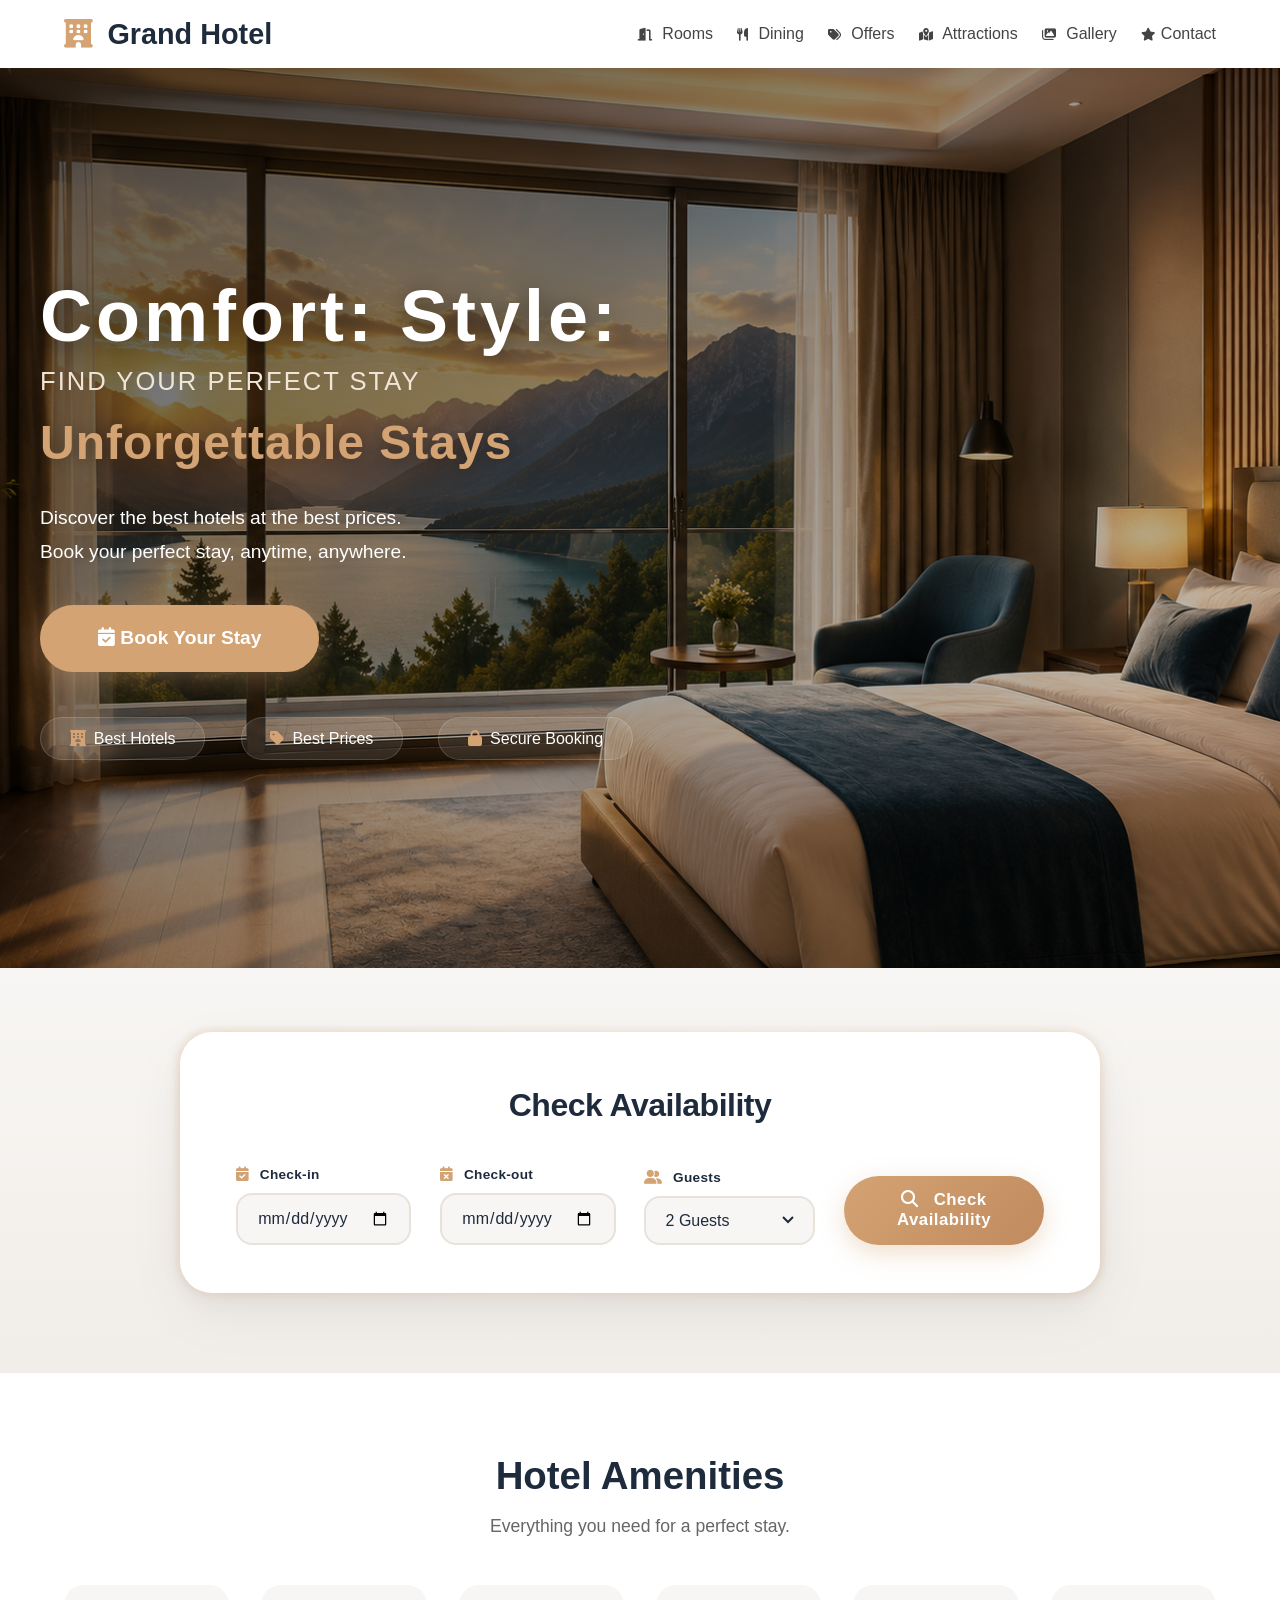
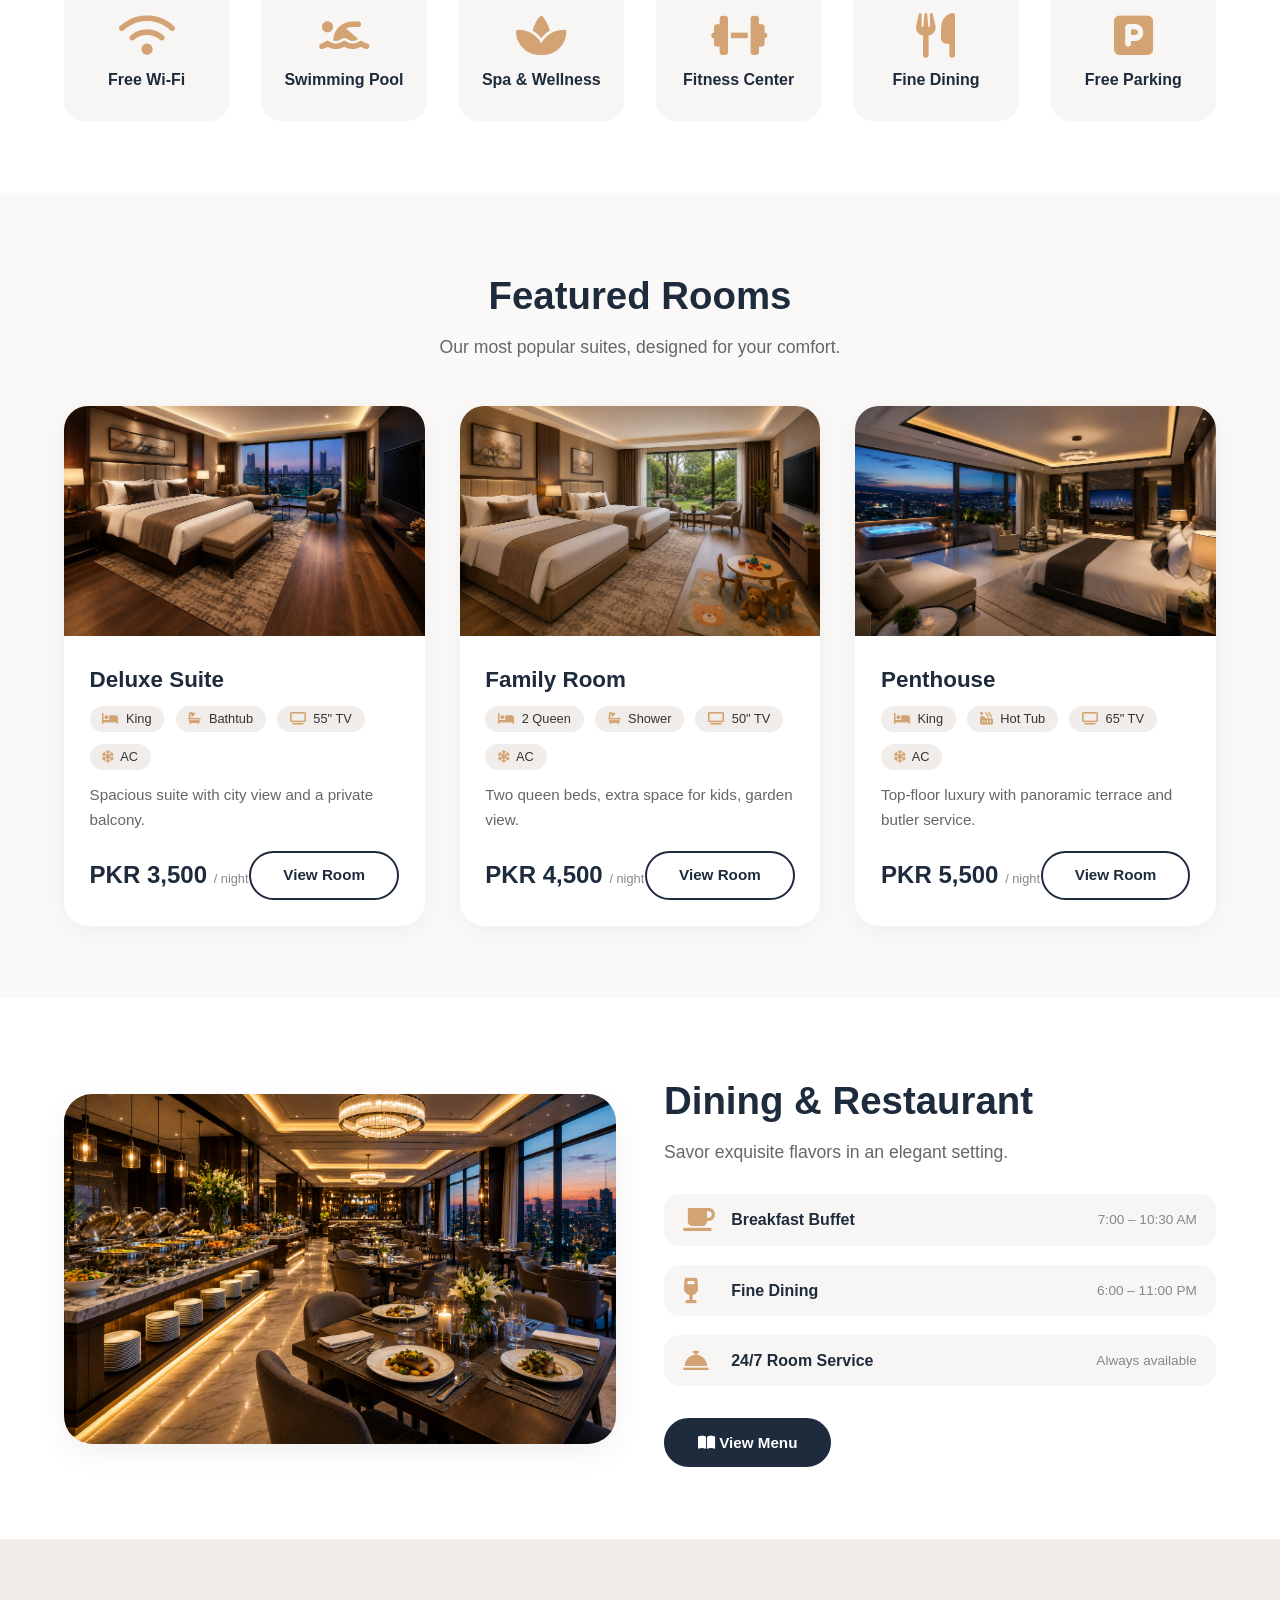
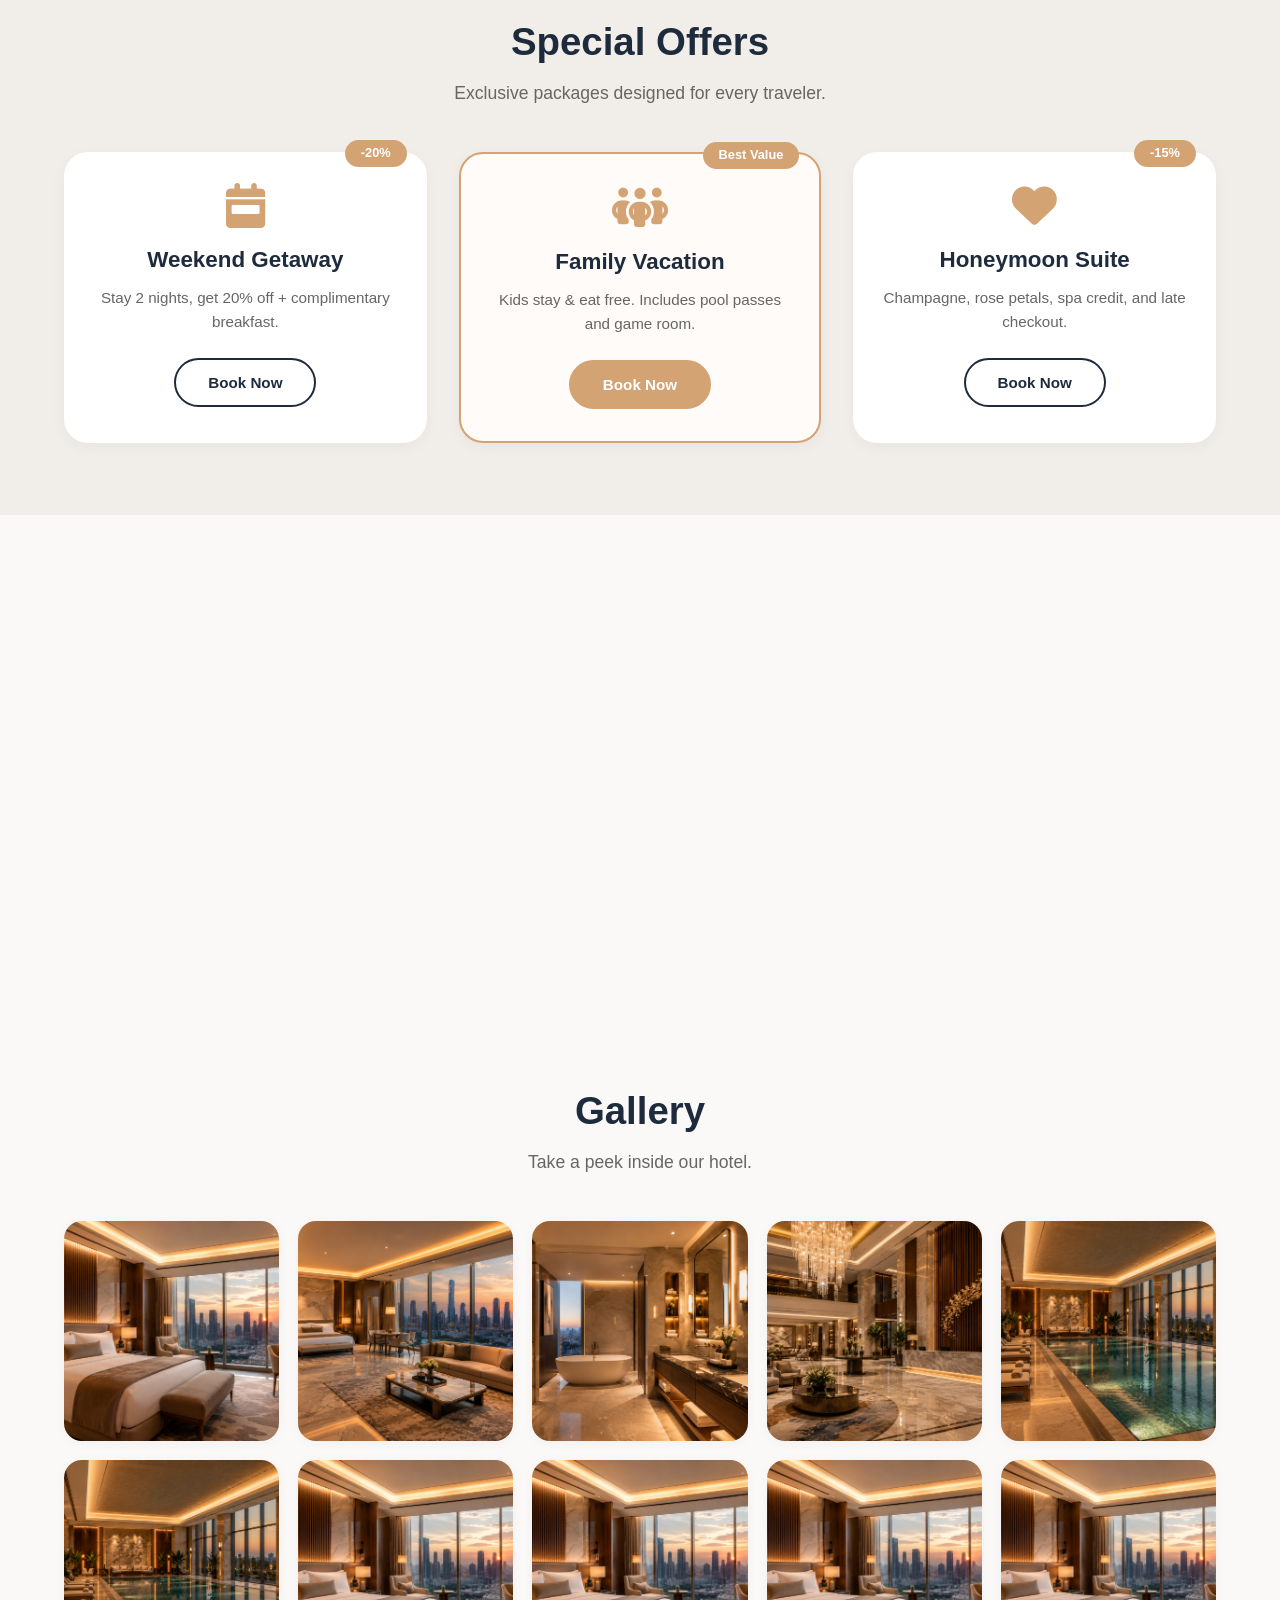
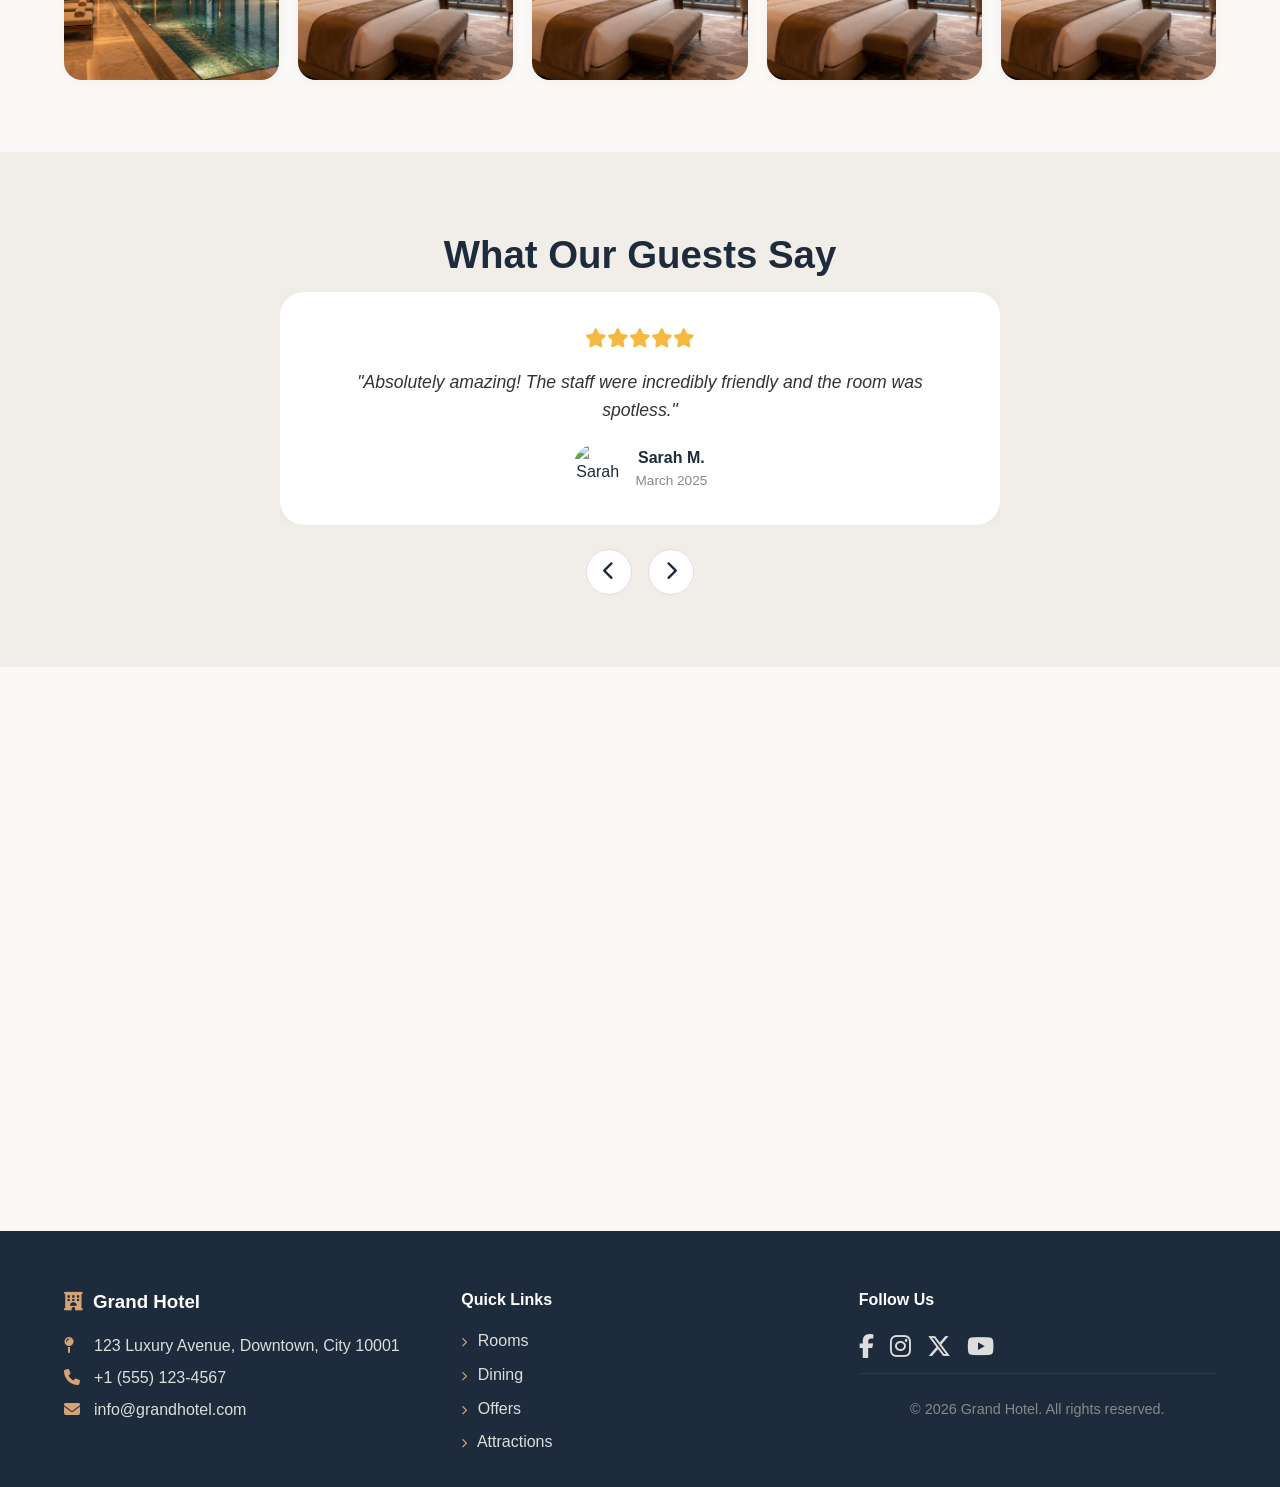
==== index.html @ a76907e4 "Update index.html" ====
<!DOCTYPE html>
<html lang="en">
<head>
  <meta charset="UTF-8" />
  <meta name="viewport" content="width=device-width, initial-scale=1.0" />
  <title>Grand Hotel · Home</title>
  <!-- FontAwesome 6 (Free) -->
  <link rel="stylesheet" href="https://cdnjs.cloudflare.com/ajax/libs/font-awesome/6.5.1/css/all.min.css" />
  <link rel="stylesheet" href="index.css" />
</head>
<body>

  <!-- ===== HEADER ===== -->
  <header class="header">
    <div class="container header__inner">
      <a href="./index.html" class="logo">
        <i class="fas fa-hotel"></i> Grand Hotel
      </a>
      <nav class="nav" id="mainNav">
        <ul class="nav__list">
          <li><a href="./rooms.html"><i class="fas fa-door-open"></i> Rooms</a></li>
          <li><a href="./dining.html"><i class="fas fa-utensils"></i> Dining</a></li>
          <li><a href="./packages.html"><i class="fas fa-tags"></i> Offers</a></li>
          <li><a href="./attractions.html"><i class="fas fa-map-marked-alt"></i> Attractions</a></li>
          <li><a href="./gallery.html"><i class="fas fa-images"></i> Gallery</a></li>
          <li><a href="./contact.html"><i class="fas fa-star"></i>Contact</a></li>
        </ul>
        <a href="#booking" class="btn btn--primary nav__cta"><i class="fas fa-calendar-check"></i> Book Now</a>
      </nav>
      <button class="hamburger" id="hamburger" aria-label="Menu">
        <span class="hamburger__bar"></span>
        <span class="hamburger__bar"></span>
        <span class="hamburger__bar"></span>
      </button>
    </div>
  </header>

<!-- ===== HERO – EXACT AS YOUR IMAGE ===== -->
<!-- ===== HERO – SWAPPED TEXT ===== -->
<section class="hero" id="hero">
  <div class="hero__overlay"></div>
  <div class="hero__bg"></div>
  <div class="container hero__content">
    <div class="hero__text">
      <!-- BIG TITLE NOW "Comfort: Style:" -->
      <h1 class="hero__title">Comfort: Style:</h1>
      <!-- SUBTITLE NOW "FIND YOUR PERFECT STAY" -->
      <p class="hero__subtitle">FIND YOUR PERFECT STAY</p>
      <p class="hero__tagline">Unforgettable Stays</p>
      <p class="hero__description">
        Discover the best hotels at the best prices.<br />
        Book your perfect stay, anytime, anywhere.
      </p>
      <a href="#booking" class="btn btn--accent hero__cta">
        <i class="fas fa-calendar-check"></i> Book Your Stay
      </a>
      <div class="hero__badges">
        <span><i class="fas fa-hotel"></i> Best Hotels</span>
        <span><i class="fas fa-tag"></i> Best Prices</span>
        <span><i class="fas fa-lock"></i> Secure Booking</span>
      </div>
    </div>
  </div>
</section>
  
<!-- ===== BOOKING SECTION (improved) ===== -->
<section class="section booking-section" id="booking">
  <div class="container">
    <div class="booking-card">
      <h2 class="booking-card__title">Check Availability</h2>
      <form class="booking-form" id="bookingForm">
        <div class="booking-form__group">
          <label for="checkin"><i class="fas fa-calendar-check"></i> Check-in</label>
          <input type="date" id="checkin" placeholder="mm/dd/yyyy" required />
        </div>
        <div class="booking-form__group">
          <label for="checkout"><i class="fas fa-calendar-times"></i> Check-out</label>
          <input type="date" id="checkout" placeholder="mm/dd/yyyy" required />
        </div>
        <div class="booking-form__group">
          <label for="guests"><i class="fas fa-user-friends"></i> Guests</label>
          <select id="guests">
            <option value="1">1 Guest</option>
            <option value="2" selected>2 Guests</option>
            <option value="3">3 Guests</option>
            <option value="4">4 Guests</option>
            <option value="5">5 Guests</option>
          </select>
        </div>
        <button type="submit" class="btn btn--accent">
          <i class="fas fa-search"></i> Check Availability
        </button>
      </form>
    </div>
  </div>
</section>

  <!-- ===== AMENITIES ===== -->
  <section class="section amenities" id="amenities">
    <div class="container">
      <h2 class="section__title">Hotel Amenities</h2>
      <p class="section__subtitle">Everything you need for a perfect stay.</p>
      <div class="amenities__grid">
        <div class="amenity"><i class="fas fa-wifi"></i><span>Free Wi‑Fi</span></div>
        <div class="amenity"><i class="fas fa-person-swimming"></i><span>Swimming Pool</span></div>
        <div class="amenity"><i class="fas fa-spa"></i><span>Spa & Wellness</span></div>
        <div class="amenity"><i class="fas fa-dumbbell"></i><span>Fitness Center</span></div>
        <div class="amenity"><i class="fas fa-utensils"></i><span>Fine Dining</span></div>
        <div class="amenity"><i class="fas fa-square-parking"></i><span>Free Parking</span></div>
      </div>
    </div>
  </section>

  <!-- ===== FEATURED ROOMS ===== -->
  <section class="section rooms" id="rooms">
    <div class="container">
      <h2 class="section__title">Featured Rooms</h2>
      <p class="section__subtitle">Our most popular suites, designed for your comfort.</p>
      <div class="rooms__grid" id="roomsGrid">
        <!-- Room 1 -->
        <div class="room-card" data-base-price="3500">
          <img src="./room12.png" alt="Deluxe Suite" class="room-card__img" />
          <div class="room-card__body">
            <h3 class="room-card__title">Deluxe Suite</h3>
            <div class="room-card__icons">
              <span><i class="fas fa-bed"></i> King</span>
              <span><i class="fas fa-bath"></i> Bathtub</span>
              <span><i class="fas fa-tv"></i> 55" TV</span>
              <span><i class="fas fa-snowflake"></i> AC</span>
            </div>
            <p class="room-card__desc">Spacious suite with city view and a private balcony.</p>
            <div class="room-card__footer">
              <span class="room-card__price" id="price-0">RS 35000 <small>/ night</small></span>
              <a href="#" class="btn btn--outline">View Room</a>
            </div>
          </div>
        </div>
        <!-- Room 2 -->
        <div class="room-card" data-base-price="4500">
          <img src="room2.png" alt="Family Room" class="room-card__img" />
          <div class="room-card__body">
            <h3 class="room-card__title">Family Room</h3>
            <div class="room-card__icons">
              <span><i class="fas fa-bed"></i> 2 Queen</span>
              <span><i class="fas fa-bath"></i> Shower</span>
              <span><i class="fas fa-tv"></i> 50" TV</span>
              <span><i class="fas fa-snowflake"></i> AC</span>
            </div>
            <p class="room-card__desc">Two queen beds, extra space for kids, garden view.</p>
            <div class="room-card__footer">
              <span class="room-card__price" id="price-1">PK 4500 <small>/ night</small></span>
              <a href="#" class="btn btn--outline">View Room</a>
            </div>
          </div>
        </div>
        <!-- Room 3 -->
        <div class="room-card" data-base-price="5500">
          <img src="room3.png" alt="Penthouse" class="room-card__img" />
          <div class="room-card__body">
            <h3 class="room-card__title">Penthouse</h3>
            <div class="room-card__icons">
              <span><i class="fas fa-bed"></i> King</span>
              <span><i class="fas fa-hot-tub"></i> Hot Tub</span>
              <span><i class="fas fa-tv"></i> 65" TV</span>
              <span><i class="fas fa-snowflake"></i> AC</span>
            </div>
            <p class="room-card__desc">Top‑floor luxury with panoramic terrace and butler service.</p>
            <div class="room-card__footer">
              <span class="room-card__price" id="price-2">PK 5500 <small>/ night</small></span>
              <a href="#" class="btn btn--outline">View Room</a>
            </div>
          </div>
        </div>
      </div>
    </div>
  </section>

  <!-- ===== DINING & RESTAURANT ===== -->
  <section class="section dining" id="dining">
    <div class="container dining__inner">
      <div class="dining__image">
        <img src="./dinning1.png" alt="Restaurant" />
      </div>
      <div class="dining__content">
        <h2 class="section__title">Dining & Restaurant</h2>
        <p class="section__subtitle">Savor exquisite flavors in an elegant setting.</p>
        <div class="dining__features">
          <div><i class="fas fa-mug-saucer"></i> <span>Breakfast Buffet</span><small>7:00 – 10:30 AM</small></div>
          <div><i class="fas fa-wine-glass"></i> <span>Fine Dining</span><small>6:00 – 11:00 PM</small></div>
          <div><i class="fas fa-concierge-bell"></i> <span>24/7 Room Service</span><small>Always available</small></div>
        </div>
        <a href="#" class="btn btn--primary"><i class="fas fa-book-open"></i> View Menu</a>
      </div>
    </div>
  </section>

  <!-- ===== SPECIAL OFFERS / PACKAGES ===== -->
  <section class="section packages" id="packages">
    <div class="container">
      <h2 class="section__title">Special Offers</h2>
      <p class="section__subtitle">Exclusive packages designed for every traveler.</p>
      <div class="packages__grid">
        <div class="package-card">
          <span class="package-card__badge">-20%</span>
          <i class="fas fa-calendar-week"></i>
          <h3>Weekend Getaway</h3>
          <p>Stay 2 nights, get 20% off + complimentary breakfast.</p>
          <a href="#" class="btn btn--outline">Book Now</a>
        </div>
        <div class="package-card package-card--featured">
          <span class="package-card__badge">Best Value</span>
          <i class="fas fa-people-group"></i>
          <h3>Family Vacation</h3>
          <p>Kids stay & eat free. Includes pool passes and game room.</p>
          <a href="#" class="btn btn--accent">Book Now</a>
        </div>
        <div class="package-card">
          <span class="package-card__badge">-15%</span>
          <i class="fas fa-heart"></i>
          <h3>Honeymoon Suite</h3>
          <p>Champagne, rose petals, spa credit, and late checkout.</p>
          <a href="#" class="btn btn--outline">Book Now</a>
        </div>
      </div>
    </div>
  </section>

  <!-- ===== NEARBY ATTRACTIONS ===== -->
  <section class="section attractions" id="attractions">
    <div class="container">
      <h2 class="section__title">Nearby Attractions</h2>
      <p class="section__subtitle">Explore the best of the city, just steps away.</p>
      <div class="attractions__grid">
        <div class="attraction">
          <i class="fas fa-tree"></i>
          <h4>Central Park</h4>
          <p>500m – Stroll through lush gardens and scenic trails.</p>
        </div>
        <div class="attraction">
          <i class="fas fa-landmark"></i>
          <h4>City Museum</h4>
          <p>1.2km – Discover art, history, and interactive exhibits.</p>
        </div>
        <div class="attraction">
          <i class="fas fa-store"></i>
          <h4>Grand Bazaar</h4>
          <p>800m – Shopping, souvenirs, and local street food.</p>
        </div>
        <div class="attraction">
          <i class="fas fa-umbrella-beach"></i>
          <h4>Sunset Beach</h4>
          <p>3km – Golden sands and breathtaking ocean views.</p>
        </div>
      </div>
    </div>
  </section>

  <!-- ===== GALLERY ===== -->
  <section class="section gallery" id="gallery">
    <div class="container">
      <h2 class="section__title">Gallery</h2>
      <p class="section__subtitle">Take a peek inside our hotel.</p>
      <div class="gallery__grid">
        <div class="gallery__item" data-img="gallery1.png">
          <img src="gallery1.png" alt="Lobby" />
        </div>
        <div class="gallery__item" data-img="gallery2.png">
          <img src="gallery2.png" alt="Pool" />
        </div>
        <div class="gallery__item" data-img="gLLERY3.png">
          <img src="gLLERY3.png" alt="Restaurant" />
        </div>
        <div class="gallery__item" data-img="GALLERY4.png">
          <img src="GALLERY4.png" alt="Spa" />
        </div>
        <div class="gallery__item" data-img="GALLERY5.png">
          <img src="GALLERY5.png" alt="Conference" />
        </div>
        <div class="gallery__item" data-img="GALLERY5.png">
          <img src="GALLERY5.png" alt="Gym" />
        </div>
                <div class="gallery__item" data-img="gallery1.png">
          <img src="gallery1.png" alt="Gym" />
        </div>
                <div class="gallery__item" data-img="gallery1.png">
          <img src="gallery1.png" alt="Gym" />
        </div>
                <div class="gallery__item" data-img="gallery1.png">
          <img src="gallery1.png" alt="Gym" />
        </div>
                <div class="gallery__item" data-img="gallery1.png">
          <img src="gallery1.png" alt="Gym" />
        </div>
      </div>
    </div>
    <!-- Lightbox -->
    <div class="lightbox" id="lightbox">
      <span class="lightbox__close" id="lightboxClose">&times;</span>
      <img class="lightbox__img" id="lightboxImg" src="" alt="Enlarged" />
    </div>
  </section>

  <!-- ===== REVIEWS ===== -->
  <section class="section reviews" id="reviews">
    <div class="container">
      <h2 class="section__title">What Our Guests Say</h2>
      <div class="reviews__carousel" id="reviewsCarousel">
        <div class="review-card review-card--active">
          <div class="review-card__stars">
            <i class="fas fa-star"></i><i class="fas fa-star"></i><i class="fas fa-star"></i><i class="fas fa-star"></i><i class="fas fa-star"></i>
          </div>
          <p class="review-card__text">"Absolutely amazing! The staff were incredibly friendly and the room was spotless."</p>
          <div class="review-card__author">
            <img src="https://picsum.photos/seed/user1/50/50" alt="Sarah" class="review-card__avatar" />
            <div><span class="review-card__name">Sarah M.</span><span class="review-card__date">March 2025</span></div>
          </div>
        </div>
        <div class="review-card">
          <div class="review-card__stars">
            <i class="fas fa-star"></i><i class="fas fa-star"></i><i class="fas fa-star"></i><i class="fas fa-star"></i><i class="fas fa-star-half-alt"></i>
          </div>
          <p class="review-card__text">"Great location and beautiful decor. The breakfast buffet was a highlight."</p>
          <div class="review-card__author">
            <img src="https://picsum.photos/seed/user2/50/50" alt="James" class="review-card__avatar" />
            <div><span class="review-card__name">James T.</span><span class="review-card__date">February 2025</span></div>
          </div>
        </div>
        <div class="review-card">
          <div class="review-card__stars">
            <i class="fas fa-star"></i><i class="fas fa-star"></i><i class="fas fa-star"></i><i class="fas fa-star"></i><i class="fas fa-star"></i>
          </div>
          <p class="review-card__text">"We loved our stay! The penthouse suite was worth every penny. Stunning views!"</p>
          <div class="review-card__author">
            <img src="https://picsum.photos/seed/user3/50/50" alt="Emily" class="review-card__avatar" />
            <div><span class="review-card__name">Emily R.</span><span class="review-card__date">January 2025</span></div>
          </div>
        </div>
      </div>
      <div class="reviews__controls">
        <button class="reviews__btn reviews__btn--prev" id="prevReview"><i class="fas fa-chevron-left"></i></button>
        <button class="reviews__btn reviews__btn--next" id="nextReview"><i class="fas fa-chevron-right"></i></button>
      </div>
    </div>
  </section>

  <!-- ===== STATS ===== -->
  <section class="section stats">
    <div class="container stats__grid">
      <div class="stat"><i class="fas fa-calendar-alt"></i><span class="stat__number">12+</span><span class="stat__label">Years of Excellence</span></div>
      <div class="stat"><i class="fas fa-smile"></i><span class="stat__number">5,000+</span><span class="stat__label">Happy Guests</span></div>
      <div class="stat"><i class="fas fa-trophy"></i><span class="stat__number">50+</span><span class="stat__label">Awards Won</span></div>
      <div class="stat"><i class="fas fa-headset"></i><span class="stat__number">24/7</span><span class="stat__label">Guest Support</span></div>
    </div>
  </section>

  <!-- ===== NEWSLETTER ===== -->
  <section class="section newsletter">
    <div class="container newsletter__inner">
      <h2><i class="fas fa-envelope-open-text"></i> Subscribe for Exclusive Offers</h2>
      <p>Get 10% off your first booking and receive travel tips.</p>
      <form class="newsletter__form" id="newsletterForm">
        <input type="email" placeholder="Your email address" id="newsletterEmail" required />
        <button type="submit" class="btn btn--accent"><i class="fas fa-paper-plane"></i> Subscribe</button>
      </form>
      <span class="newsletter__feedback" id="newsletterFeedback"></span>
    </div>
  </section>

  <!-- ===== FOOTER ===== -->
  <footer class="footer" id="contact">
    <div class="container footer__inner">
      <div class="footer__col">
        <h3><i class="fas fa-hotel"></i> Grand Hotel</h3>
        <p><i class="fas fa-map-pin"></i> 123 Luxury Avenue, Downtown, City 10001</p>
        <p><i class="fas fa-phone"></i> +1 (555) 123‑4567</p>
        <p><i class="fas fa-envelope"></i> info@grandhotel.com</p>
      </div>
      <div class="footer__col">
        <h4>Quick Links</h4>
        <ul class="footer__links">
          <li><a href="#rooms"><i class="fas fa-chevron-right"></i> Rooms</a></li>
          <li><a href="#dining"><i class="fas fa-chevron-right"></i> Dining</a></li>
          <li><a href="#packages"><i class="fas fa-chevron-right"></i> Offers</a></li>
          <li><a href="#attractions"><i class="fas fa-chevron-right"></i> Attractions</a></li>
        </ul>
      </div>
      <div class="footer__col">
        <h4>Follow Us</h4>
        <div class="footer__social">
          <a href="#"><i class="fab fa-facebook-f"></i></a>
          <a href="#"><i class="fab fa-instagram"></i></a>
          <a href="#"><i class="fab fa-x-twitter"></i></a>
          <a href="#"><i class="fab fa-youtube"></i></a>
        </div>
        <p class="footer__copy">&copy; 2026 Grand Hotel. All rights reserved.</p>
      </div>
    </div>
  </footer>

  <!-- ===== FLOATING BACK-TO-TOP ===== -->
  <button class="back-to-top" id="backToTop" aria-label="Top"><i class="fas fa-arrow-up"></i></button>

  <!-- ===== STICKY MOBILE CTA ===== -->
  <div class="sticky-cta" id="stickyCta">
    <a href="#booking" class="btn btn--accent"><i class="fas fa-calendar-check"></i> Book Now</a>
  </div>

  <script src="index.js"></script>
</body>
</html>
---- index.css ----
/* ===== RESET & BASE ===== */
* {
    margin: 0;
    padding: 0;
    box-sizing: border-box;
}

body {
    font-family: 'Segoe UI', Tahoma, Geneva, Verdana, sans-serif;
    line-height: 1.6;
    color: #1e2b3c;
    background: #faf9f8;
    overflow-x: hidden;
}

a {
    text-decoration: none;
    color: inherit;
}

img {
    max-width: 100%;
    display: block;
}

.container {
    max-width: 1200px;
    margin: 0 auto;
    padding: 0 1.5rem;
}

/* ===== BUTTONS ===== */
.btn {
    display: inline-block;
    padding: 0.65rem 2rem;
    border-radius: 50px;
    font-weight: 600;
    border: 2px solid transparent;
    cursor: pointer;
    transition: all 0.3s ease;
    font-size: 0.95rem;
    text-align: center;
}

.btn--primary {
    background: #1e2b3c;
    color: #fff;
    border-color: #1e2b3c;
}

.btn--primary:hover {
    background: #2c3e50;
    border-color: #2c3e50;
}

.btn--accent {
    background: #d4a373;
    color: #fff;
    border-color: #d4a373;
}

.btn--accent:hover {
    background: #c08a5e;
    border-color: #c08a5e;
}

.btn--outline {
    background: transparent;
    color: #1e2b3c;
    border-color: #1e2b3c;
}

.btn--outline:hover {
    background: #1e2b3c;
    color: #fff;
}

/* ===== SECTION TITLES ===== */
.section {
    padding: 4.5rem 0;
    opacity: 0;
    transform: translateY(50px);
    transition: opacity 0.8s ease, transform 0.8s ease;
}

.section--visible {
    opacity: 1;
    transform: translateY(0);
}

.section__title {
    font-size: 2.4rem;
    text-align: center;
    color: #1e2b3c;
    margin-bottom: 0.4rem;
}

.section__subtitle {
    text-align: center;
    color: #666;
    margin-bottom: 2.8rem;
    font-size: 1.1rem;
}

/* ===== HEADER ===== */
.header {
    background: #fff;
    box-shadow: 0 2px 12px rgba(0, 0, 0, 0.04);
    position: sticky;
    top: 0;
    z-index: 100;
    padding: 0.7rem 0;
}

.header__inner {
    display: flex;
    justify-content: space-between;
    align-items: center;
    flex-wrap: wrap;
}

.logo {
    font-size: 1.8rem;
    font-weight: 700;
    color: #1e2b3c;
}

.logo i {
    color: #d4a373;
    margin-right: 0.4rem;
}

.nav {
    display: flex;
    align-items: center;
    gap: 2rem;
}

.nav__list {
    display: flex;
    list-style: none;
    gap: 1.5rem;
}

.nav__list a {
    font-weight: 500;
    color: #444;
    transition: color 0.3s;
}

.nav__list a i {
    margin-right: 6px;
    font-size: 0.8rem;
}

.nav__list a:hover {
    color: #d4a373;
}

.nav__cta {
    display: none;
}

.hamburger {
    display: none;
    flex-direction: column;
    gap: 5px;
    background: transparent;
    border: none;
    cursor: pointer;
    padding: 4px;
}

.hamburger__bar {
    width: 26px;
    height: 3px;
    background: #1e2b3c;
    border-radius: 2px;
    transition: 0.3s;
}

/* ===== HERO – LEFT ALIGNED & PREMIUM ===== */
/* ===== HERO – EXACT IMAGE STYLE ===== */
.hero {
  position: relative;
  min-height: 100vh;
  display: flex;
  align-items: center;
  color: #fff;
  overflow: hidden;
}

.hero__bg {
  position: absolute;
  inset: -10px;
  background: url('./hero abnner.png') center/cover no-repeat;
  z-index: 0;
  animation: heroZoom 25s infinite alternate ease-in-out;
}

@keyframes heroZoom {
  0% { transform: scale(1); }
  100% { transform: scale(1.12); }
}

/* Sophisticated gradient overlay – darker at bottom */
.hero__overlay {
  position: absolute;
  inset: 0;
  background: linear-gradient(135deg, rgba(0,0,0,0.65) 0%, rgba(0,0,0,0.25) 80%);
  z-index: 1;
}

.hero__content {
  position: relative;
  z-index: 2;
  width: 100%;
  padding: 3rem 0;
}

/* LEFT ALIGNMENT */
.hero__text {
  max-width: 680px;
  margin: 0;
  text-align: left;
}

.hero__title {
  font-size: 4.5rem;
  font-weight: 800;
  letter-spacing: 4px;
  margin-bottom: 0.3rem;
  text-shadow: 0 4px 24px rgba(0,0,0,0.5);
  line-height: 1.1;
  opacity: 0;
  animation: fadeUp 0.8s ease forwards;
}

.hero__subtitle {
  font-size: 1.6rem;
  font-weight: 300;
  letter-spacing: 2px;
  color: #f0e6d8;
  opacity: 0;
  animation: fadeUp 0.8s ease 0.15s forwards;
  margin-bottom: 0.2rem;
}

.hero__tagline {
  font-size: 3rem;
  font-weight: 700;
  color: #d4a373;
  text-shadow: 0 2px 16px rgba(0,0,0,0.3);
  margin: 0.2rem 0 1.2rem;
  opacity: 0;
  animation: fadeUp 0.8s ease 0.3s forwards;
  letter-spacing: 1px;
}

.hero__description {
  font-size: 1.2rem;
  opacity: 0.95;
  margin-bottom: 2.2rem;
  line-height: 1.8;
  max-width: 520px;
  opacity: 0;
  animation: fadeUp 0.8s ease 0.45s forwards;
}

.hero__cta {
  display: inline-block;
  padding: 1rem 3.5rem;
  font-size: 1.2rem;
  font-weight: 600;
  border-radius: 50px;
  margin-bottom: 2.8rem;
  opacity: 0;
  animation: fadeUp 0.8s ease 0.6s forwards;
  box-shadow: 0 8px 30px rgba(212, 163, 115, 0.4);
  transition: transform 0.3s, box-shadow 0.3s;
  background: #d4a373;
  color: #fff;
  border: 2px solid #d4a373;
}
.hero__cta:hover {
  transform: translateY(-3px);
  box-shadow: 0 12px 40px rgba(212, 163, 115, 0.6);
  background: #c08a5e;
  border-color: #c08a5e;
}

.hero__badges {
  display: flex;
  gap: 2.2rem;
  flex-wrap: wrap;
  opacity: 0;
  animation: fadeUp 0.8s ease 0.75s forwards;
}
.hero__badges span {
  background: rgba(255,255,255,0.1);
  backdrop-filter: blur(6px);
  padding: 0.5rem 1.8rem;
  border-radius: 40px;
  font-weight: 500;
  font-size: 1rem;
  border: 1px solid rgba(255,255,255,0.15);
  display: flex;
  align-items: center;
  gap: 0.5rem;
}
.hero__badges i {
  color: #d4a373;
  font-size: 1rem;
}

/* ===== RESPONSIVE ADJUSTMENTS FOR HERO ===== */
@media (max-width: 768px) {
  .hero {
    min-height: 70vh;
  }
  .hero__title {
    font-size: 2.8rem;
    letter-spacing: 2px;
  }
  .hero__subtitle {
    font-size: 1.3rem;
  }
  .hero__tagline {
    font-size: 2.2rem;
  }
  .hero__description {
    font-size: 1rem;
    max-width: 100%;
  }
  .hero__badges {
    gap: 1rem;
    justify-content: flex-start;
  }
  .hero__badges span {
    padding: 0.3rem 1.2rem;
    font-size: 0.85rem;
  }
  .hero__cta {
    padding: 0.8rem 2.5rem;
    font-size: 1rem;
  }
}
.hero__badges span {
  /* existing styles */
  transition: all 0.3s ease;
  cursor: pointer;
}

.hero__badges span:hover {
  background: rgba(212, 163, 115, 0.25);
  border-color: #d4a373;
  transform: translateY(-3px) scale(1.06);
  box-shadow: 0 6px 20px rgba(212, 163, 115, 0.3);
}

/* Optional: make the icon inside also pop */
.hero__badges span:hover i {
  color: #fff;
  text-shadow: 0 0 8px rgba(212, 163, 115, 0.6);
}

@media (max-width: 480px) {
  .hero__title {
    font-size: 2.2rem;
  }
  .hero__tagline {
    font-size: 1.8rem;
  }
  .hero__subtitle {
    font-size: 1.1rem;
  }
}

/* ===== BOOKING SECTION – ATTRACTIVE ===== */
.booking-section {
  padding: 4rem 0 5rem;
  background: linear-gradient(180deg, #f8f6f4 0%, #f1ede8 100%);
}

.booking-card {
  max-width: 920px;
  margin: 0 auto;
  background: #ffffff;
  border-radius: 32px;
  padding: 3rem 3.5rem;
  box-shadow: 0 20px 60px rgba(0, 0, 0, 0.06), 0 8px 24px rgba(0, 0, 0, 0.04);
  text-align: center;
  position: relative;
  transition: transform 0.3s ease, box-shadow 0.3s ease;
}

.booking-card:hover {
  transform: translateY(-4px);
  box-shadow: 0 30px 80px rgba(0, 0, 0, 0.08), 0 12px 32px rgba(0, 0, 0, 0.04);
}

.booking-card::before {
  content: '';
  position: absolute;
  top: -2px;
  left: -2px;
  right: -2px;
  bottom: -2px;
  border-radius: 34px;
  background: linear-gradient(135deg, #d4a373, #f1d5b0, #d4a373);
  z-index: -1;
  opacity: 0.3;
  filter: blur(4px);
}

.booking-card__title {
  font-size: 2rem;
  font-weight: 700;
  color: #1e2b3c;
  margin-bottom: 2rem;
  letter-spacing: -0.5px;
}
.booking-card__title i {
  color: #d4a373;
  margin-right: 0.5rem;
}

/* The form itself – flex layout */
.booking-card .booking-form {
  display: flex;
  flex-wrap: wrap;
  align-items: flex-end;
  gap: 1.8rem;
  justify-content: center;
  background: transparent;
  backdrop-filter: none;
  padding: 0;
  border: none;
  margin: 0;
  animation: none;
  opacity: 1;
}

.booking-card .booking-form__group {
  flex: 1 1 160px;
  text-align: left;
  position: relative;
}

.booking-card .booking-form__group label {
  display: block;
  font-weight: 600;
  font-size: 0.85rem;
  color: #1e2b3c;
  margin-bottom: 0.5rem;
  letter-spacing: 0.3px;
}
.booking-card .booking-form__group label i {
  color: #d4a373;
  margin-right: 0.4rem;
  font-size: 0.9rem;
}

.booking-card .booking-form__group input,
.booking-card .booking-form__group select {
  width: 100%;
  padding: 0.85rem 1.2rem;
  background: #f8f6f4;
  border: 2px solid #e8e2db;
  border-radius: 16px;
  font-size: 1rem;
  font-family: inherit;
  color: #1e2b3c;
  transition: all 0.3s ease;
  -webkit-appearance: none;
  appearance: none;
}

/* Custom select arrow */
.booking-card .booking-form__group select {
  background-image: url("data:image/svg+xml,%3Csvg xmlns='http://www.w3.org/2000/svg' width='12' height='8' viewBox='0 0 12 8'%3E%3Cpath d='M1 1l5 5 5-5' stroke='%231e2b3c' stroke-width='2' fill='none'/%3E%3C/svg%3E");
  background-repeat: no-repeat;
  background-position: right 1.2rem center;
  padding-right: 3rem;
}

.booking-card .booking-form__group input:focus,
.booking-card .booking-form__group select:focus {
  outline: none;
  border-color: #d4a373;
  background-color: #ffffff;
  box-shadow: 0 0 0 4px rgba(212, 163, 115, 0.15);
}

/* Button – bigger, gradient, lift */
.booking-card .booking-form button {
  flex: 0 1 200px;
  padding: 0.9rem 1.8rem;
  font-size: 1.05rem;
  font-weight: 600;
  border-radius: 50px;
  background: linear-gradient(135deg, #d4a373, #c08a5e);
  border: none;
  color: #fff;
  cursor: pointer;
  transition: all 0.3s ease;
  box-shadow: 0 8px 24px rgba(212, 163, 115, 0.35);
  letter-spacing: 0.5px;
}
.booking-card .booking-form button:hover {
  transform: translateY(-3px);
  box-shadow: 0 12px 36px rgba(212, 163, 115, 0.5);
  background: linear-gradient(135deg, #dba87b, #c08a5e);
}
.booking-card .booking-form button i {
  margin-right: 0.6rem;
}

/* ===== RESPONSIVE TWEAKS ===== */
@media (max-width: 768px) {
  .booking-card {
    padding: 2rem 1.8rem;
  }
  .booking-card .booking-form {
    flex-direction: column;
    align-items: stretch;
    gap: 1.2rem;
  }
  .booking-card .booking-form__group {
    flex: 1 1 auto;
  }
  .booking-card .booking-form button {
    flex: 1 1 auto;
    width: 100%;
    padding: 0.9rem;
  }
  .booking-card__title {
    font-size: 1.6rem;
  }
}

@media (max-width: 480px) {
  .booking-card {
    padding: 1.5rem 1rem;
  }
  .booking-card .booking-form__group input,
  .booking-card .booking-form__group select {
    padding: 0.7rem 1rem;
  }
}
/* ===== AMENITIES ===== */
.amenities {
    background: #fff;
}

.amenities__grid {
    display: grid;
    grid-template-columns: repeat(auto-fit, minmax(140px, 1fr));
    gap: 2rem;
    text-align: center;
}

.amenity {
    background: #f8f6f4;
    padding: 1.8rem 0.5rem;
    border-radius: 20px;
    transition: transform 0.3s, box-shadow 0.3s;
}

.amenity:hover {
    transform: translateY(-6px);
    box-shadow: 0 8px 24px rgba(0, 0, 0, 0.06);
}

.amenity i {
    font-size: 2.8rem;
    color: #d4a373;
    display: block;
    margin-bottom: 0.5rem;
}

.amenity span {
    font-weight: 600;
    font-size: 1rem;
    color: #1e2b3c;
}


/* ===== RESPONSIVE AMENITIES ===== */
@media (max-width: 768px) {
    .amenities__grid {
        grid-template-columns: repeat(2, 1fr);
        gap: 1rem;
    }
    .amenity {
        padding: 1.2rem 0.5rem;
    }
    .amenity i {
        font-size: 2.2rem;
    }
    .amenity span {
        font-size: 0.9rem;
    }
}

@media (max-width: 480px) {
    .amenities__grid {
        grid-template-columns: repeat(2, 1fr);
        gap: 0.8rem;
    }
    .amenity {
        padding: 1rem 0.3rem;
        border-radius: 16px;
    }
    .amenity i {
        font-size: 1.8rem;
    }
    .amenity span {
        font-size: 0.8rem;
    }
}

/* ===== ROOMS ===== */
.rooms__grid {
    display: grid;
    grid-template-columns: repeat(auto-fit, minmax(290px, 1fr));
    gap: 2.2rem;
}

.room-card {
    background: #fff;
    border-radius: 24px;
    overflow: hidden;
    box-shadow: 0 4px 24px rgba(0, 0, 0, 0.05);
    transition: transform 0.3s, box-shadow 0.3s;
}

.room-card:hover {
    transform: translateY(-8px);
    box-shadow: 0 14px 36px rgba(0, 0, 0, 0.08);
}

.room-card__img {
    width: 100%;
    height: 230px;
    object-fit: cover;
}

.room-card__body {
    padding: 1.6rem;
}

.room-card__title {
    font-size: 1.4rem;
    margin-bottom: 0.5rem;
    color: #1e2b3c;
}

.room-card__icons {
    display: flex;
    flex-wrap: wrap;
    gap: 0.7rem;
    margin-bottom: 0.8rem;
}

.room-card__icons span {
    background: #f0edea;
    padding: 0.2rem 0.8rem;
    border-radius: 30px;
    font-size: 0.8rem;
    font-weight: 500;
    color: #333;
}

.room-card__icons span i {
    margin-right: 4px;
    color: #d4a373;
}

.room-card__desc {
    color: #666;
    font-size: 0.95rem;
    margin-bottom: 1.2rem;
}

.room-card__footer {
    display: flex;
    justify-content: space-between;
    align-items: center;
}

.room-card__price {
    font-weight: 700;
    font-size: 1.5rem;
    color: #1e2b3c;
}

.room-card__price small {
    font-weight: 400;
    font-size: 0.8rem;
    color: #888;
}

/* ===== DINING ===== */
.dining {
    background: #fff;
}

.dining__inner {
    display: grid;
    grid-template-columns: 1fr 1fr;
    gap: 3rem;
    align-items: center;
}

.dining__image img {
    border-radius: 28px;
    width: 100%;
    height: 350px;
    object-fit: cover;
    box-shadow: 0 10px 30px rgba(0, 0, 0, 0.06);
}

.dining__content .section__title {
    text-align: left;
}

.dining__content .section__subtitle {
    text-align: left;
    margin-bottom: 1.8rem;
}

.dining__features {
    display: flex;
    flex-direction: column;
    gap: 1.2rem;
    margin-bottom: 2rem;
}

.dining__features div {
    display: flex;
    align-items: center;
    gap: 1rem;
    background: #f8f6f4;
    padding: 0.8rem 1.2rem;
    border-radius: 16px;
}

.dining__features i {
    font-size: 1.6rem;
    color: #d4a373;
    width: 2rem;
}

.dining__features span {
    font-weight: 600;
    color: #1e2b3c;
}

.dining__features small {
    color: #888;
    font-size: 0.85rem;
    margin-left: auto;
}

/* ===== PACKAGES / OFFERS ===== */
.packages {
    background: #f1ede8;
}

.packages__grid {
    display: grid;
    grid-template-columns: repeat(auto-fit, minmax(260px, 1fr));
    gap: 2rem;
}

.package-card {
    background: #fff;
    padding: 2rem 1.5rem;
    border-radius: 24px;
    text-align: center;
    box-shadow: 0 4px 16px rgba(0, 0, 0, 0.04);
    transition: transform 0.3s, box-shadow 0.3s;
    position: relative;
}

.package-card:hover {
    transform: translateY(-8px);
    box-shadow: 0 12px 32px rgba(0, 0, 0, 0.08);
}

.package-card--featured {
    border: 2px solid #d4a373;
    background: #fffbf8;
}

.package-card__badge {
    position: absolute;
    top: -12px;
    right: 20px;
    background: #d4a373;
    color: #fff;
    padding: 0.2rem 1rem;
    border-radius: 30px;
    font-size: 0.8rem;
    font-weight: 700;
}

.package-card i {
    font-size: 2.8rem;
    color: #d4a373;
    margin-bottom: 0.8rem;
}

.package-card h3 {
    font-size: 1.4rem;
    color: #1e2b3c;
    margin-bottom: 0.5rem;
}

.package-card p {
    color: #666;
    font-size: 0.95rem;
    margin-bottom: 1.5rem;
}

/* ===== ATTRACTIONS ===== */
.attractions {
    background: #fff;
}

.attractions__grid {
    display: grid;
    grid-template-columns: repeat(auto-fit, minmax(220px, 1fr));
    gap: 2rem;
}

.attraction {
    background: #f8f6f4;
    padding: 2rem 1.5rem;
    border-radius: 24px;
    text-align: center;
    transition: all 0.3s;
}

.attraction:hover {
    background: #d4a373;
    color: #fff;
    transform: scale(1.03);
}

.attraction i {
    font-size: 2.8rem;
    color: #d4a373;
    margin-bottom: 0.8rem;
    transition: color 0.3s;
}

.attraction:hover i {
    color: #fff;
}

.attraction h4 {
    font-size: 1.3rem;
    margin-bottom: 0.3rem;
}

.attraction p {
    font-size: 0.95rem;
    opacity: 0.8;
}

/* ===== GALLERY ===== */
.gallery__grid {
    display: grid;
    grid-template-columns: repeat(auto-fit, minmax(200px, 1fr));
    gap: 1.2rem;
}

.gallery__item {
    border-radius: 18px;
    overflow: hidden;
    cursor: pointer;
    transition: transform 0.3s, box-shadow 0.3s;
    box-shadow: 0 2px 12px rgba(0, 0, 0, 0.04);
}

.gallery__item:hover {
    transform: scale(1.03);
    box-shadow: 0 10px 30px rgba(0, 0, 0, 0.1);
}

.gallery__item img {
    width: 100%;
    height: 220px;
    object-fit: cover;
    transition: transform 0.4s;
}

.gallery__item:hover img {
    transform: scale(1.05);
}

/* Lightbox */
.lightbox {
    display: none;
    position: fixed;
    inset: 0;
    background: rgba(0, 0, 0, 0.88);
    z-index: 999;
    justify-content: center;
    align-items: center;
    padding: 2rem;
}

.lightbox--open {
    display: flex;
}

.lightbox__close {
    position: absolute;
    top: 20px;
    right: 35px;
    font-size: 3.5rem;
    color: #fff;
    cursor: pointer;
    transition: transform 0.2s;
    line-height: 1;
}

.lightbox__close:hover {
    transform: scale(1.2);
}

.lightbox__img {
    max-width: 92%;
    max-height: 88vh;
    border-radius: 14px;
    box-shadow: 0 12px 48px rgba(0, 0, 0, 0.5);
    object-fit: contain;
}

/* ===== REVIEWS ===== */
.reviews {
    background: #f1ede8;
}

.reviews__carousel {
    position: relative;
    max-width: 720px;
    margin: 0 auto 1.5rem;
    overflow: hidden;
}

.review-card {
    background: #fff;
    padding: 2rem 2.5rem;
    border-radius: 24px;
    box-shadow: 0 4px 20px rgba(0, 0, 0, 0.04);
    text-align: center;
    display: none;
    animation: fadeUp 0.5s ease;
}

.review-card--active {
    display: block;
}

@keyframes fadeUp {
    from {
        opacity: 0;
        transform: translateY(20px);
    }
    to {
        opacity: 1;
        transform: translateY(0);
    }
}

.review-card__stars {
    color: #f4b942;
    font-size: 1.2rem;
    margin-bottom: 0.8rem;
}

.review-card__text {
    font-size: 1.1rem;
    font-style: italic;
    color: #333;
    margin-bottom: 1.2rem;
}

.review-card__author {
    display: flex;
    align-items: center;
    justify-content: center;
    gap: 0.8rem;
}

.review-card__avatar {
    width: 50px;
    height: 50px;
    border-radius: 50%;
    object-fit: cover;
}

.review-card__name {
    font-weight: 600;
    color: #1e2b3c;
}

.review-card__date {
    font-size: 0.85rem;
    color: #888;
    display: block;
}

.reviews__controls {
    display: flex;
    justify-content: center;
    gap: 1rem;
}

.reviews__btn {
    background: #fff;
    border: 1px solid #ddd;
    border-radius: 50%;
    width: 46px;
    height: 46px;
    font-size: 1.2rem;
    color: #1e2b3c;
    cursor: pointer;
    transition: all 0.3s;
}

.reviews__btn:hover {
    background: #d4a373;
    color: #fff;
    border-color: #d4a373;
}

/* ===== STATS ===== */
.stats {
    background: #1e2b3c;
    color: #fff;
    padding: 3.5rem 0;
}

.stats__grid {
    display: grid;
    grid-template-columns: repeat(auto-fit, minmax(160px, 1fr));
    gap: 2rem;
    text-align: center;
}

.stat i {
    font-size: 2.8rem;
    color: #d4a373;
    display: block;
    margin-bottom: 0.3rem;
}

.stat__number {
    display: block;
    font-size: 2.2rem;
    font-weight: 700;
}

.stat__label {
    font-size: 1rem;
    opacity: 0.8;
}

/* ===== NEWSLETTER ===== */
.newsletter {
    background: #fff;
    text-align: center;
}

.newsletter__inner {
    max-width: 640px;
    margin: 0 auto;
}

.newsletter__inner h2 {
    font-size: 2rem;
    color: #1e2b3c;
}

.newsletter__inner h2 i {
    color: #d4a373;
    margin-right: 0.5rem;
}

.newsletter__inner p {
    color: #666;
    margin: 0.5rem 0 1.8rem;
}

.newsletter__form {
    display: flex;
    flex-wrap: wrap;
    gap: 1rem;
    justify-content: center;
}

.newsletter__form input {
    flex: 1 1 240px;
    padding: 0.8rem 1.2rem;
    border-radius: 50px;
    border: 1px solid #ddd;
    font-size: 1rem;
}

.newsletter__form input:focus {
    outline: 2px solid #d4a373;
    border-color: transparent;
}

.newsletter__form button {
    padding: 0.8rem 2.2rem;
}

.newsletter__feedback {
    display: block;
    margin-top: 1rem;
    font-weight: 500;
}

/* ===== FOOTER ===== */
.footer {
    background: #1e2b3c;
    color: #ddd;
    padding: 3.5rem 0 1.5rem;
}

.footer__inner {
    display: grid;
    grid-template-columns: repeat(auto-fit, minmax(200px, 1fr));
    gap: 2.5rem;
}

.footer__col h3,
.footer__col h4 {
    color: #fff;
    margin-bottom: 1rem;
}

.footer__col h3 i {
    color: #d4a373;
    margin-right: 0.3rem;
}

.footer__col p {
    margin: 0.4rem 0;
}

.footer__col p i {
    width: 1.6rem;
    color: #d4a373;
}

.footer__links {
    list-style: none;
}

.footer__links li {
    margin: 0.5rem 0;
}

.footer__links a {
    color: #ddd;
    transition: color 0.3s;
}

.footer__links a i {
    font-size: 0.6rem;
    margin-right: 6px;
    color: #d4a373;
}

.footer__links a:hover {
    color: #d4a373;
}

.footer__social {
    display: flex;
    gap: 1rem;
    font-size: 1.5rem;
    margin-top: 0.5rem;
}

.footer__social a {
    color: #ddd;
    transition: color 0.3s, transform 0.3s;
}

.footer__social a:hover {
    color: #d4a373;
    transform: scale(1.1);
}

.footer__copy {
    margin-top: 1.8rem;
    font-size: 0.9rem;
    color: #888;
    border-top: 1px solid #2a3a4a;
    padding-top: 1.5rem;
    text-align: center;
    grid-column: 1 / -1;
}

/* ===== BACK TO TOP ===== */
.back-to-top {
    position: fixed;
    bottom: 90px;
    right: 20px;
    background: #d4a373;
    color: #fff;
    border: none;
    border-radius: 50%;
    width: 48px;
    height: 48px;
    font-size: 1.2rem;
    cursor: pointer;
    box-shadow: 0 4px 14px rgba(0, 0, 0, 0.15);
    transition: all 0.3s;
    opacity: 0;
    visibility: hidden;
    z-index: 50;
}

.back-to-top--visible {
    opacity: 1;
    visibility: visible;
}

.back-to-top:hover {
    background: #c08a5e;
    transform: translateY(-4px);
}

/* ===== STICKY MOBILE CTA ===== */
.sticky-cta {
    display: none;
    position: fixed;
    bottom: 0;
    left: 0;
    right: 0;
    background: rgba(255, 255, 255, 0.95);
    backdrop-filter: blur(6px);
    padding: 0.8rem 1rem;
    box-shadow: 0 -4px 20px rgba(0, 0, 0, 0.06);
    z-index: 60;
    border-top: 1px solid #eee;
}

.sticky-cta .btn {
    display: block;
    width: 100%;
    text-align: center;
    font-size: 1.1rem;
    padding: 0.8rem;
}

/* ===== RESPONSIVE ===== */
@media (max-width: 768px) {
    .nav {
        display: none;
        flex-direction: column;
        width: 100%;
        background: #fff;
        padding: 1rem 0;
        gap: 0.5rem;
        border-top: 1px solid #eee;
    }

    .nav--open {
        display: flex;
    }

    .nav__list {
        flex-direction: column;
        gap: 0.8rem;
        text-align: center;
    }

    .nav__cta {
        display: inline-block;
        margin-top: 0.5rem;
    }

    .hamburger {
        display: flex;
    }

   .hero__text {
  text-align: left;
  margin: 0;
}
.hero__title {
  font-size: 2.8rem;
}
.hero__subtitle {
  font-size: 1.3rem;
  flex-wrap: wrap;
  gap: 0.4rem;
}
.hero__tagline {
  font-size: 2rem;
}
.hero__badges {
  gap: 1rem;
  justify-content: flex-start;
}
.hero__badges span {
  padding: 0.3rem 1.2rem;
  font-size: 0.85rem;
}
    
    .booking-card {
        padding: 1.8rem 1.5rem;
    }
    .booking-card .booking-form {
        flex-direction: column;
        align-items: stretch;
    }
    .booking-card .booking-form button {
        flex: 1 1 auto;
    }

    .section {
        padding: 2.8rem 0;
    }

    .section__title {
        font-size: 1.9rem;
    }

    .dining__inner {
        grid-template-columns: 1fr;
    }

    .dining__image img {
        height: 250px;
    }

    .dining__content .section__title {
        text-align: center;
    }

    .dining__content .section__subtitle {
        text-align: center;
    }

    .dining__features small {
        margin-left: 0;
    }

    .gallery__grid {
        grid-template-columns: repeat(2, 1fr);
    }

    .footer__inner {
        grid-template-columns: 1fr;
        text-align: center;
    }

    .footer__social {
        justify-content: center;
    }

    .sticky-cta {
        display: block;
    }

    .back-to-top {
        bottom: 90px;
        right: 15px;
        width: 44px;
        height: 44px;
    }
}

@media (max-width: 480px) {
 .hero__title {
  font-size: 2.2rem;
}
.hero__tagline {
  font-size: 1.6rem;
}
.hero__description {
  font-size: 1rem;
}
    .booking-card {
        padding: 1.2rem;
    }
    .gallery__grid {
        grid-template-columns: 1fr 1fr;
    }
    .rooms__grid {
        grid-template-columns: 1fr;
    }
    .packages__grid {
        grid-template-columns: 1fr;
    }
    .attractions__grid {
        grid-template-columns: 1fr 1fr;
    }
    .review-card {
        padding: 1.5rem;
    }
    .amenities__grid {
        grid-template-columns: repeat(2, 1fr);
        gap: 1rem;
    }
}
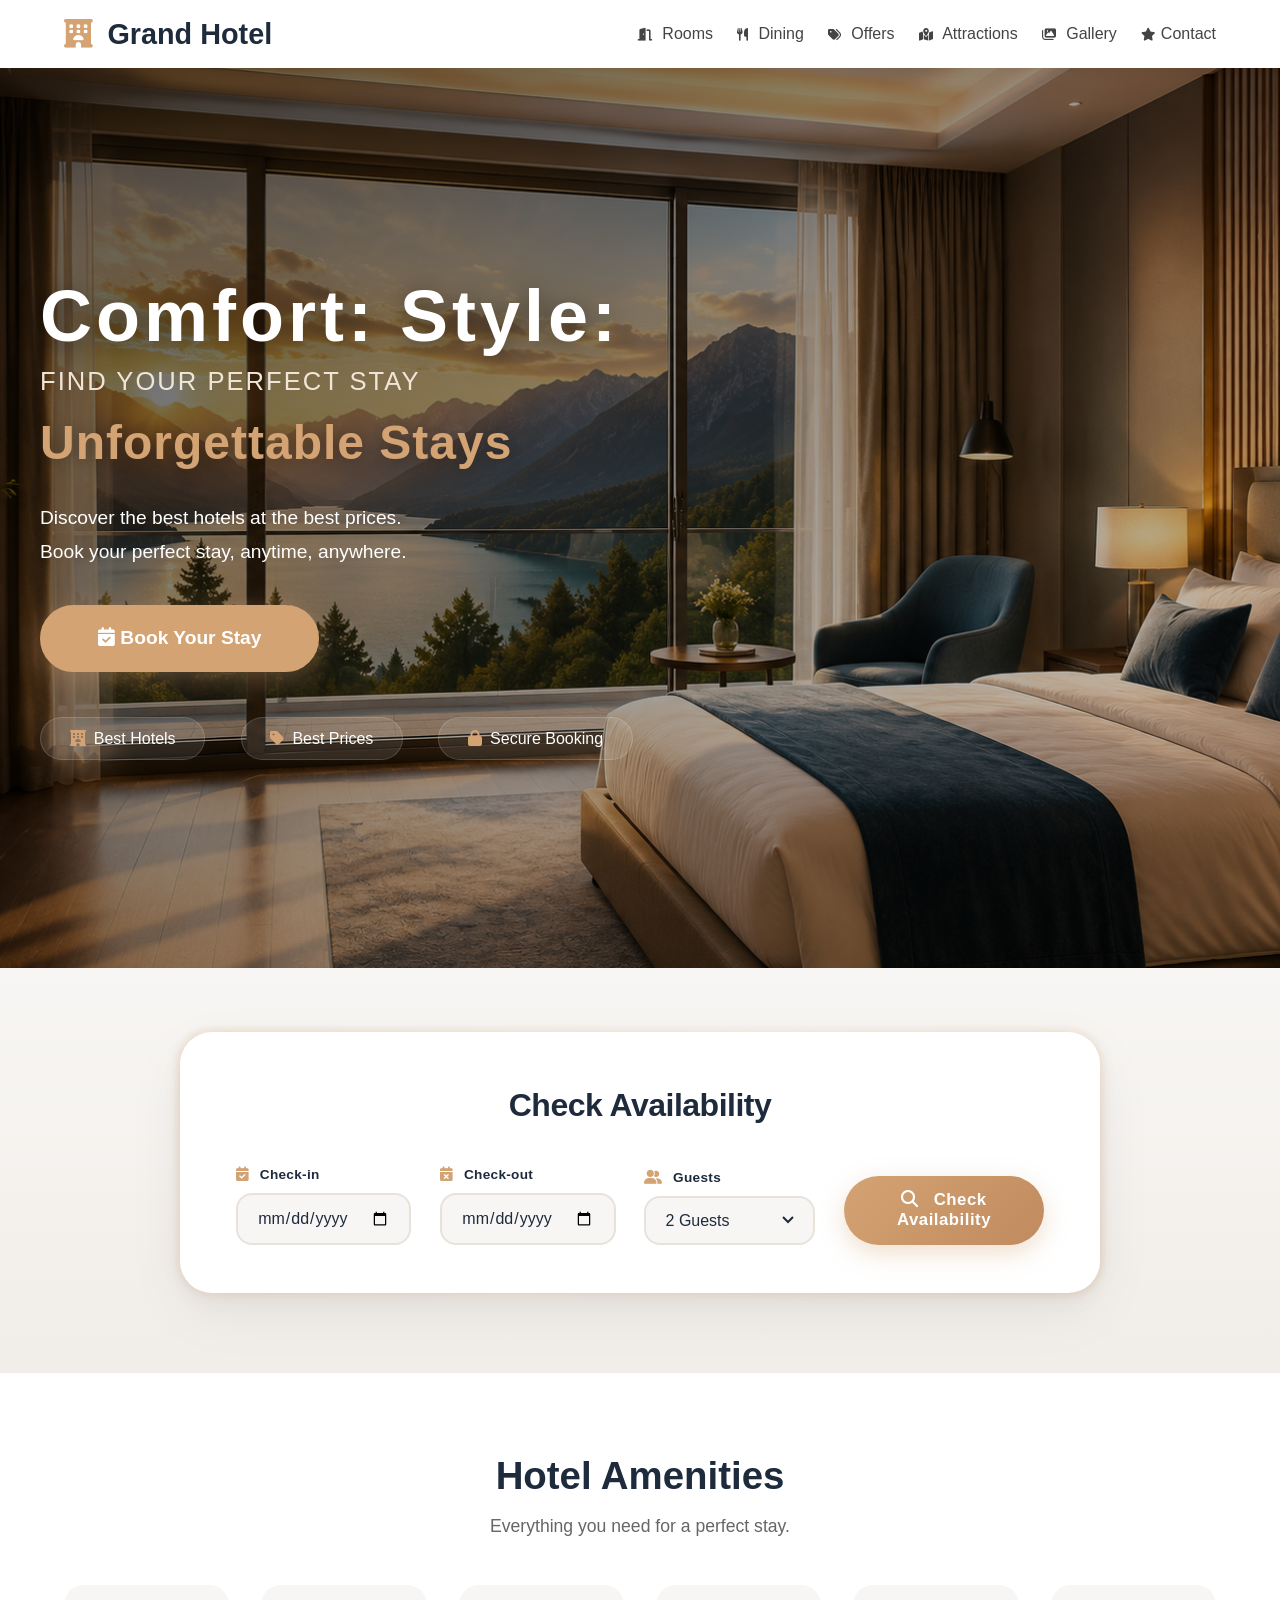
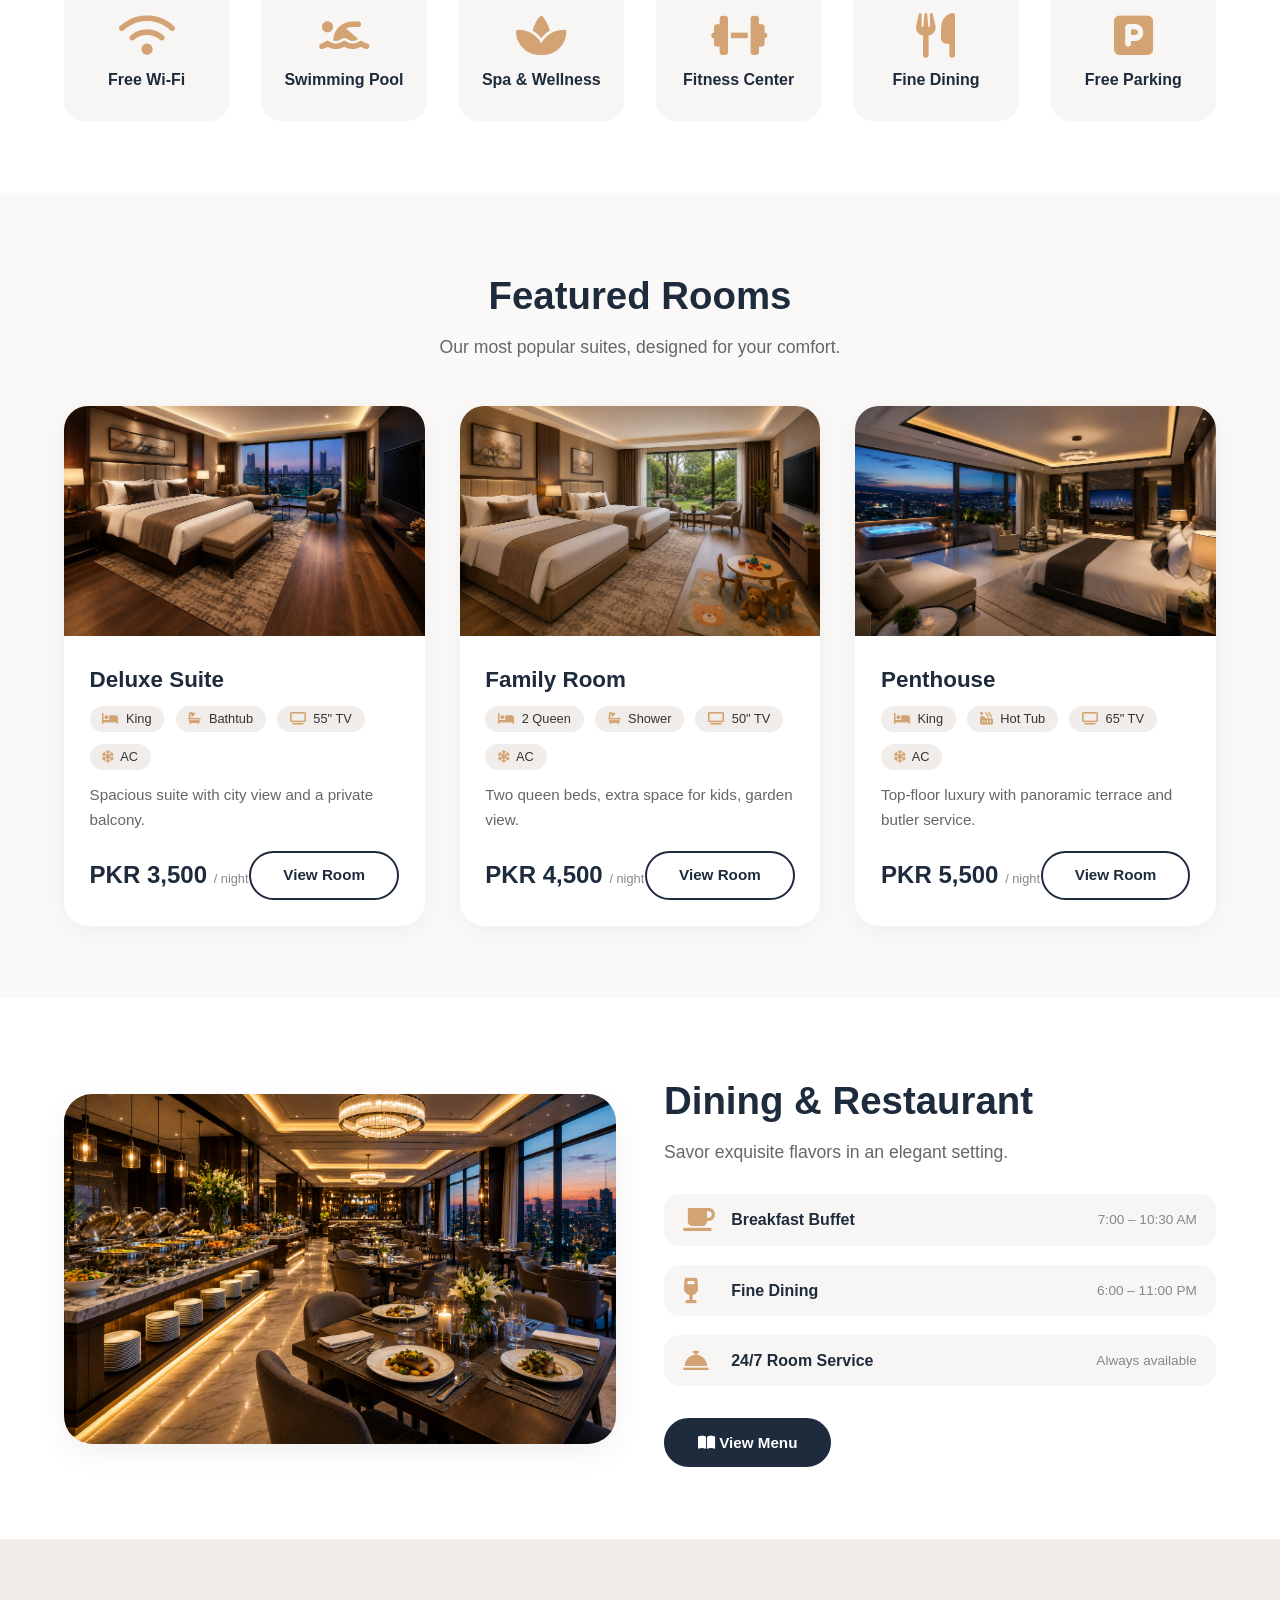
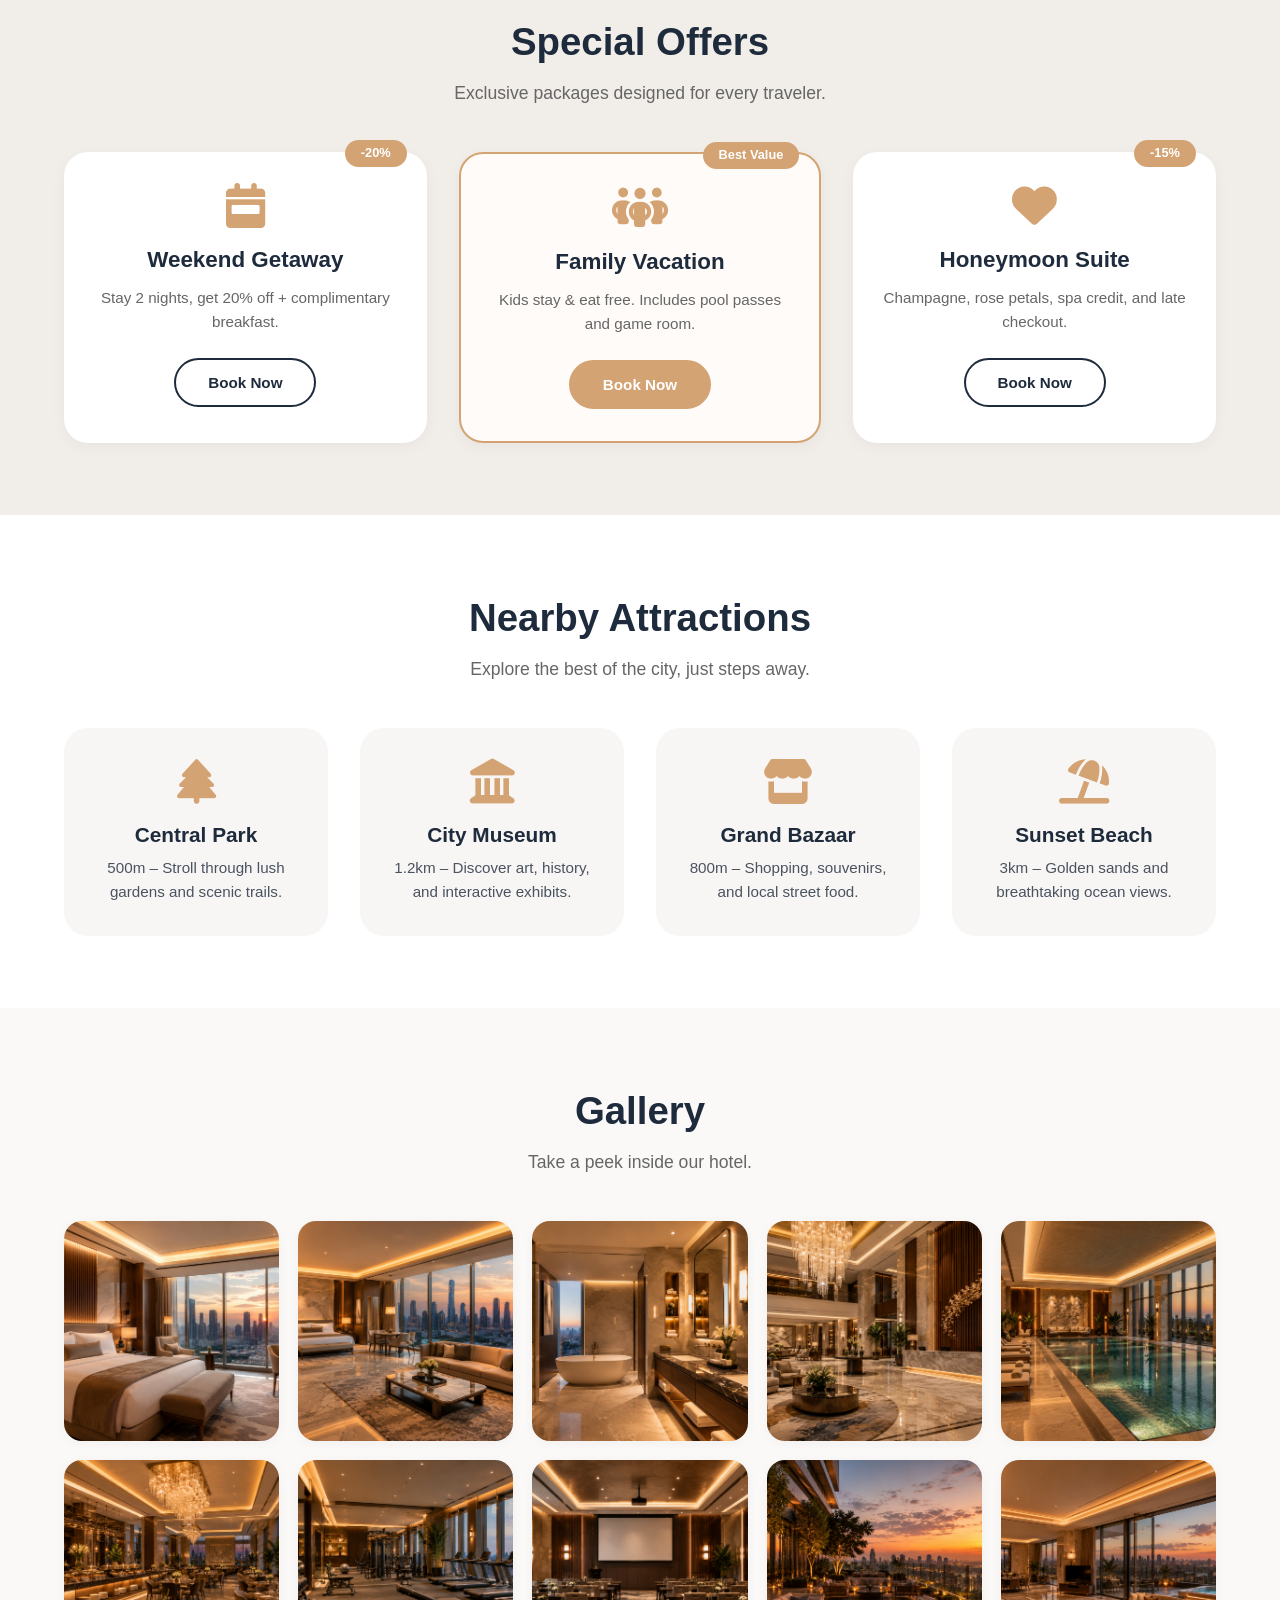
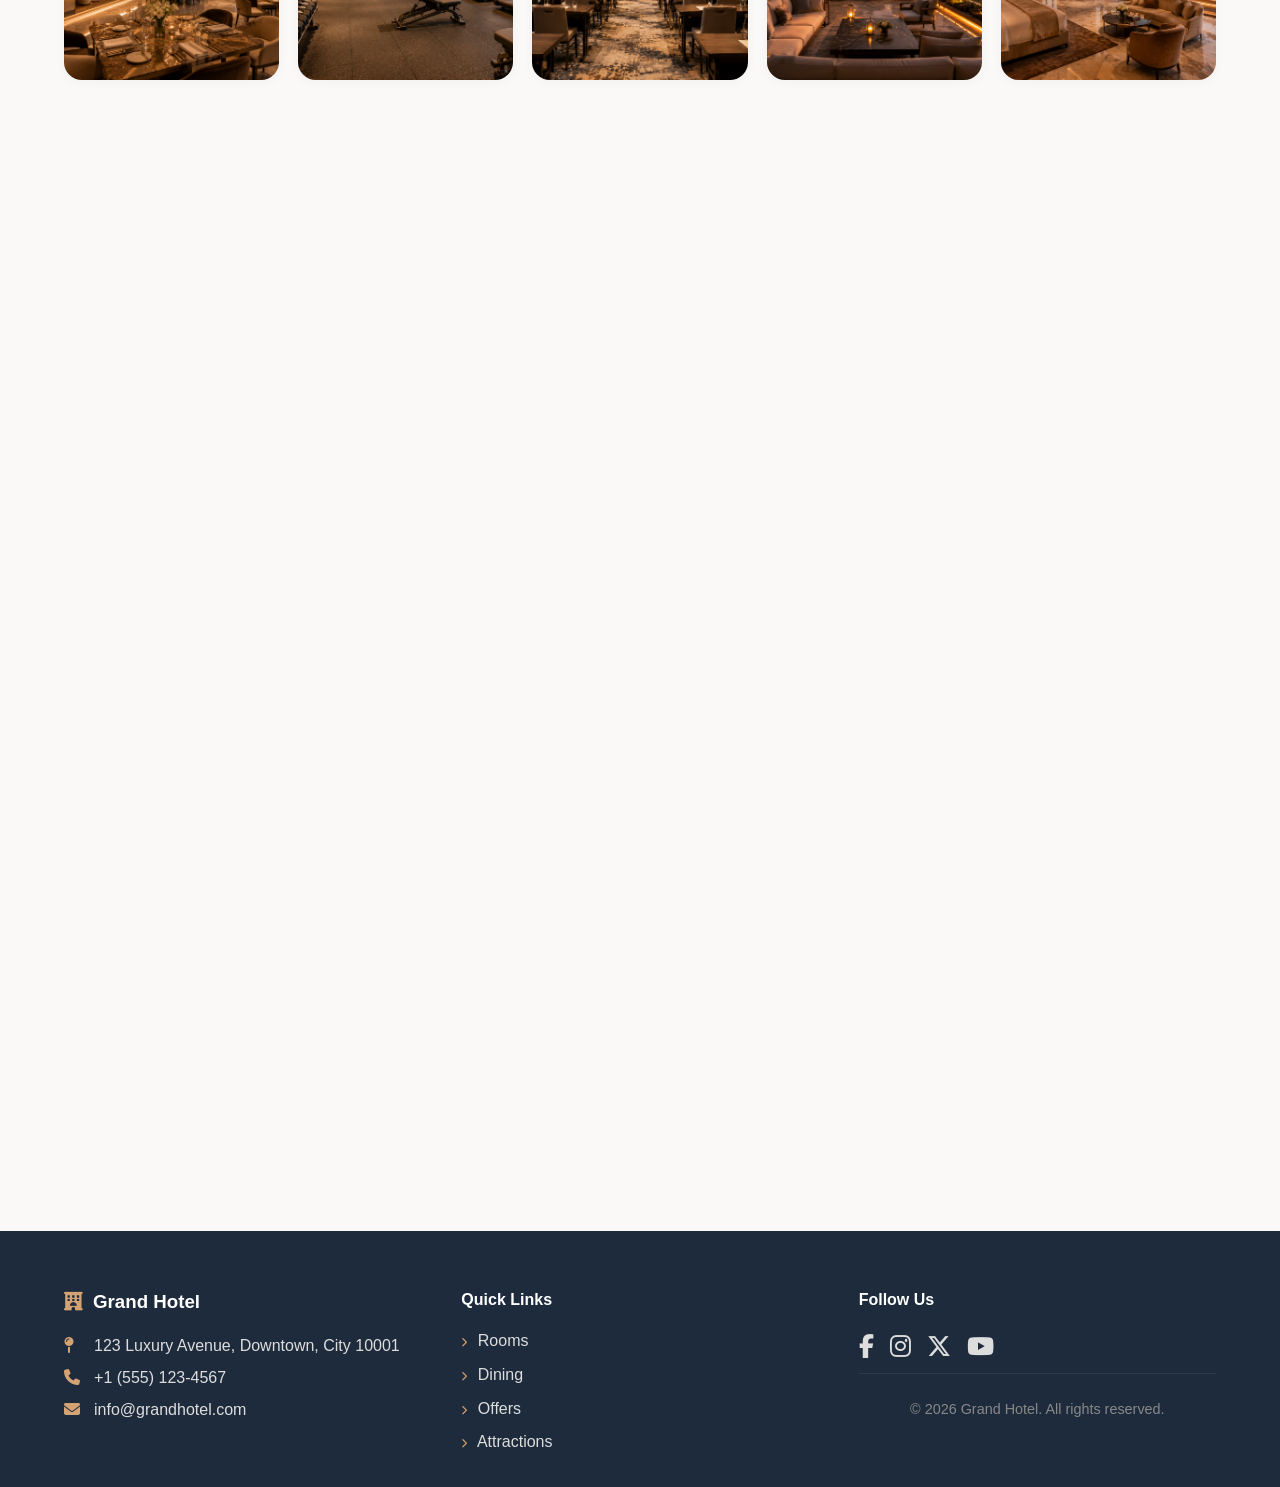
==== commit b9f1706f: "Change the galley images" ====
--- a/index.html
+++ b/index.html
@@ -276,20 +276,20 @@
         <div class="gallery__item" data-img="GALLERY5.png">
           <img src="GALLERY5.png" alt="Conference" />
         </div>
-        <div class="gallery__item" data-img="GALLERY5.png">
-          <img src="GALLERY5.png" alt="Gym" />
-        </div>
-                <div class="gallery__item" data-img="gallery1.png">
-          <img src="gallery1.png" alt="Gym" />
-        </div>
-                <div class="gallery__item" data-img="gallery1.png">
-          <img src="gallery1.png" alt="Gym" />
-        </div>
-                <div class="gallery__item" data-img="gallery1.png">
-          <img src="gallery1.png" alt="Gym" />
-        </div>
-                <div class="gallery__item" data-img="gallery1.png">
-          <img src="gallery1.png" alt="Gym" />
+        <div class="gallery__item" data-img="GALLERY6.png">
+          <img src="GALLERY6.png" alt="Gym" />
+        </div>
+                <div class="gallery__item" data-img="GALLERY7.png">
+          <img src="GALLERY7.png" alt="Gym" />
+        </div>
+                <div class="gallery__item" data-img="GALLERY8.png">
+          <img src="GALLERY8.png" alt="Gym" />
+        </div>
+                <div class="gallery__item" data-img="GALLEY9.png">
+          <img src="GALLEY9.png" alt="Gym" />
+        </div>
+                <div class="gallery__item" data-img="GALLERY10.png">
+          <img src="GALLERY10.png" alt="Gym" />
         </div>
       </div>
     </div>
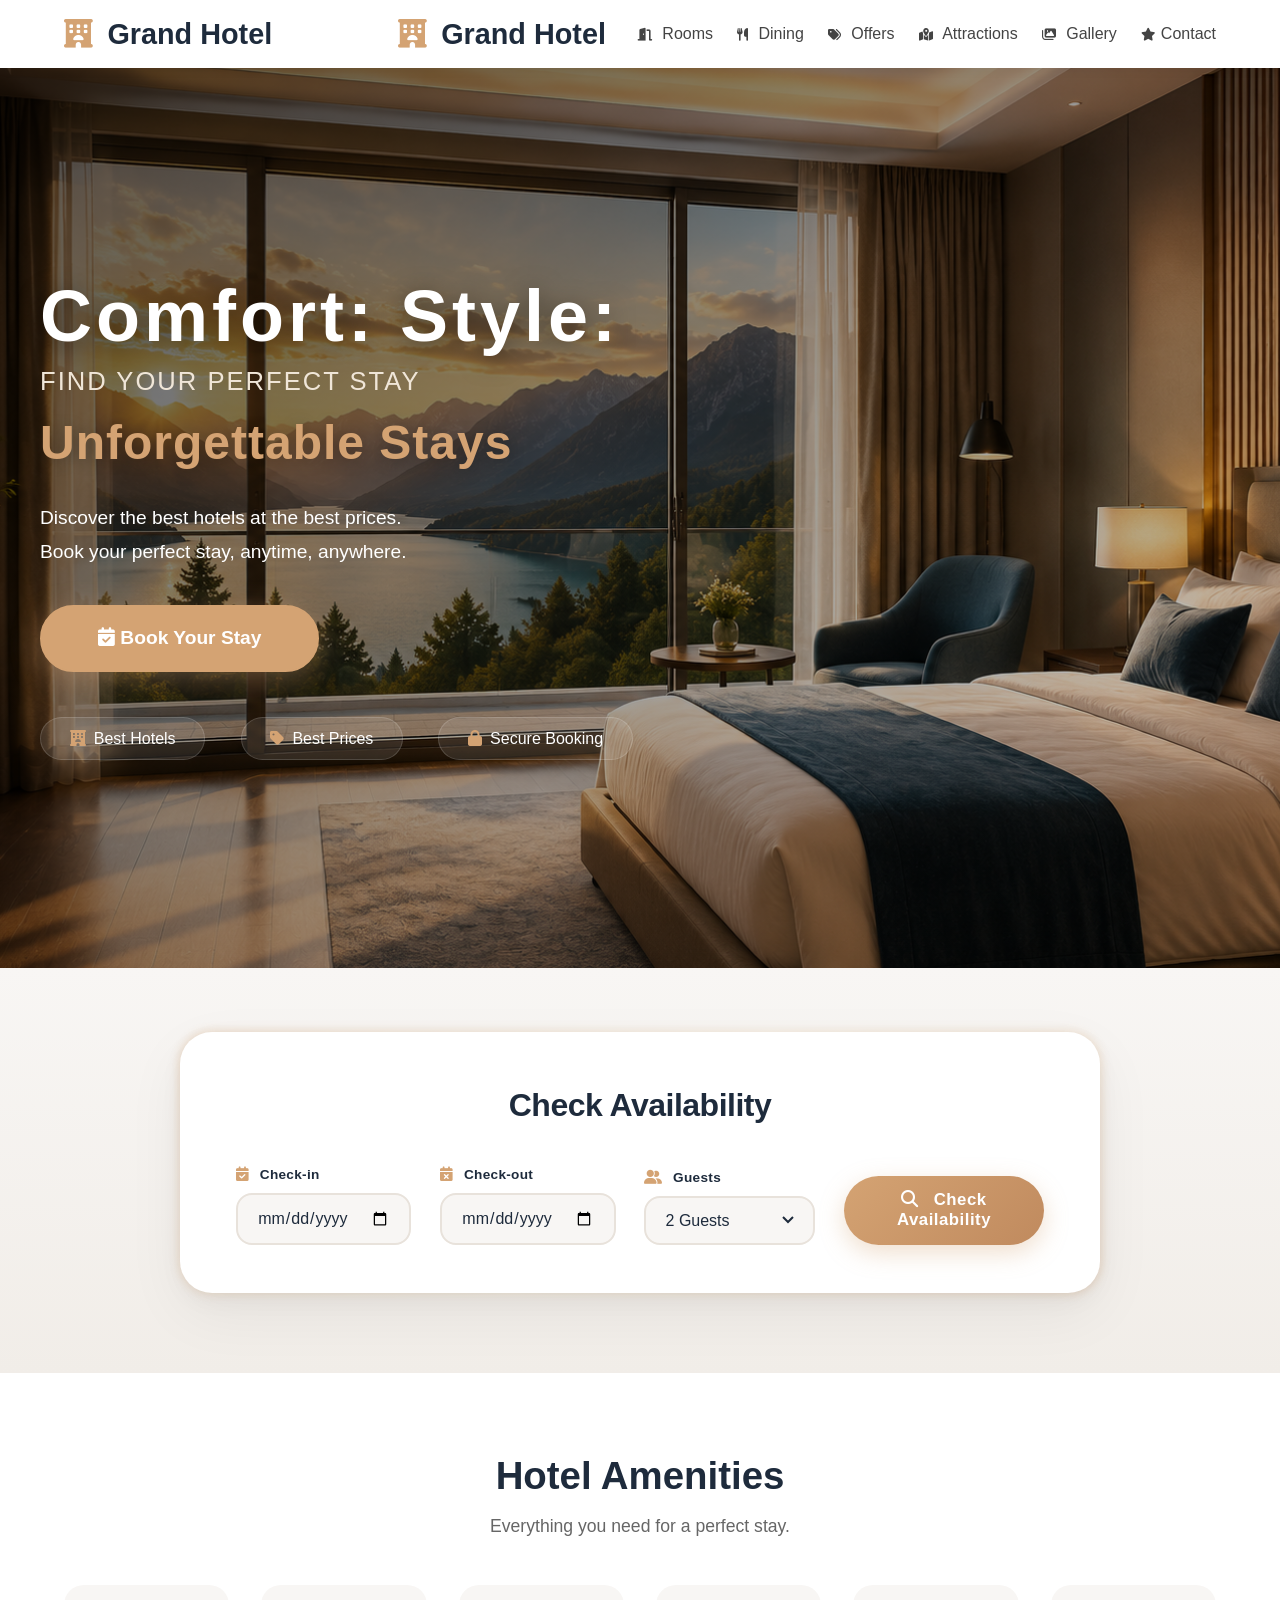
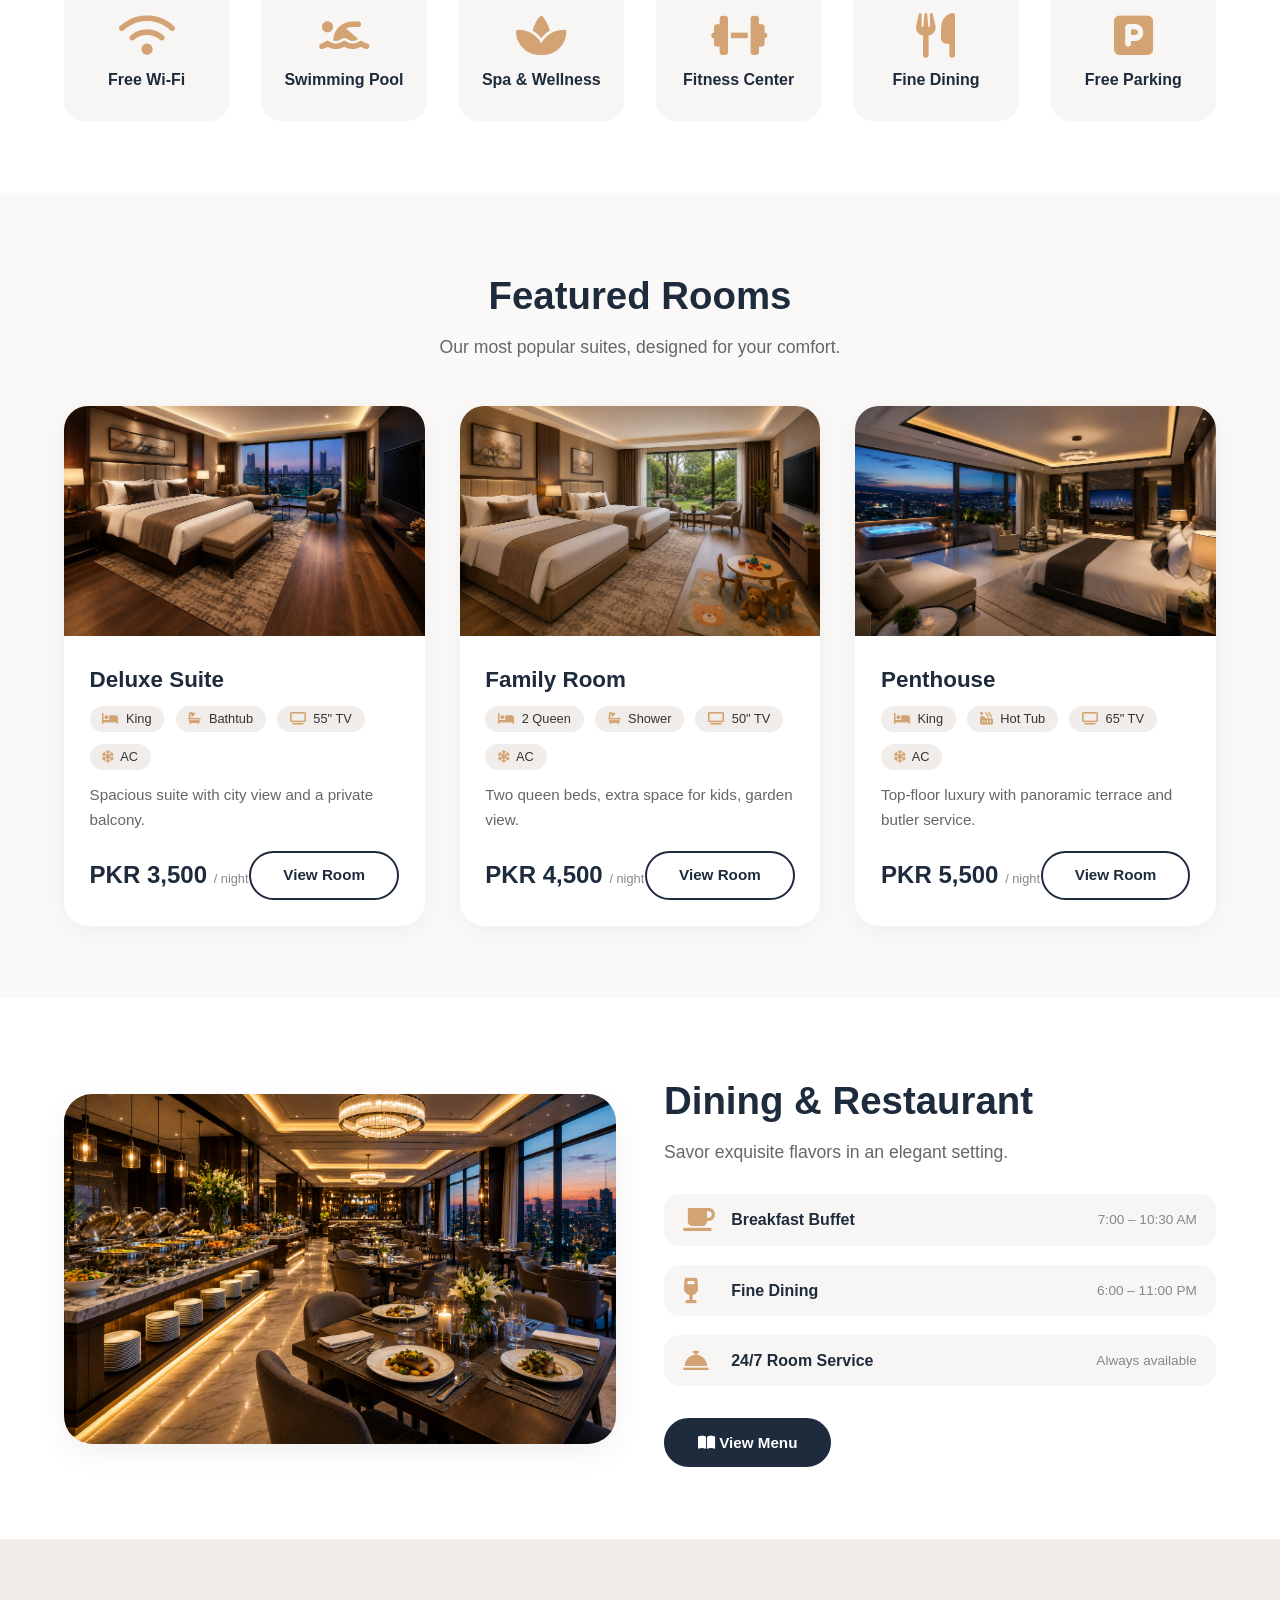
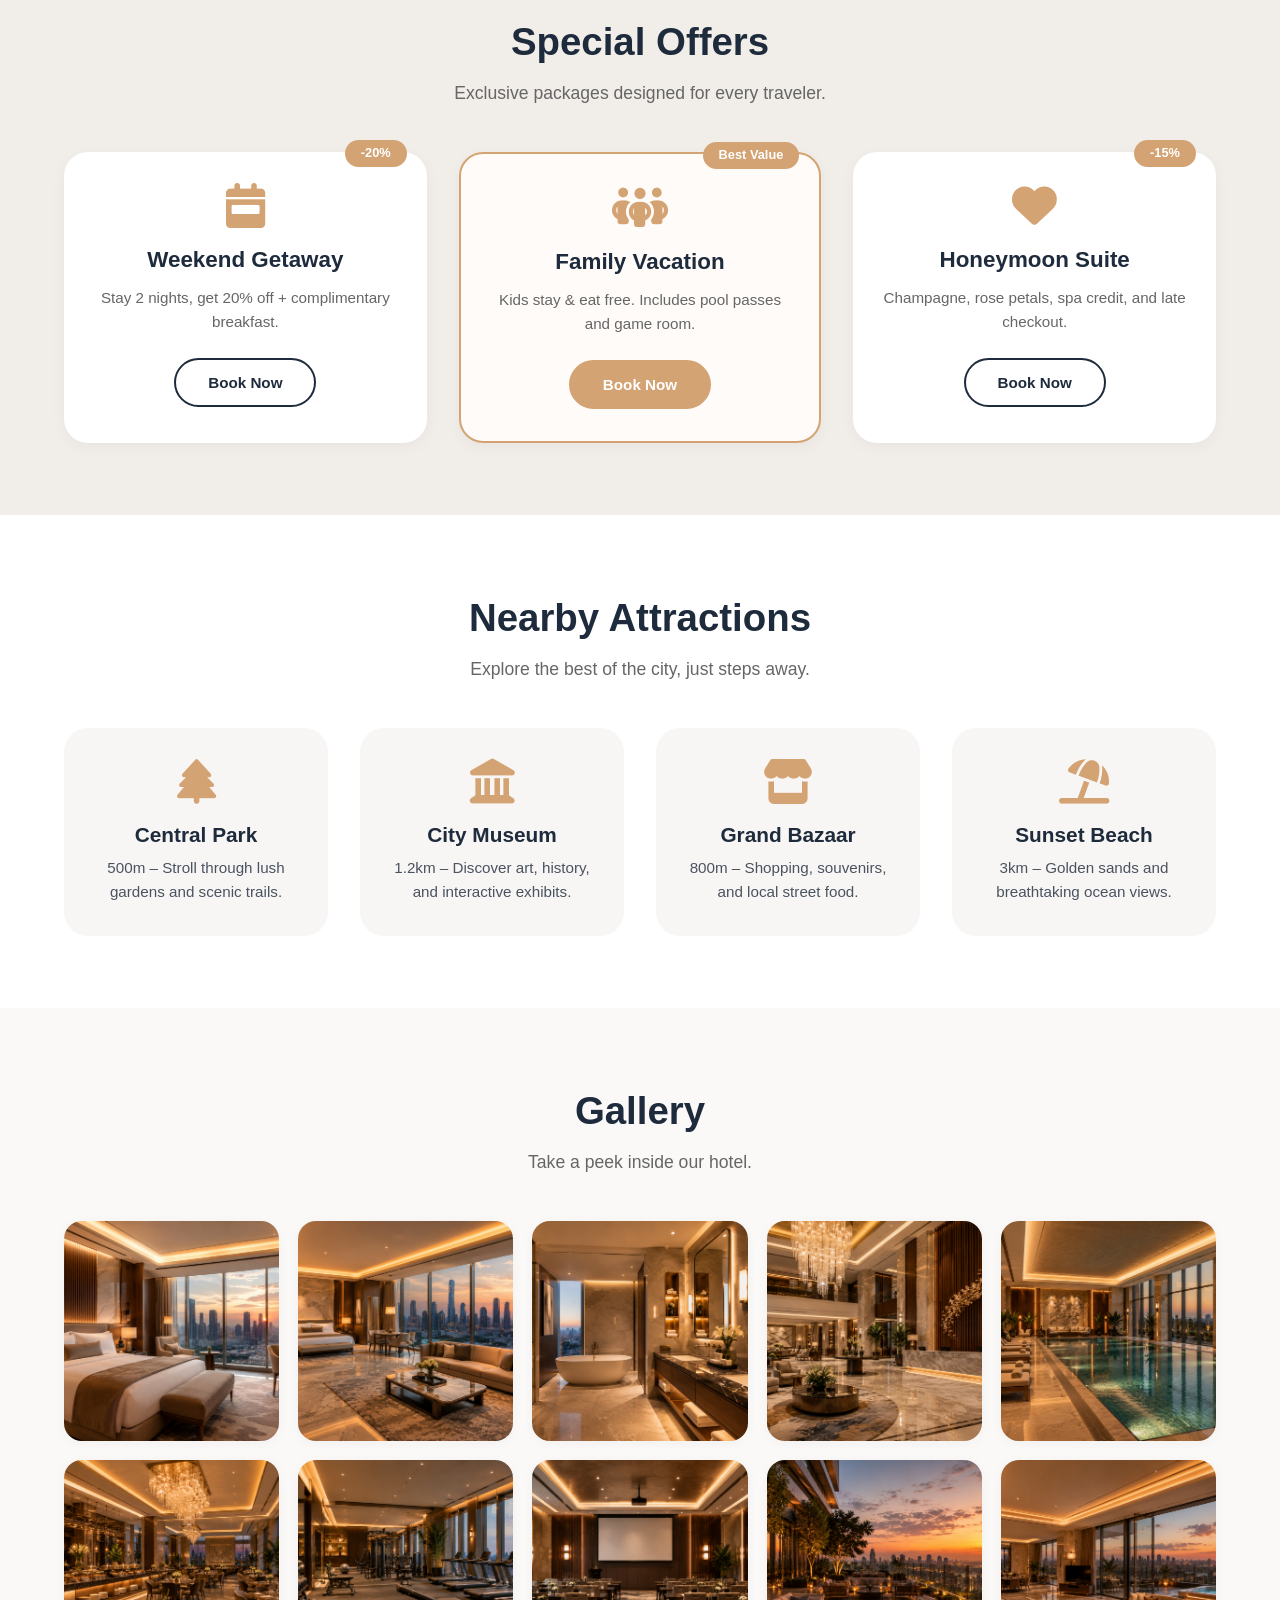
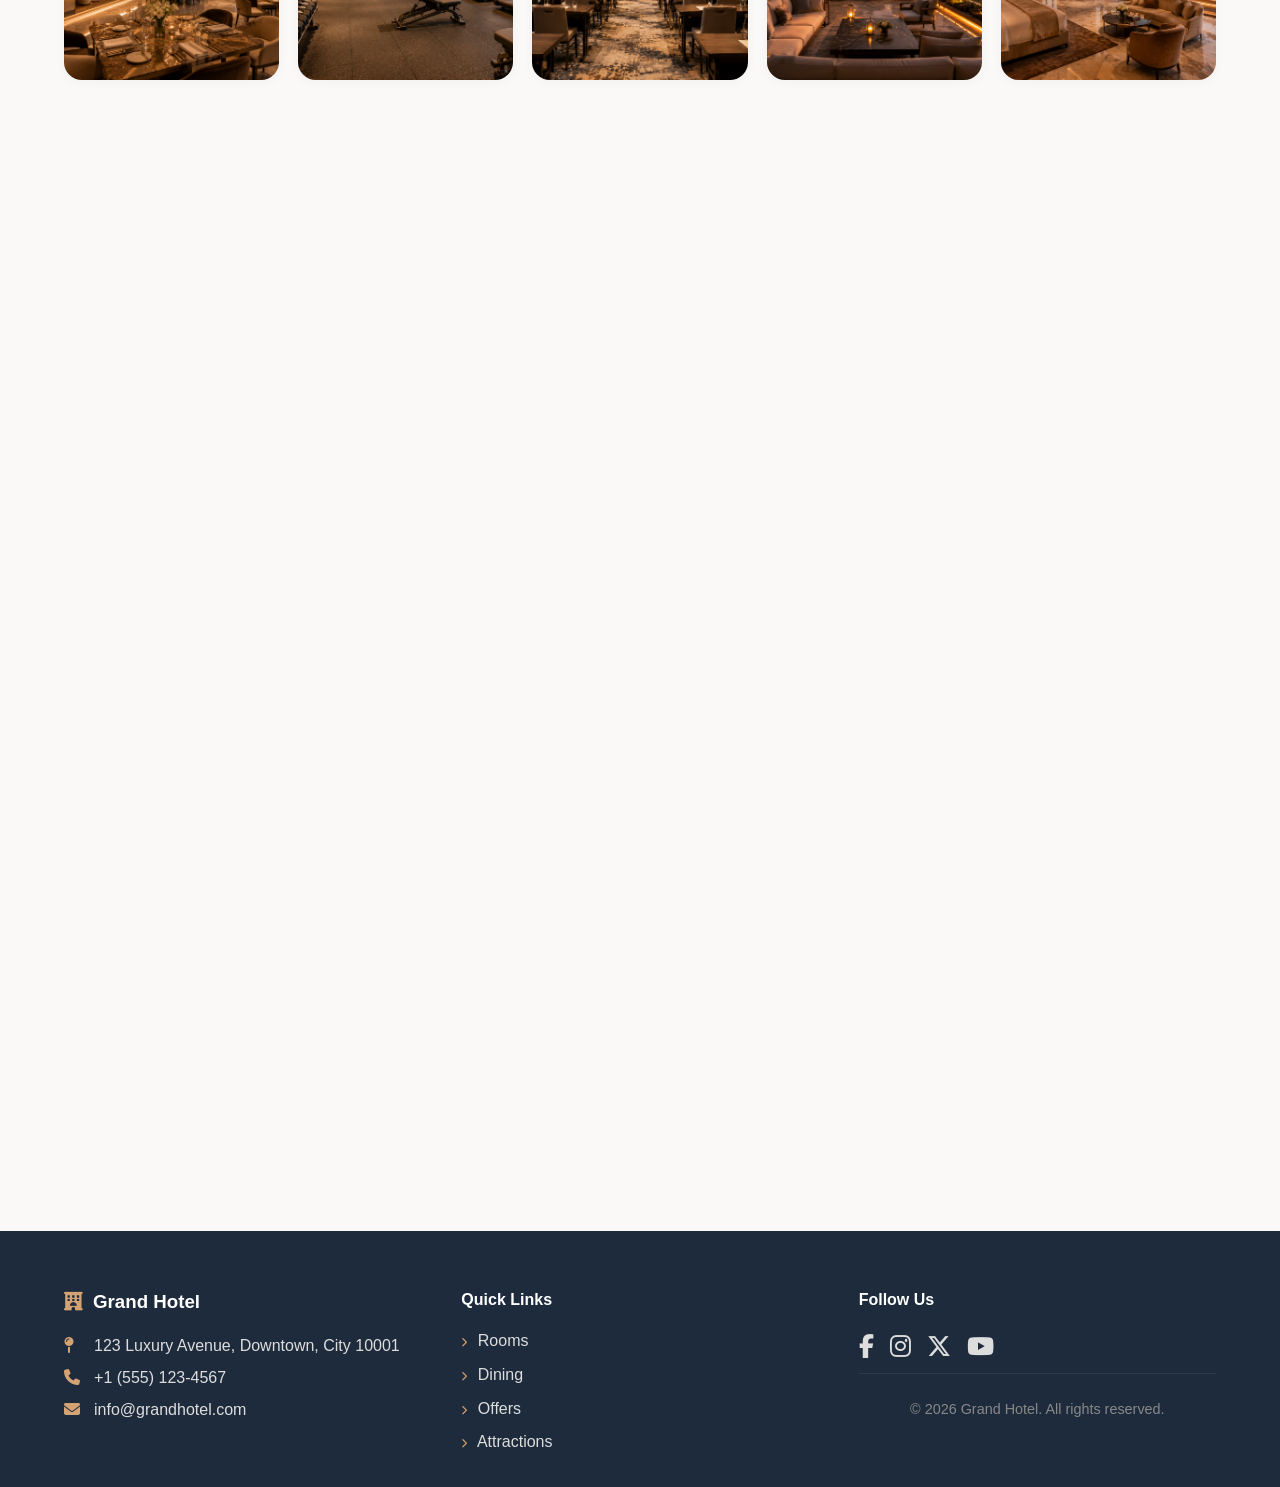
==== commit 8a663c75: "Update index.html" ====
--- a/index.html
+++ b/index.html
@@ -17,6 +17,10 @@
         <i class="fas fa-hotel"></i> Grand Hotel
       </a>
       <nav class="nav" id="mainNav">
+        <!-- Logo inside nav – shown only on mobile (off‑canvas) -->
+        <div class="logo">
+          <i class="fas fa-hotel"></i> Grand Hotel
+        </div>
         <ul class="nav__list">
           <li><a href="./rooms.html"><i class="fas fa-door-open"></i> Rooms</a></li>
           <li><a href="./dining.html"><i class="fas fa-utensils"></i> Dining</a></li>
@@ -35,65 +39,65 @@
     </div>
   </header>
 
-<!-- ===== HERO – EXACT AS YOUR IMAGE ===== -->
-<!-- ===== HERO – SWAPPED TEXT ===== -->
-<section class="hero" id="hero">
-  <div class="hero__overlay"></div>
-  <div class="hero__bg"></div>
-  <div class="container hero__content">
-    <div class="hero__text">
-      <!-- BIG TITLE NOW "Comfort: Style:" -->
-      <h1 class="hero__title">Comfort: Style:</h1>
-      <!-- SUBTITLE NOW "FIND YOUR PERFECT STAY" -->
-      <p class="hero__subtitle">FIND YOUR PERFECT STAY</p>
-      <p class="hero__tagline">Unforgettable Stays</p>
-      <p class="hero__description">
-        Discover the best hotels at the best prices.<br />
-        Book your perfect stay, anytime, anywhere.
-      </p>
-      <a href="#booking" class="btn btn--accent hero__cta">
-        <i class="fas fa-calendar-check"></i> Book Your Stay
-      </a>
-      <div class="hero__badges">
-        <span><i class="fas fa-hotel"></i> Best Hotels</span>
-        <span><i class="fas fa-tag"></i> Best Prices</span>
-        <span><i class="fas fa-lock"></i> Secure Booking</span>
-      </div>
-    </div>
-  </div>
-</section>
-  
-<!-- ===== BOOKING SECTION (improved) ===== -->
-<section class="section booking-section" id="booking">
-  <div class="container">
-    <div class="booking-card">
-      <h2 class="booking-card__title">Check Availability</h2>
-      <form class="booking-form" id="bookingForm">
-        <div class="booking-form__group">
-          <label for="checkin"><i class="fas fa-calendar-check"></i> Check-in</label>
-          <input type="date" id="checkin" placeholder="mm/dd/yyyy" required />
-        </div>
-        <div class="booking-form__group">
-          <label for="checkout"><i class="fas fa-calendar-times"></i> Check-out</label>
-          <input type="date" id="checkout" placeholder="mm/dd/yyyy" required />
-        </div>
-        <div class="booking-form__group">
-          <label for="guests"><i class="fas fa-user-friends"></i> Guests</label>
-          <select id="guests">
-            <option value="1">1 Guest</option>
-            <option value="2" selected>2 Guests</option>
-            <option value="3">3 Guests</option>
-            <option value="4">4 Guests</option>
-            <option value="5">5 Guests</option>
-          </select>
-        </div>
-        <button type="submit" class="btn btn--accent">
-          <i class="fas fa-search"></i> Check Availability
-        </button>
-      </form>
-    </div>
-  </div>
-</section>
+  <!-- ===== NAV BACKDROP (mobile overlay) ===== -->
+  <div class="nav-backdrop" id="navBackdrop"></div>
+
+  <!-- ===== HERO ===== -->
+  <section class="hero" id="hero">
+    <div class="hero__overlay"></div>
+    <div class="hero__bg"></div>
+    <div class="container hero__content">
+      <div class="hero__text">
+        <h1 class="hero__title">Comfort: Style:</h1>
+        <p class="hero__subtitle">FIND YOUR PERFECT STAY</p>
+        <p class="hero__tagline">Unforgettable Stays</p>
+        <p class="hero__description">
+          Discover the best hotels at the best prices.<br />
+          Book your perfect stay, anytime, anywhere.
+        </p>
+        <a href="#booking" class="btn btn--accent hero__cta">
+          <i class="fas fa-calendar-check"></i> Book Your Stay
+        </a>
+        <div class="hero__badges">
+          <span><i class="fas fa-hotel"></i> Best Hotels</span>
+          <span><i class="fas fa-tag"></i> Best Prices</span>
+          <span><i class="fas fa-lock"></i> Secure Booking</span>
+        </div>
+      </div>
+    </div>
+  </section>
+
+  <!-- ===== BOOKING SECTION ===== -->
+  <section class="section booking-section" id="booking">
+    <div class="container">
+      <div class="booking-card">
+        <h2 class="booking-card__title">Check Availability</h2>
+        <form class="booking-form" id="bookingForm">
+          <div class="booking-form__group">
+            <label for="checkin"><i class="fas fa-calendar-check"></i> Check-in</label>
+            <input type="date" id="checkin" placeholder="mm/dd/yyyy" required />
+          </div>
+          <div class="booking-form__group">
+            <label for="checkout"><i class="fas fa-calendar-times"></i> Check-out</label>
+            <input type="date" id="checkout" placeholder="mm/dd/yyyy" required />
+          </div>
+          <div class="booking-form__group">
+            <label for="guests"><i class="fas fa-user-friends"></i> Guests</label>
+            <select id="guests">
+              <option value="1">1 Guest</option>
+              <option value="2" selected>2 Guests</option>
+              <option value="3">3 Guests</option>
+              <option value="4">4 Guests</option>
+              <option value="5">5 Guests</option>
+            </select>
+          </div>
+          <button type="submit" class="btn btn--accent">
+            <i class="fas fa-search"></i> Check Availability
+          </button>
+        </form>
+      </div>
+    </div>
+  </section>
 
   <!-- ===== AMENITIES ===== -->
   <section class="section amenities" id="amenities">
@@ -279,16 +283,16 @@
         <div class="gallery__item" data-img="GALLERY6.png">
           <img src="GALLERY6.png" alt="Gym" />
         </div>
-                <div class="gallery__item" data-img="GALLERY7.png">
+        <div class="gallery__item" data-img="GALLERY7.png">
           <img src="GALLERY7.png" alt="Gym" />
         </div>
-                <div class="gallery__item" data-img="GALLERY8.png">
+        <div class="gallery__item" data-img="GALLERY8.png">
           <img src="GALLERY8.png" alt="Gym" />
         </div>
-                <div class="gallery__item" data-img="GALLEY9.png">
+        <div class="gallery__item" data-img="GALLEY9.png">
           <img src="GALLEY9.png" alt="Gym" />
         </div>
-                <div class="gallery__item" data-img="GALLERY10.png">
+        <div class="gallery__item" data-img="GALLERY10.png">
           <img src="GALLERY10.png" alt="Gym" />
         </div>
       </div>
@@ -397,7 +401,7 @@
     </div>
   </footer>
 
-  <!-- ===== FLOATING BACK-TO-TOP ===== -->
+  <!-- ===== BACK TO TOP ===== -->
   <button class="back-to-top" id="backToTop" aria-label="Top"><i class="fas fa-arrow-up"></i></button>
 
   <!-- ===== STICKY MOBILE CTA ===== -->
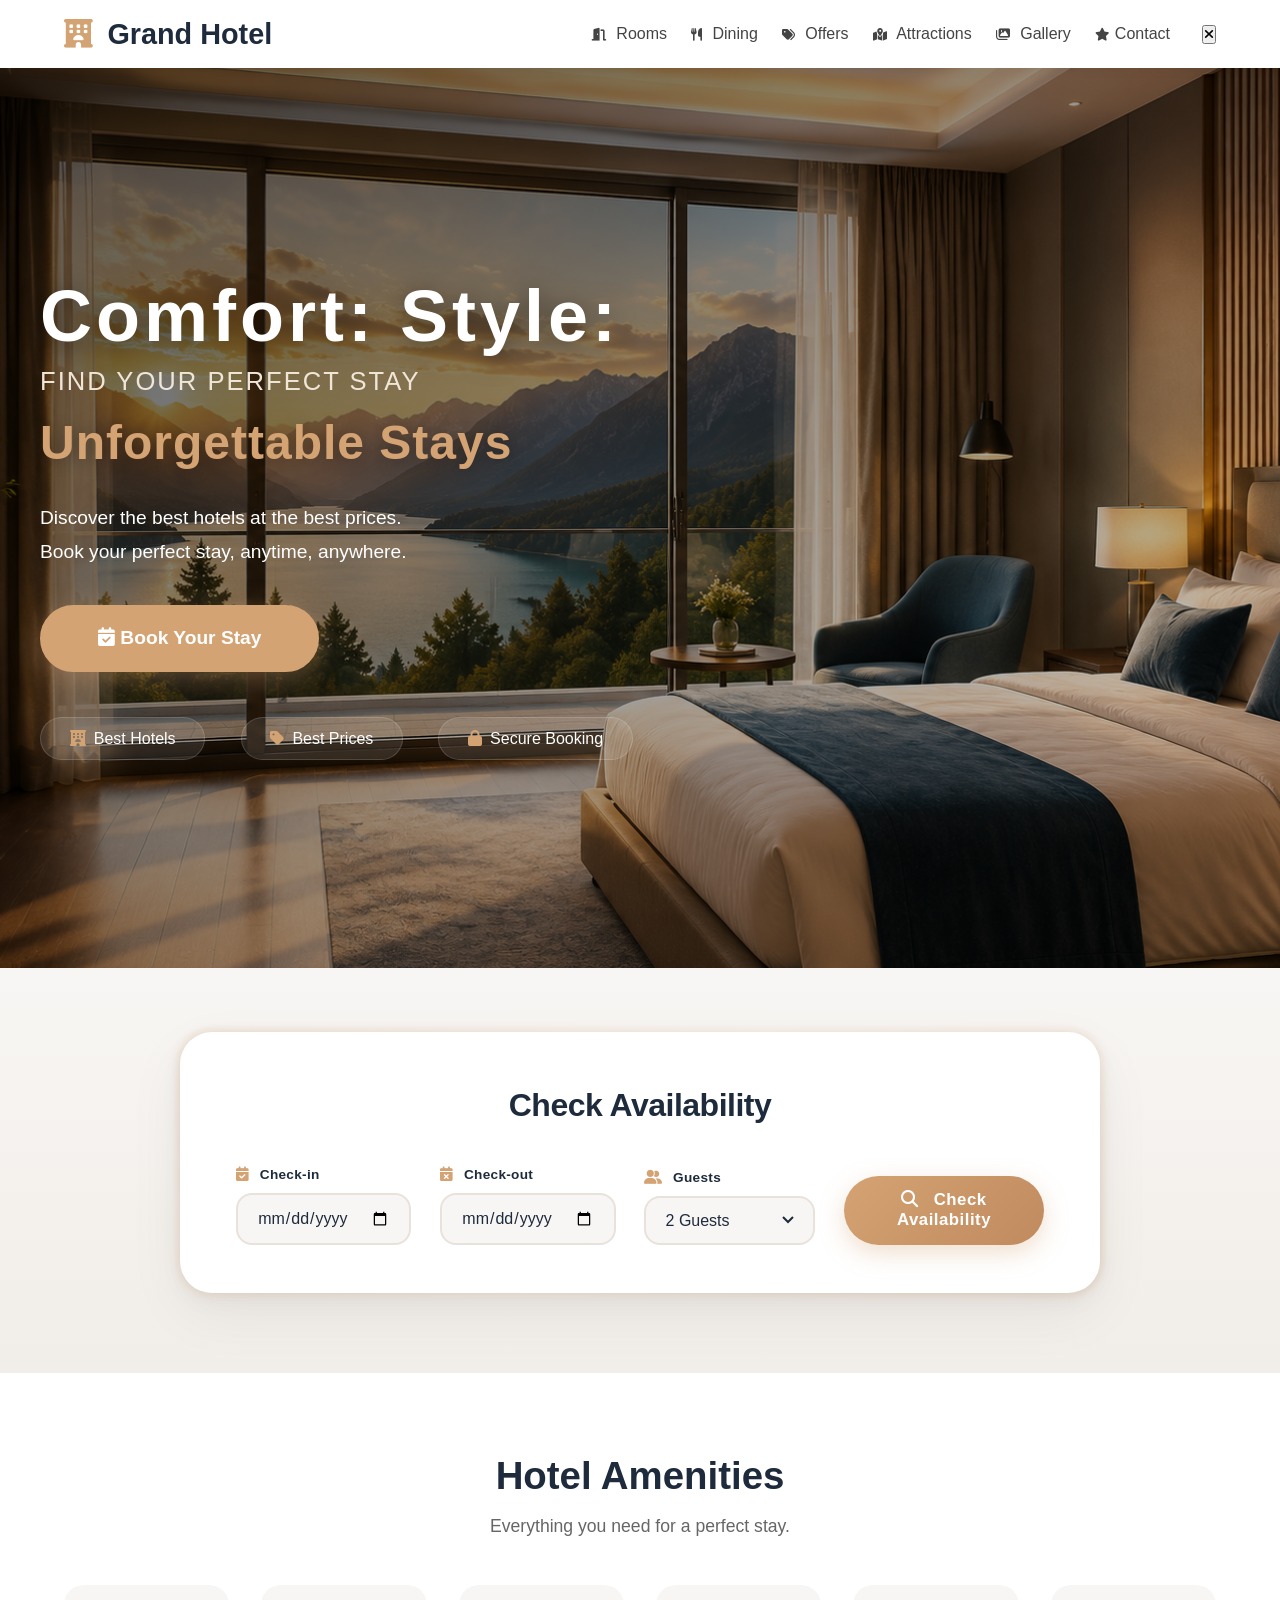
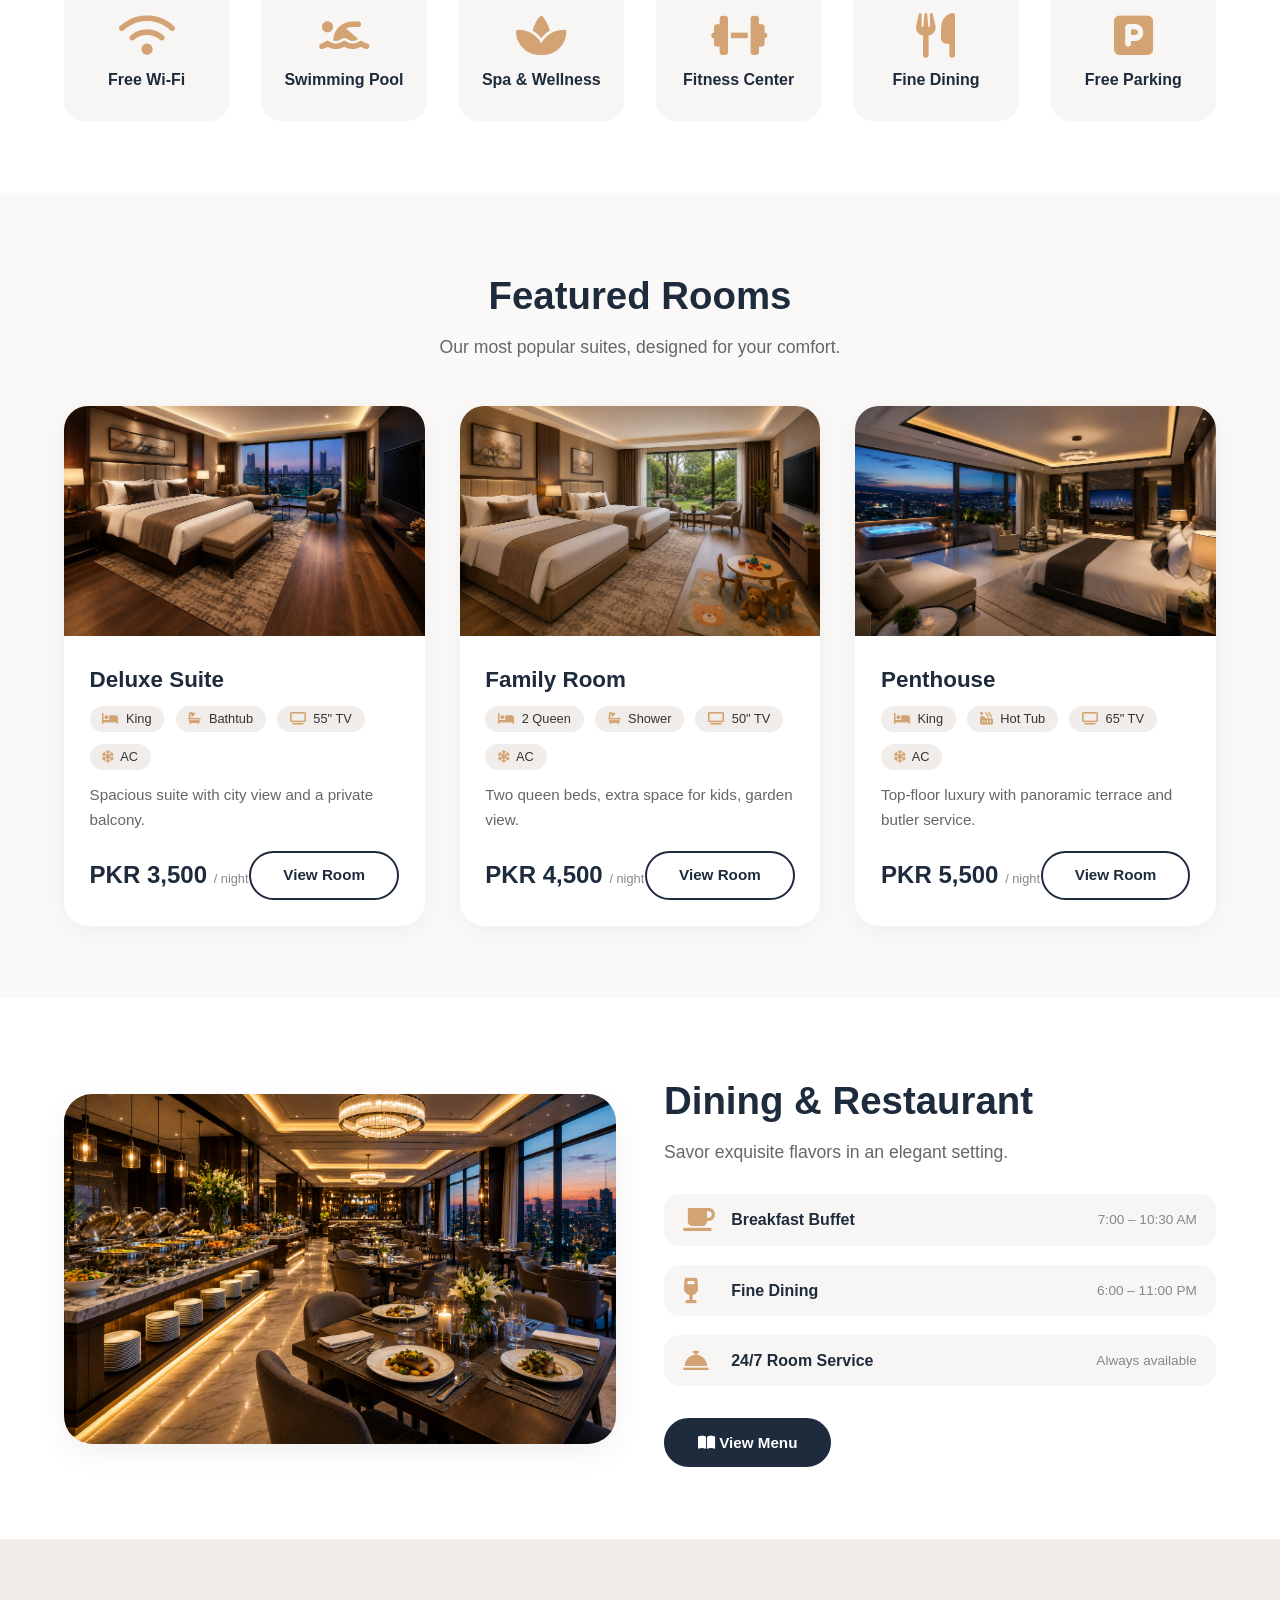
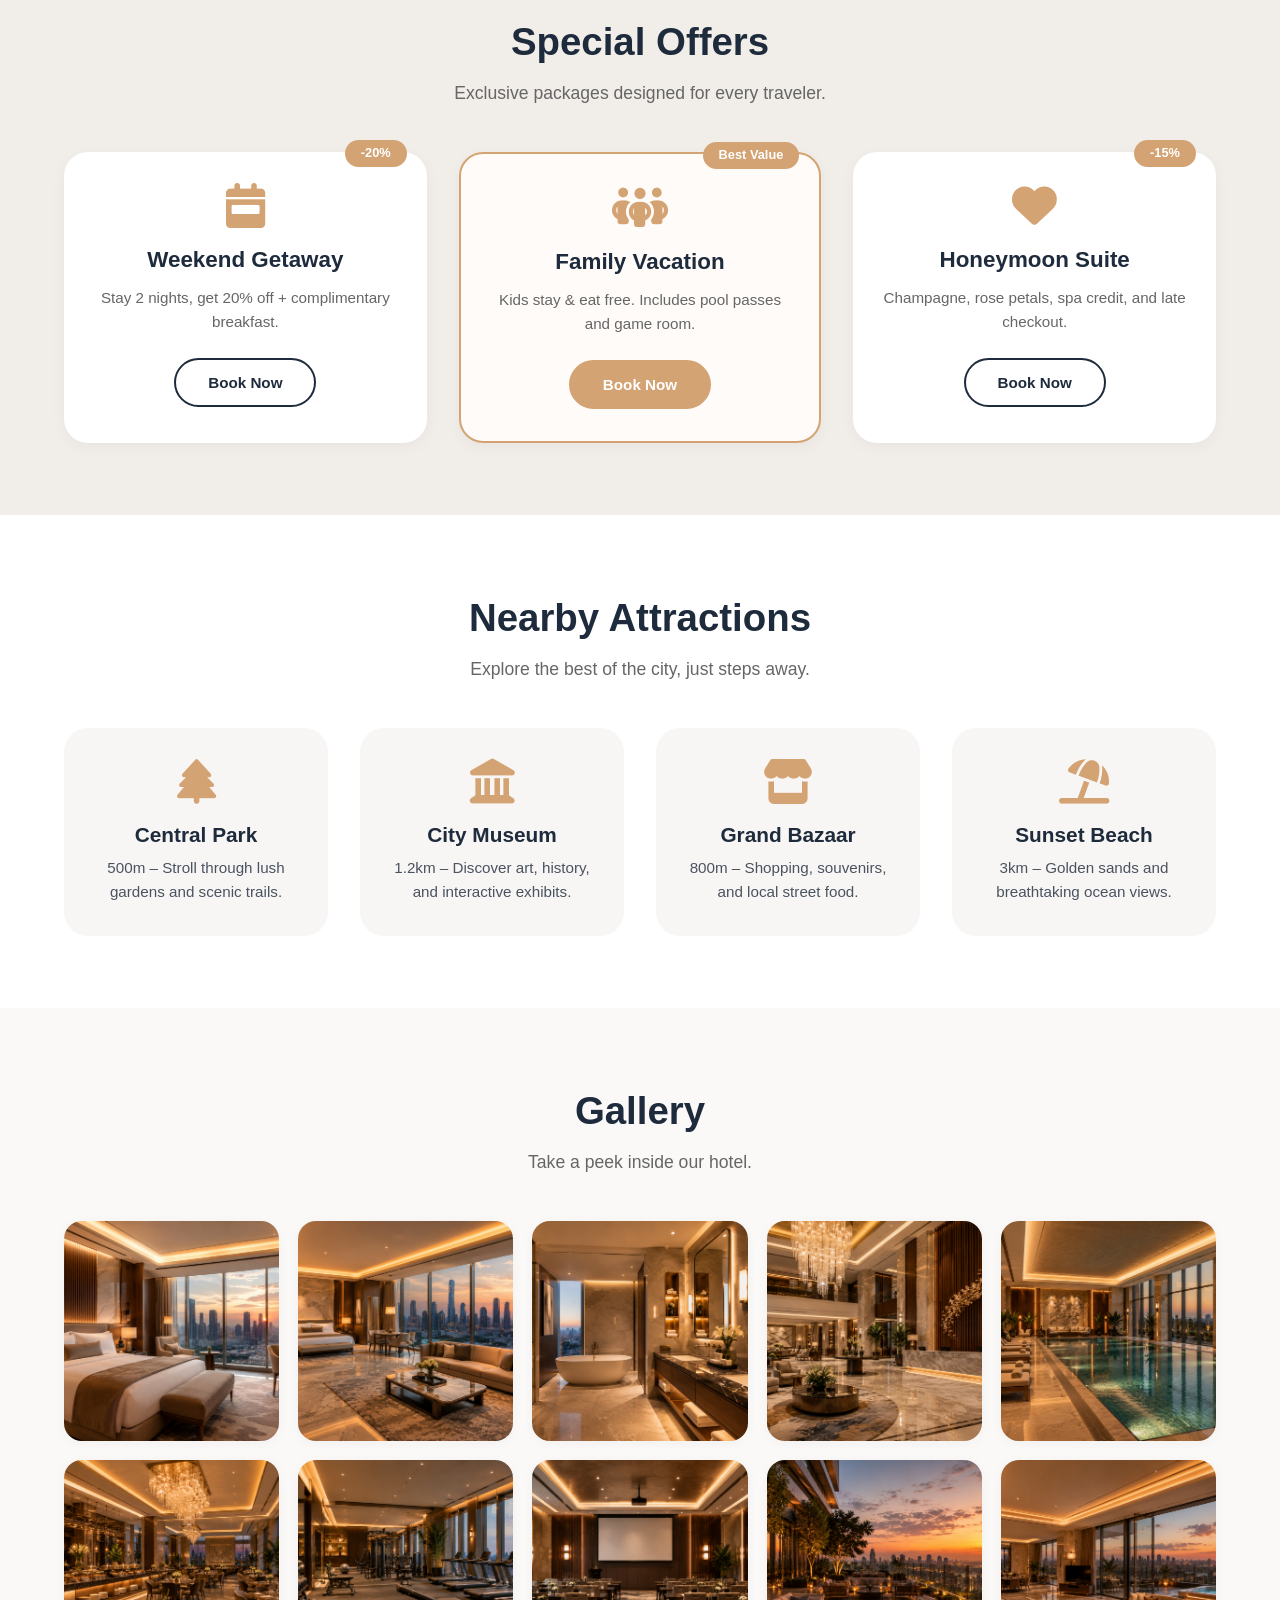
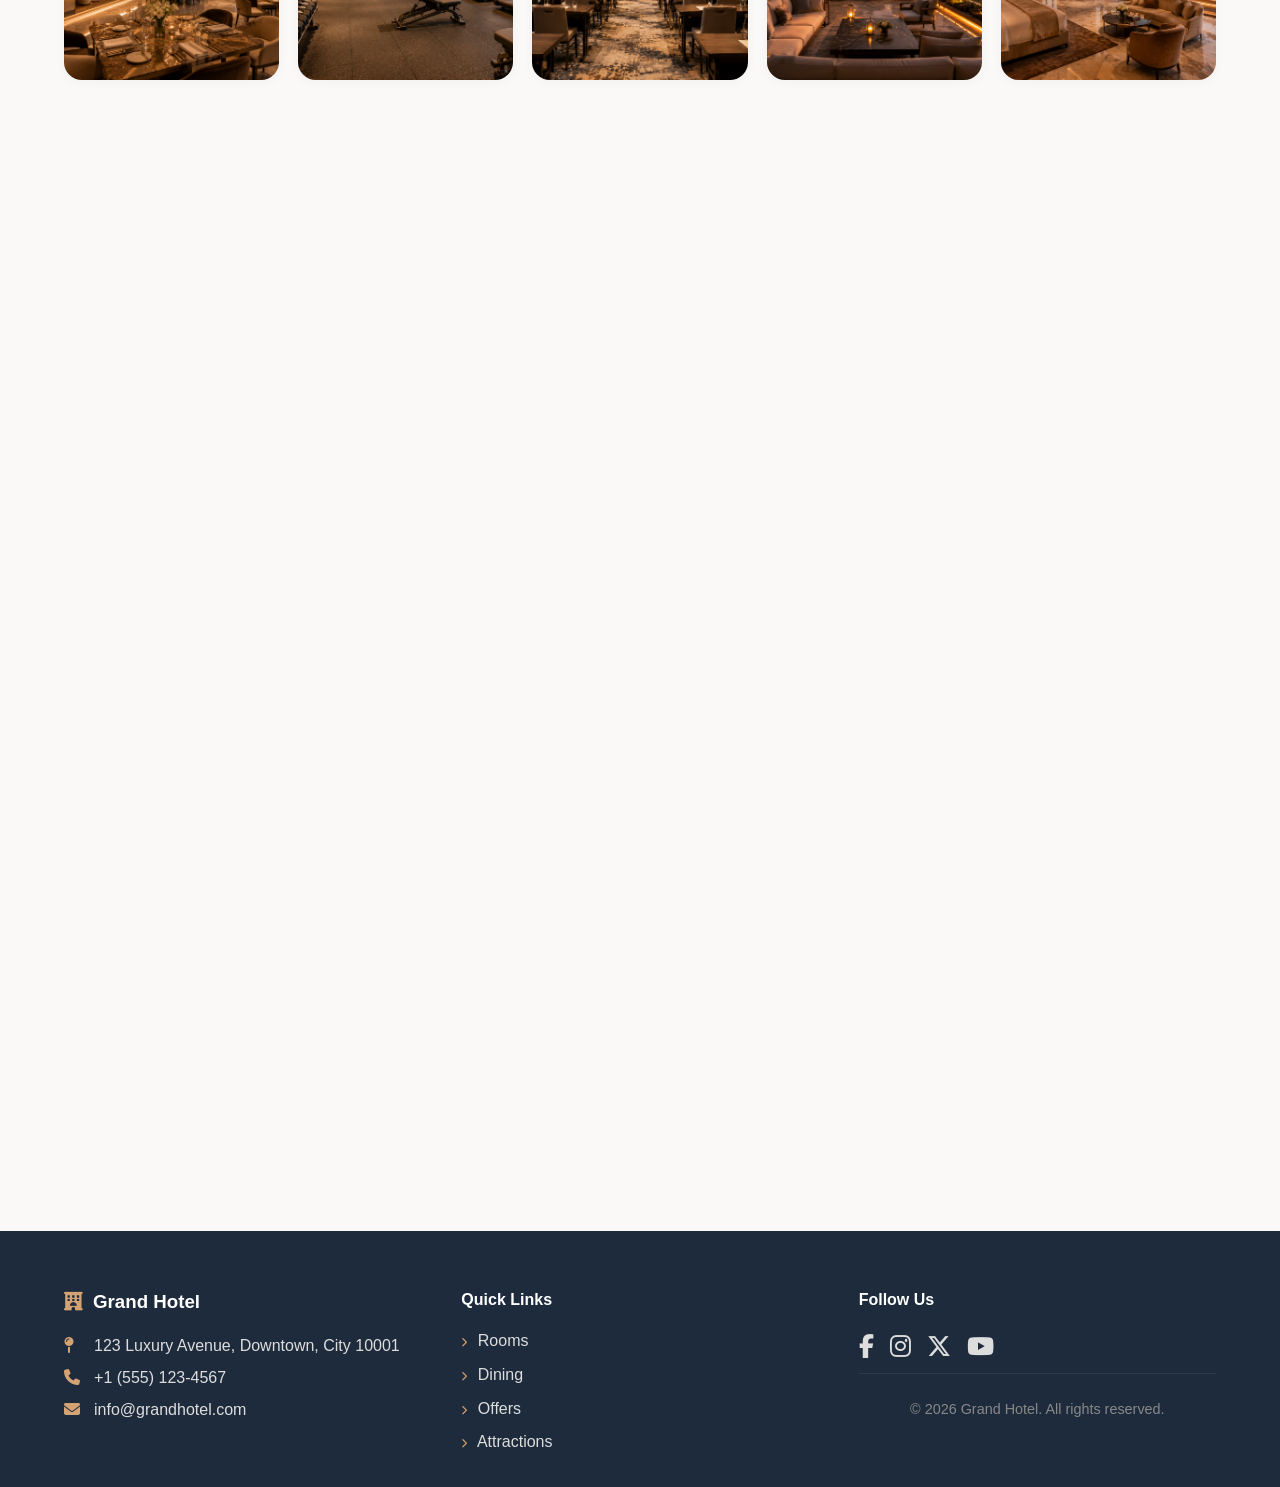
==== commit 898054a1: "Update index.html" ====
--- a/index.html
+++ b/index.html
@@ -11,37 +11,47 @@
 <body>
 
   <!-- ===== HEADER ===== -->
-  <header class="header">
-    <div class="container header__inner">
-      <a href="./index.html" class="logo">
-        <i class="fas fa-hotel"></i> Grand Hotel
+ <header class="header">
+  <div class="container header__inner">
+    <!-- Logo stays here (desktop & mobile) -->
+    <a href="./index.html" class="logo">
+      <i class="fas fa-hotel"></i> Grand Hotel
+    </a>
+
+    <!-- Navigation (popup on mobile) -->
+    <nav class="nav" id="mainNav">
+      <!-- LOGO REMOVED – no duplicate logo here -->
+
+      <ul class="nav__list">
+        <li><a href="./rooms.html"><i class="fas fa-door-open"></i> Rooms</a></li>
+        <li><a href="./dining.html"><i class="fas fa-utensils"></i> Dining</a></li>
+        <li><a href="./packages.html"><i class="fas fa-tags"></i> Offers</a></li>
+        <li><a href="./attractions.html"><i class="fas fa-map-marked-alt"></i> Attractions</a></li>
+        <li><a href="./gallery.html"><i class="fas fa-images"></i> Gallery</a></li>
+        <li><a href="./contact.html"><i class="fas fa-star"></i>Contact</a></li>
+      </ul>
+
+      <a href="#booking" class="btn btn--primary nav__cta">
+        <i class="fas fa-calendar-check"></i> Book Now
       </a>
-      <nav class="nav" id="mainNav">
-        <!-- Logo inside nav – shown only on mobile (off‑canvas) -->
-        <div class="logo">
-          <i class="fas fa-hotel"></i> Grand Hotel
-        </div>
-        <ul class="nav__list">
-          <li><a href="./rooms.html"><i class="fas fa-door-open"></i> Rooms</a></li>
-          <li><a href="./dining.html"><i class="fas fa-utensils"></i> Dining</a></li>
-          <li><a href="./packages.html"><i class="fas fa-tags"></i> Offers</a></li>
-          <li><a href="./attractions.html"><i class="fas fa-map-marked-alt"></i> Attractions</a></li>
-          <li><a href="./gallery.html"><i class="fas fa-images"></i> Gallery</a></li>
-          <li><a href="./contact.html"><i class="fas fa-star"></i>Contact</a></li>
-        </ul>
-        <a href="#booking" class="btn btn--primary nav__cta"><i class="fas fa-calendar-check"></i> Book Now</a>
-      </nav>
-      <button class="hamburger" id="hamburger" aria-label="Menu">
-        <span class="hamburger__bar"></span>
-        <span class="hamburger__bar"></span>
-        <span class="hamburger__bar"></span>
+
+      <!-- CLOSE BUTTON – appears only in popup -->
+      <button class="nav__close" id="navClose" aria-label="Close menu">
+        <i class="fas fa-times"></i>
       </button>
-    </div>
-  </header>
-
-  <!-- ===== NAV BACKDROP (mobile overlay) ===== -->
-  <div class="nav-backdrop" id="navBackdrop"></div>
-
+    </nav>
+
+    <!-- Hamburger stays here, in the header (right side) -->
+    <button class="hamburger" id="hamburger" aria-label="Menu">
+      <span class="hamburger__bar"></span>
+      <span class="hamburger__bar"></span>
+      <span class="hamburger__bar"></span>
+    </button>
+  </div>
+</header>
+
+<!-- Backdrop for overlay (remains) -->
+<div class="nav-backdrop" id="navBackdrop"></div>
   <!-- ===== HERO ===== -->
   <section class="hero" id="hero">
     <div class="hero__overlay"></div>
--- a/index.css
+++ b/index.css
@@ -161,393 +161,396 @@
     display: none;
 }
 
+/* ===== HAMBURGER – PROFESSIONAL ===== */
 .hamburger {
     display: none;
     flex-direction: column;
+    justify-content: center;
+    align-items: center;
     gap: 5px;
     background: transparent;
     border: none;
     cursor: pointer;
-    padding: 4px;
+    padding: 8px 6px;
+    border-radius: 8px;
+    transition: background 0.3s ease;
+    width: 44px;
+    height: 44px;
+    position: relative;
+    z-index: 110;
+}
+
+.hamburger:hover {
+    background: rgba(0, 0, 0, 0.04);
 }
 
 .hamburger__bar {
-    width: 26px;
+    display: block;
+    width: 28px;
     height: 3px;
     background: #1e2b3c;
-    border-radius: 2px;
-    transition: 0.3s;
-}
-
-/* ===== HERO – LEFT ALIGNED & PREMIUM ===== */
-/* ===== HERO – EXACT IMAGE STYLE ===== */
+    border-radius: 4px;
+    transition: all 0.3s cubic-bezier(0.4, 0, 0.2, 1);
+    transform-origin: center;
+    will-change: transform, opacity;
+}
+
+.hamburger.is-active .hamburger__bar:nth-child(1) {
+    transform: translateY(8px) rotate(45deg);
+}
+
+.hamburger.is-active .hamburger__bar:nth-child(2) {
+    opacity: 0;
+    transform: scaleX(0);
+}
+
+.hamburger.is-active .hamburger__bar:nth-child(3) {
+    transform: translateY(-8px) rotate(-45deg);
+}
+
+/* ===== NAV BACKDROP (mobile overlay) ===== */
+.nav-backdrop {
+    display: none;
+}
+
+/* ===== HERO ===== */
 .hero {
-  position: relative;
-  min-height: 100vh;
-  display: flex;
-  align-items: center;
-  color: #fff;
-  overflow: hidden;
+    position: relative;
+    min-height: 100vh;
+    display: flex;
+    align-items: center;
+    color: #fff;
+    overflow: hidden;
 }
 
 .hero__bg {
-  position: absolute;
-  inset: -10px;
-  background: url('./hero abnner.png') center/cover no-repeat;
-  z-index: 0;
-  animation: heroZoom 25s infinite alternate ease-in-out;
+    position: absolute;
+    inset: -10px;
+    background: url('./hero abnner.png') center/cover no-repeat;
+    z-index: 0;
+    animation: heroZoom 25s infinite alternate ease-in-out;
 }
 
 @keyframes heroZoom {
-  0% { transform: scale(1); }
-  100% { transform: scale(1.12); }
-}
-
-/* Sophisticated gradient overlay – darker at bottom */
+    0% {
+        transform: scale(1);
+    }
+    100% {
+        transform: scale(1.12);
+    }
+}
+
 .hero__overlay {
-  position: absolute;
-  inset: 0;
-  background: linear-gradient(135deg, rgba(0,0,0,0.65) 0%, rgba(0,0,0,0.25) 80%);
-  z-index: 1;
+    position: absolute;
+    inset: 0;
+    background: linear-gradient(135deg, rgba(0, 0, 0, 0.65) 0%, rgba(0, 0, 0, 0.25) 80%);
+    z-index: 1;
 }
 
 .hero__content {
-  position: relative;
-  z-index: 2;
-  width: 100%;
-  padding: 3rem 0;
-}
-
-/* LEFT ALIGNMENT */
+    position: relative;
+    z-index: 2;
+    width: 100%;
+    padding: 3rem 0;
+}
+
 .hero__text {
-  max-width: 680px;
-  margin: 0;
-  text-align: left;
+    max-width: 680px;
+    margin: 0;
+    text-align: left;
 }
 
 .hero__title {
-  font-size: 4.5rem;
-  font-weight: 800;
-  letter-spacing: 4px;
-  margin-bottom: 0.3rem;
-  text-shadow: 0 4px 24px rgba(0,0,0,0.5);
-  line-height: 1.1;
-  opacity: 0;
-  animation: fadeUp 0.8s ease forwards;
+    font-size: 4.5rem;
+    font-weight: 800;
+    letter-spacing: 4px;
+    margin-bottom: 0.3rem;
+    text-shadow: 0 4px 24px rgba(0, 0, 0, 0.5);
+    line-height: 1.1;
+    opacity: 0;
+    animation: fadeUp 0.8s ease forwards;
 }
 
 .hero__subtitle {
-  font-size: 1.6rem;
-  font-weight: 300;
-  letter-spacing: 2px;
-  color: #f0e6d8;
-  opacity: 0;
-  animation: fadeUp 0.8s ease 0.15s forwards;
-  margin-bottom: 0.2rem;
+    font-size: 1.6rem;
+    font-weight: 300;
+    letter-spacing: 2px;
+    color: #f0e6d8;
+    opacity: 0;
+    animation: fadeUp 0.8s ease 0.15s forwards;
+    margin-bottom: 0.2rem;
 }
 
 .hero__tagline {
-  font-size: 3rem;
-  font-weight: 700;
-  color: #d4a373;
-  text-shadow: 0 2px 16px rgba(0,0,0,0.3);
-  margin: 0.2rem 0 1.2rem;
-  opacity: 0;
-  animation: fadeUp 0.8s ease 0.3s forwards;
-  letter-spacing: 1px;
+    font-size: 3rem;
+    font-weight: 700;
+    color: #d4a373;
+    text-shadow: 0 2px 16px rgba(0, 0, 0, 0.3);
+    margin: 0.2rem 0 1.2rem;
+    opacity: 0;
+    animation: fadeUp 0.8s ease 0.3s forwards;
+    letter-spacing: 1px;
 }
 
 .hero__description {
-  font-size: 1.2rem;
-  opacity: 0.95;
-  margin-bottom: 2.2rem;
-  line-height: 1.8;
-  max-width: 520px;
-  opacity: 0;
-  animation: fadeUp 0.8s ease 0.45s forwards;
+    font-size: 1.2rem;
+    opacity: 0.95;
+    margin-bottom: 2.2rem;
+    line-height: 1.8;
+    max-width: 520px;
+    opacity: 0;
+    animation: fadeUp 0.8s ease 0.45s forwards;
 }
 
 .hero__cta {
-  display: inline-block;
-  padding: 1rem 3.5rem;
-  font-size: 1.2rem;
-  font-weight: 600;
-  border-radius: 50px;
-  margin-bottom: 2.8rem;
-  opacity: 0;
-  animation: fadeUp 0.8s ease 0.6s forwards;
-  box-shadow: 0 8px 30px rgba(212, 163, 115, 0.4);
-  transition: transform 0.3s, box-shadow 0.3s;
-  background: #d4a373;
-  color: #fff;
-  border: 2px solid #d4a373;
-}
+    display: inline-block;
+    padding: 1rem 3.5rem;
+    font-size: 1.2rem;
+    font-weight: 600;
+    border-radius: 50px;
+    margin-bottom: 2.8rem;
+    opacity: 0;
+    animation: fadeUp 0.8s ease 0.6s forwards;
+    box-shadow: 0 8px 30px rgba(212, 163, 115, 0.4);
+    transition: transform 0.3s, box-shadow 0.3s;
+    background: #d4a373;
+    color: #fff;
+    border: 2px solid #d4a373;
+}
+
 .hero__cta:hover {
-  transform: translateY(-3px);
-  box-shadow: 0 12px 40px rgba(212, 163, 115, 0.6);
-  background: #c08a5e;
-  border-color: #c08a5e;
+    transform: translateY(-3px);
+    box-shadow: 0 12px 40px rgba(212, 163, 115, 0.6);
+    background: #c08a5e;
+    border-color: #c08a5e;
 }
 
 .hero__badges {
-  display: flex;
-  gap: 2.2rem;
-  flex-wrap: wrap;
-  opacity: 0;
-  animation: fadeUp 0.8s ease 0.75s forwards;
-}
+    display: flex;
+    gap: 2.2rem;
+    flex-wrap: wrap;
+    opacity: 0;
+    animation: fadeUp 0.8s ease 0.75s forwards;
+}
+
 .hero__badges span {
-  background: rgba(255,255,255,0.1);
-  backdrop-filter: blur(6px);
-  padding: 0.5rem 1.8rem;
-  border-radius: 40px;
-  font-weight: 500;
-  font-size: 1rem;
-  border: 1px solid rgba(255,255,255,0.15);
-  display: flex;
-  align-items: center;
-  gap: 0.5rem;
-}
+    background: rgba(255, 255, 255, 0.1);
+    backdrop-filter: blur(6px);
+    padding: 0.5rem 1.8rem;
+    border-radius: 40px;
+    font-weight: 500;
+    font-size: 1rem;
+    border: 1px solid rgba(255, 255, 255, 0.15);
+    display: flex;
+    align-items: center;
+    gap: 0.5rem;
+    transition: all 0.3s ease;
+    cursor: pointer;
+}
+
 .hero__badges i {
-  color: #d4a373;
-  font-size: 1rem;
+    color: #d4a373;
+    font-size: 1rem;
+}
+
+.hero__badges span:hover {
+    background: rgba(212, 163, 115, 0.25);
+    border-color: #d4a373;
+    transform: translateY(-3px) scale(1.06);
+    box-shadow: 0 6px 20px rgba(212, 163, 115, 0.3);
+}
+
+.hero__badges span:hover i {
+    color: #fff;
+    text-shadow: 0 0 8px rgba(212, 163, 115, 0.6);
 }
 
 /* ===== RESPONSIVE ADJUSTMENTS FOR HERO ===== */
 @media (max-width: 768px) {
-  .hero {
-    min-height: 70vh;
-  }
-  .hero__title {
-    font-size: 2.8rem;
-    letter-spacing: 2px;
-  }
-  .hero__subtitle {
-    font-size: 1.3rem;
-  }
-  .hero__tagline {
-    font-size: 2.2rem;
-  }
-  .hero__description {
-    font-size: 1rem;
-    max-width: 100%;
-  }
-  .hero__badges {
-    gap: 1rem;
-    justify-content: flex-start;
-  }
-  .hero__badges span {
-    padding: 0.3rem 1.2rem;
+    .hero {
+        min-height: 70vh;
+    }
+    .hero__title {
+        font-size: 2.8rem;
+        letter-spacing: 2px;
+    }
+    .hero__subtitle {
+        font-size: 1.3rem;
+    }
+    .hero__tagline {
+        font-size: 2.2rem;
+    }
+    .hero__description {
+        font-size: 1rem;
+        max-width: 100%;
+    }
+    .hero__badges {
+        gap: 1rem;
+        justify-content: flex-start;
+    }
+    .hero__badges span {
+        padding: 0.3rem 1.2rem;
+        font-size: 0.85rem;
+    }
+    .hero__cta {
+        padding: 0.8rem 2.5rem;
+        font-size: 1rem;
+    }
+}
+
+@media (max-width: 480px) {
+    .hero__title {
+        font-size: 2.2rem;
+    }
+    .hero__tagline {
+        font-size: 1.8rem;
+    }
+    .hero__subtitle {
+        font-size: 1.1rem;
+    }
+}
+
+/* ===== BOOKING SECTION ===== */
+.booking-section {
+    padding: 4rem 0 5rem;
+    background: linear-gradient(180deg, #f8f6f4 0%, #f1ede8 100%);
+}
+
+.booking-card {
+    max-width: 920px;
+    margin: 0 auto;
+    background: #ffffff;
+    border-radius: 32px;
+    padding: 3rem 3.5rem;
+    box-shadow: 0 20px 60px rgba(0, 0, 0, 0.06), 0 8px 24px rgba(0, 0, 0, 0.04);
+    text-align: center;
+    position: relative;
+    transition: transform 0.3s ease, box-shadow 0.3s ease;
+}
+
+.booking-card:hover {
+    transform: translateY(-4px);
+    box-shadow: 0 30px 80px rgba(0, 0, 0, 0.08), 0 12px 32px rgba(0, 0, 0, 0.04);
+}
+
+.booking-card::before {
+    content: '';
+    position: absolute;
+    top: -2px;
+    left: -2px;
+    right: -2px;
+    bottom: -2px;
+    border-radius: 34px;
+    background: linear-gradient(135deg, #d4a373, #f1d5b0, #d4a373);
+    z-index: -1;
+    opacity: 0.3;
+    filter: blur(4px);
+}
+
+.booking-card__title {
+    font-size: 2rem;
+    font-weight: 700;
+    color: #1e2b3c;
+    margin-bottom: 2rem;
+    letter-spacing: -0.5px;
+}
+
+.booking-card__title i {
+    color: #d4a373;
+    margin-right: 0.5rem;
+}
+
+.booking-card .booking-form {
+    display: flex;
+    flex-wrap: wrap;
+    align-items: flex-end;
+    gap: 1.8rem;
+    justify-content: center;
+    background: transparent;
+    backdrop-filter: none;
+    padding: 0;
+    border: none;
+    margin: 0;
+    animation: none;
+    opacity: 1;
+}
+
+.booking-card .booking-form__group {
+    flex: 1 1 160px;
+    text-align: left;
+    position: relative;
+}
+
+.booking-card .booking-form__group label {
+    display: block;
+    font-weight: 600;
     font-size: 0.85rem;
-  }
-  .hero__cta {
-    padding: 0.8rem 2.5rem;
-    font-size: 1rem;
-  }
-}
-.hero__badges span {
-  /* existing styles */
-  transition: all 0.3s ease;
-  cursor: pointer;
-}
-
-.hero__badges span:hover {
-  background: rgba(212, 163, 115, 0.25);
-  border-color: #d4a373;
-  transform: translateY(-3px) scale(1.06);
-  box-shadow: 0 6px 20px rgba(212, 163, 115, 0.3);
-}
-
-/* Optional: make the icon inside also pop */
-.hero__badges span:hover i {
-  color: #fff;
-  text-shadow: 0 0 8px rgba(212, 163, 115, 0.6);
-}
-
-@media (max-width: 480px) {
-  .hero__title {
-    font-size: 2.2rem;
-  }
-  .hero__tagline {
-    font-size: 1.8rem;
-  }
-  .hero__subtitle {
-    font-size: 1.1rem;
-  }
-}
-
-/* ===== BOOKING SECTION – ATTRACTIVE ===== */
-.booking-section {
-  padding: 4rem 0 5rem;
-  background: linear-gradient(180deg, #f8f6f4 0%, #f1ede8 100%);
-}
-
-.booking-card {
-  max-width: 920px;
-  margin: 0 auto;
-  background: #ffffff;
-  border-radius: 32px;
-  padding: 3rem 3.5rem;
-  box-shadow: 0 20px 60px rgba(0, 0, 0, 0.06), 0 8px 24px rgba(0, 0, 0, 0.04);
-  text-align: center;
-  position: relative;
-  transition: transform 0.3s ease, box-shadow 0.3s ease;
-}
-
-.booking-card:hover {
-  transform: translateY(-4px);
-  box-shadow: 0 30px 80px rgba(0, 0, 0, 0.08), 0 12px 32px rgba(0, 0, 0, 0.04);
-}
-
-.booking-card::before {
-  content: '';
-  position: absolute;
-  top: -2px;
-  left: -2px;
-  right: -2px;
-  bottom: -2px;
-  border-radius: 34px;
-  background: linear-gradient(135deg, #d4a373, #f1d5b0, #d4a373);
-  z-index: -1;
-  opacity: 0.3;
-  filter: blur(4px);
-}
-
-.booking-card__title {
-  font-size: 2rem;
-  font-weight: 700;
-  color: #1e2b3c;
-  margin-bottom: 2rem;
-  letter-spacing: -0.5px;
-}
-.booking-card__title i {
-  color: #d4a373;
-  margin-right: 0.5rem;
-}
-
-/* The form itself – flex layout */
-.booking-card .booking-form {
-  display: flex;
-  flex-wrap: wrap;
-  align-items: flex-end;
-  gap: 1.8rem;
-  justify-content: center;
-  background: transparent;
-  backdrop-filter: none;
-  padding: 0;
-  border: none;
-  margin: 0;
-  animation: none;
-  opacity: 1;
-}
-
-.booking-card .booking-form__group {
-  flex: 1 1 160px;
-  text-align: left;
-  position: relative;
-}
-
-.booking-card .booking-form__group label {
-  display: block;
-  font-weight: 600;
-  font-size: 0.85rem;
-  color: #1e2b3c;
-  margin-bottom: 0.5rem;
-  letter-spacing: 0.3px;
-}
+    color: #1e2b3c;
+    margin-bottom: 0.5rem;
+    letter-spacing: 0.3px;
+}
+
 .booking-card .booking-form__group label i {
-  color: #d4a373;
-  margin-right: 0.4rem;
-  font-size: 0.9rem;
+    color: #d4a373;
+    margin-right: 0.4rem;
+    font-size: 0.9rem;
 }
 
 .booking-card .booking-form__group input,
 .booking-card .booking-form__group select {
-  width: 100%;
-  padding: 0.85rem 1.2rem;
-  background: #f8f6f4;
-  border: 2px solid #e8e2db;
-  border-radius: 16px;
-  font-size: 1rem;
-  font-family: inherit;
-  color: #1e2b3c;
-  transition: all 0.3s ease;
-  -webkit-appearance: none;
-  appearance: none;
-}
-
-/* Custom select arrow */
+    width: 100%;
+    padding: 0.85rem 1.2rem;
+    background: #f8f6f4;
+    border: 2px solid #e8e2db;
+    border-radius: 16px;
+    font-size: 1rem;
+    font-family: inherit;
+    color: #1e2b3c;
+    transition: all 0.3s ease;
+    -webkit-appearance: none;
+    appearance: none;
+}
+
 .booking-card .booking-form__group select {
-  background-image: url("data:image/svg+xml,%3Csvg xmlns='http://www.w3.org/2000/svg' width='12' height='8' viewBox='0 0 12 8'%3E%3Cpath d='M1 1l5 5 5-5' stroke='%231e2b3c' stroke-width='2' fill='none'/%3E%3C/svg%3E");
-  background-repeat: no-repeat;
-  background-position: right 1.2rem center;
-  padding-right: 3rem;
+    background-image: url("data:image/svg+xml,%3Csvg xmlns='http://www.w3.org/2000/svg' width='12' height='8' viewBox='0 0 12 8'%3E%3Cpath d='M1 1l5 5 5-5' stroke='%231e2b3c' stroke-width='2' fill='none'/%3E%3C/svg%3E");
+    background-repeat: no-repeat;
+    background-position: right 1.2rem center;
+    padding-right: 3rem;
 }
 
 .booking-card .booking-form__group input:focus,
 .booking-card .booking-form__group select:focus {
-  outline: none;
-  border-color: #d4a373;
-  background-color: #ffffff;
-  box-shadow: 0 0 0 4px rgba(212, 163, 115, 0.15);
-}
-
-/* Button – bigger, gradient, lift */
+    outline: none;
+    border-color: #d4a373;
+    background-color: #ffffff;
+    box-shadow: 0 0 0 4px rgba(212, 163, 115, 0.15);
+}
+
 .booking-card .booking-form button {
-  flex: 0 1 200px;
-  padding: 0.9rem 1.8rem;
-  font-size: 1.05rem;
-  font-weight: 600;
-  border-radius: 50px;
-  background: linear-gradient(135deg, #d4a373, #c08a5e);
-  border: none;
-  color: #fff;
-  cursor: pointer;
-  transition: all 0.3s ease;
-  box-shadow: 0 8px 24px rgba(212, 163, 115, 0.35);
-  letter-spacing: 0.5px;
-}
+    flex: 0 1 200px;
+    padding: 0.9rem 1.8rem;
+    font-size: 1.05rem;
+    font-weight: 600;
+    border-radius: 50px;
+    background: linear-gradient(135deg, #d4a373, #c08a5e);
+    border: none;
+    color: #fff;
+    cursor: pointer;
+    transition: all 0.3s ease;
+    box-shadow: 0 8px 24px rgba(212, 163, 115, 0.35);
+    letter-spacing: 0.5px;
+}
+
 .booking-card .booking-form button:hover {
-  transform: translateY(-3px);
-  box-shadow: 0 12px 36px rgba(212, 163, 115, 0.5);
-  background: linear-gradient(135deg, #dba87b, #c08a5e);
-}
+    transform: translateY(-3px);
+    box-shadow: 0 12px 36px rgba(212, 163, 115, 0.5);
+    background: linear-gradient(135deg, #dba87b, #c08a5e);
+}
+
 .booking-card .booking-form button i {
-  margin-right: 0.6rem;
-}
-
-/* ===== RESPONSIVE TWEAKS ===== */
-@media (max-width: 768px) {
-  .booking-card {
-    padding: 2rem 1.8rem;
-  }
-  .booking-card .booking-form {
-    flex-direction: column;
-    align-items: stretch;
-    gap: 1.2rem;
-  }
-  .booking-card .booking-form__group {
-    flex: 1 1 auto;
-  }
-  .booking-card .booking-form button {
-    flex: 1 1 auto;
-    width: 100%;
-    padding: 0.9rem;
-  }
-  .booking-card__title {
-    font-size: 1.6rem;
-  }
-}
-
-@media (max-width: 480px) {
-  .booking-card {
-    padding: 1.5rem 1rem;
-  }
-  .booking-card .booking-form__group input,
-  .booking-card .booking-form__group select {
-    padding: 0.7rem 1rem;
-  }
-}
+    margin-right: 0.6rem;
+}
+
 /* ===== AMENITIES ===== */
 .amenities {
     background: #fff;
@@ -583,41 +586,6 @@
     font-weight: 600;
     font-size: 1rem;
     color: #1e2b3c;
-}
-
-
-/* ===== RESPONSIVE AMENITIES ===== */
-@media (max-width: 768px) {
-    .amenities__grid {
-        grid-template-columns: repeat(2, 1fr);
-        gap: 1rem;
-    }
-    .amenity {
-        padding: 1.2rem 0.5rem;
-    }
-    .amenity i {
-        font-size: 2.2rem;
-    }
-    .amenity span {
-        font-size: 0.9rem;
-    }
-}
-
-@media (max-width: 480px) {
-    .amenities__grid {
-        grid-template-columns: repeat(2, 1fr);
-        gap: 0.8rem;
-    }
-    .amenity {
-        padding: 1rem 0.3rem;
-        border-radius: 16px;
-    }
-    .amenity i {
-        font-size: 1.8rem;
-    }
-    .amenity span {
-        font-size: 0.8rem;
-    }
 }
 
 /* ===== ROOMS ===== */
@@ -1263,68 +1231,198 @@
     padding: 0.8rem;
 }
 
-/* ===== RESPONSIVE ===== */
+/* ============================================================
+   RESPONSIVE – MOBILE OFF-CANVAS MENU (RIGHT SIDE)
+   ============================================================ */
 @media (max-width: 768px) {
+    /* Show hamburger */
+    .hamburger {
+        display: flex;
+    }
+
+    /* Backdrop overlay */
+    .nav-backdrop {
+        display: block;
+        position: fixed;
+        inset: 0;
+        background: rgba(0, 0, 0, 0.55);
+        backdrop-filter: blur(6px);
+        -webkit-backdrop-filter: blur(6px);
+        z-index: 99;
+        opacity: 0;
+        visibility: hidden;
+        transition: opacity 0.35s ease, visibility 0.35s ease;
+        cursor: pointer;
+    }
+
+    .nav-backdrop.is-visible {
+        opacity: 1;
+        visibility: visible;
+    }
+
+    /* The nav panel – slides in from the right */
     .nav {
-        display: none;
+        position: fixed;
+        top: 0;
+        right: 0;
+        height: 100vh;
+        width: 82%;
+        max-width: 340px;
+        background: #ffffff;
+        box-shadow: -8px 0 40px rgba(0, 0, 0, 0.15);
+        z-index: 100;
+        padding: 1.8rem 1.8rem 2rem;
+        transform: translateX(100%);
+        transition: transform 0.4s cubic-bezier(0.4, 0, 0.2, 1);
+        display: flex !important;
         flex-direction: column;
-        width: 100%;
-        background: #fff;
-        padding: 1rem 0;
+        justify-content: flex-start;
+        align-items: stretch;
         gap: 0.5rem;
-        border-top: 1px solid #eee;
+        border: none;
+        overflow-y: auto;
+        background: #ffffff;
     }
 
     .nav--open {
-        display: flex;
-    }
-
+        transform: translateX(0);
+    }
+
+    /* Logo inside menu (hidden on desktop, shown here) */
+    .nav .logo {
+        display: flex !important;
+        font-size: 1.6rem;
+        font-weight: 700;
+        color: #1e2b3c;
+        padding-bottom: 1.2rem;
+        margin-bottom: 0.8rem;
+        border-bottom: 2px solid #f0edea;
+        align-items: center;
+        gap: 0.5rem;
+    }
+
+    .nav .logo i {
+        color: #d4a373;
+    }
+
+    /* Nav list – clean, spaced */
     .nav__list {
         flex-direction: column;
-        gap: 0.8rem;
+        gap: 0.4rem;
+        text-align: left;
+        width: 100%;
+        padding: 0;
+        margin: 0 0 1.5rem;
+        list-style: none;
+    }
+
+    .nav__list li {
+        width: 100%;
+    }
+
+    .nav__list a {
+        font-size: 1.1rem;
+        font-weight: 500;
+        padding: 0.75rem 0;
+        display: flex;
+        align-items: center;
+        gap: 0.9rem;
+        color: #1e2b3c;
+        border-bottom: 1px solid #f5f3f1;
+        transition: color 0.2s ease, padding-left 0.2s ease;
+        width: 100%;
+    }
+
+    .nav__list a:hover {
+        color: #d4a373;
+        padding-left: 0.3rem;
+    }
+
+    .nav__list a i {
+        width: 1.6rem;
+        color: #d4a373;
+        font-size: 1.1rem;
         text-align: center;
     }
 
+    /* Active link highlight */
+    .nav__list a.nav__link--active {
+        color: #d4a373;
+        font-weight: 600;
+    }
+
+    .nav__list a.nav__link--active i {
+        color: #d4a373;
+    }
+
+    /* CTA button inside menu */
     .nav__cta {
-        display: inline-block;
-        margin-top: 0.5rem;
-    }
-
-    .hamburger {
-        display: flex;
-    }
-
-   .hero__text {
-  text-align: left;
-  margin: 0;
-}
-.hero__title {
-  font-size: 2.8rem;
-}
-.hero__subtitle {
-  font-size: 1.3rem;
-  flex-wrap: wrap;
-  gap: 0.4rem;
-}
-.hero__tagline {
-  font-size: 2rem;
-}
-.hero__badges {
-  gap: 1rem;
-  justify-content: flex-start;
-}
-.hero__badges span {
-  padding: 0.3rem 1.2rem;
-  font-size: 0.85rem;
-}
-    
+        display: block !important;
+        width: 100%;
+        text-align: center;
+        margin-top: 0.3rem;
+        padding: 0.85rem !important;
+        font-size: 1rem !important;
+        background: #d4a373;
+        color: #fff;
+        border-radius: 50px;
+        border: none;
+        font-weight: 600;
+    }
+
+    .nav__cta:hover {
+        background: #c08a5e;
+    }
+
+    /* Small footer inside menu (optional) */
+    .nav__footer {
+        margin-top: auto;
+        padding-top: 1.2rem;
+        border-top: 1px solid #f0edea;
+        font-size: 0.8rem;
+        color: #aaa;
+        text-align: center;
+    }
+
+    /* ===== OTHER RESPONSIVE ADJUSTMENTS ===== */
+    .hero__text {
+        text-align: left;
+        margin: 0;
+    }
+
+    .hero__title {
+        font-size: 2.8rem;
+    }
+
+    .hero__subtitle {
+        font-size: 1.3rem;
+        flex-wrap: wrap;
+        gap: 0.4rem;
+    }
+
+    .hero__tagline {
+        font-size: 2rem;
+    }
+
+    .hero__badges {
+        gap: 1rem;
+        justify-content: flex-start;
+    }
+
+    .hero__badges span {
+        padding: 0.3rem 1.2rem;
+        font-size: 0.85rem;
+    }
+
     .booking-card {
         padding: 1.8rem 1.5rem;
     }
+
     .booking-card .booking-form {
         flex-direction: column;
         align-items: stretch;
     }
+
     .booking-card .booking-form button {
         flex: 1 1 auto;
     }
@@ -1383,35 +1481,74 @@
 }
 
 @media (max-width: 480px) {
- .hero__title {
-  font-size: 2.2rem;
-}
-.hero__tagline {
-  font-size: 1.6rem;
-}
-.hero__description {
-  font-size: 1rem;
-}
+    .hero__title {
+        font-size: 2.2rem;
+    }
+
+    .hero__tagline {
+        font-size: 1.6rem;
+    }
+
+    .hero__description {
+        font-size: 1rem;
+    }
+
     .booking-card {
         padding: 1.2rem;
     }
+
     .gallery__grid {
         grid-template-columns: 1fr 1fr;
     }
+
     .rooms__grid {
         grid-template-columns: 1fr;
     }
+
     .packages__grid {
         grid-template-columns: 1fr;
     }
+
     .attractions__grid {
         grid-template-columns: 1fr 1fr;
     }
+
     .review-card {
         padding: 1.5rem;
     }
+
     .amenities__grid {
         grid-template-columns: repeat(2, 1fr);
         gap: 1rem;
     }
-}
+
+    /* Smaller hamburger on very small screens */
+    .hamburger {
+        width: 38px;
+        height: 38px;
+        padding: 6px 4px;
+    }
+
+    .hamburger__bar {
+        width: 24px;
+        height: 2.5px;
+    }
+
+    .hamburger.is-active .hamburger__bar:nth-child(1) {
+        transform: translateY(7px) rotate(45deg);
+    }
+
+    .hamburger.is-active .hamburger__bar:nth-child(3) {
+        transform: translateY(-7px) rotate(-45deg);
+    }
+
+    .nav {
+        width: 88%;
+        padding: 1.5rem;
+    }
+
+    .nav__list a {
+        font-size: 1rem;
+        padding: 0.6rem 0;
+    }
+}
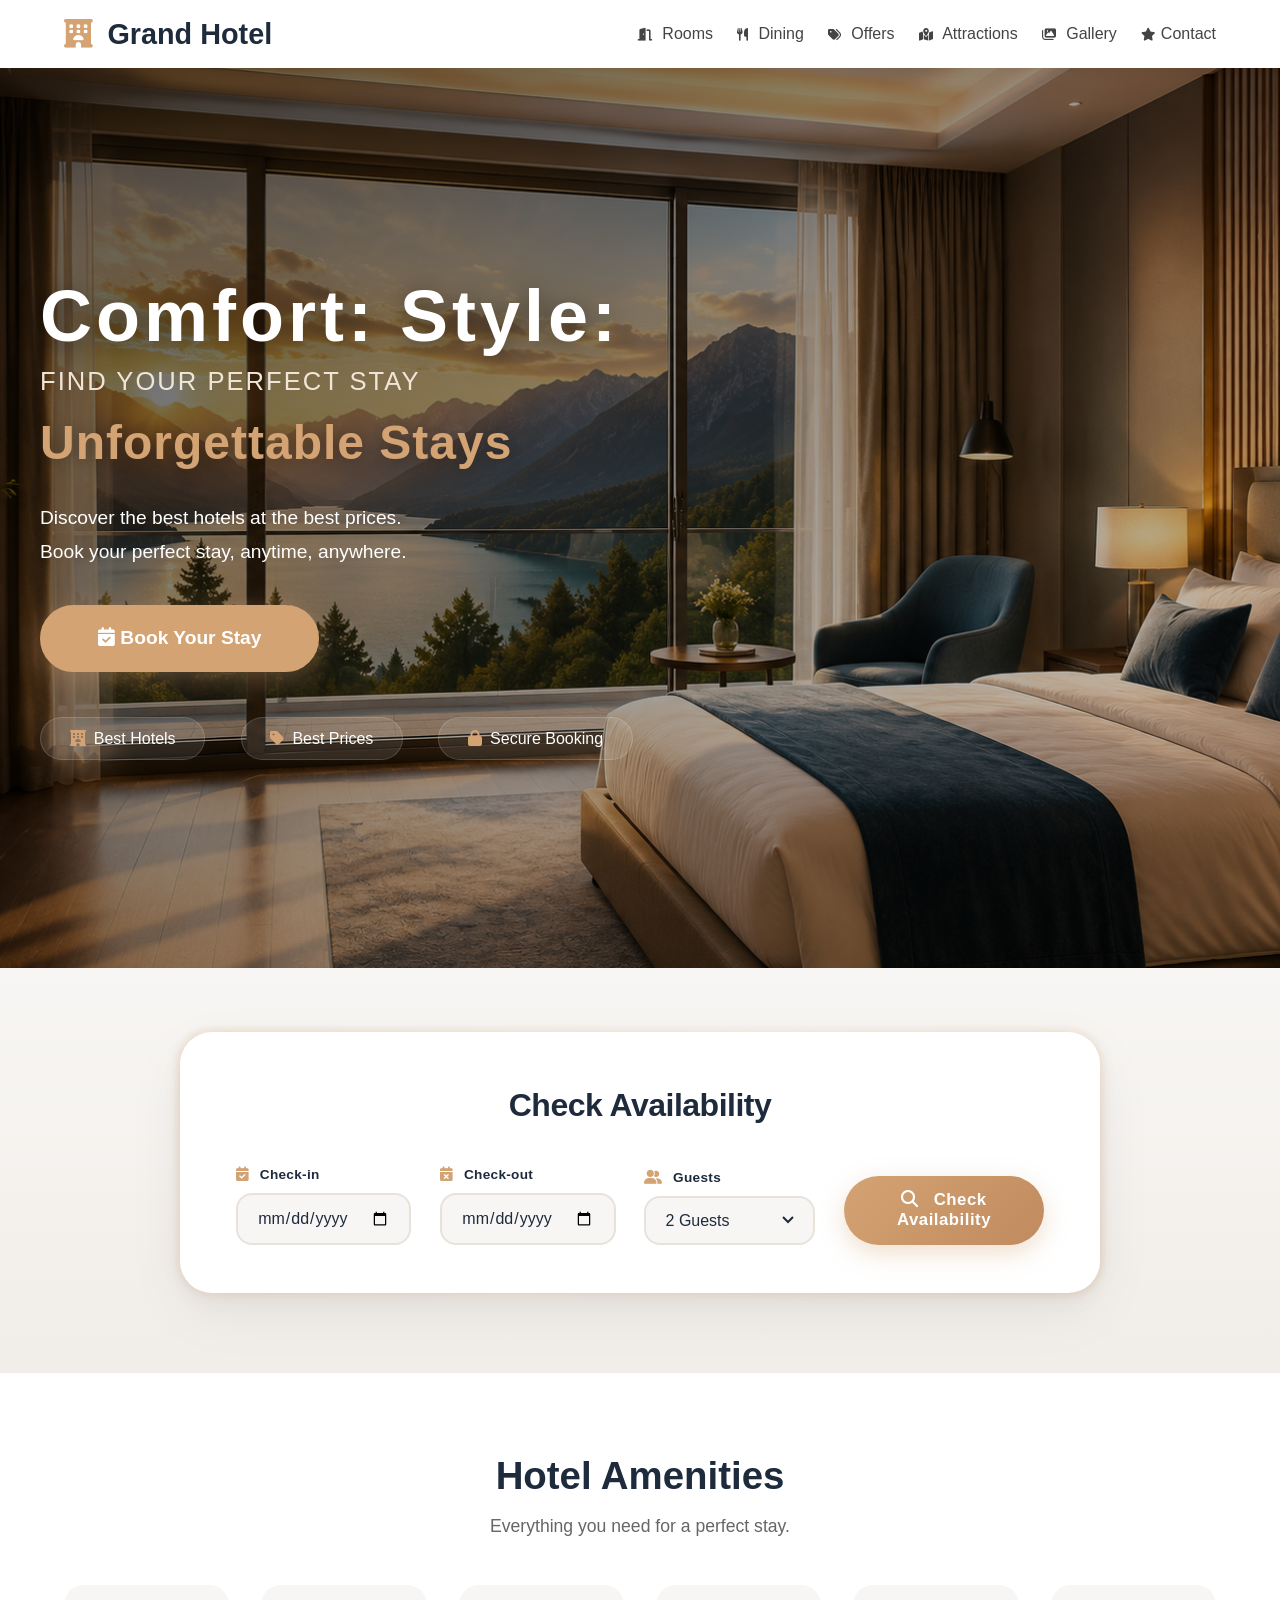
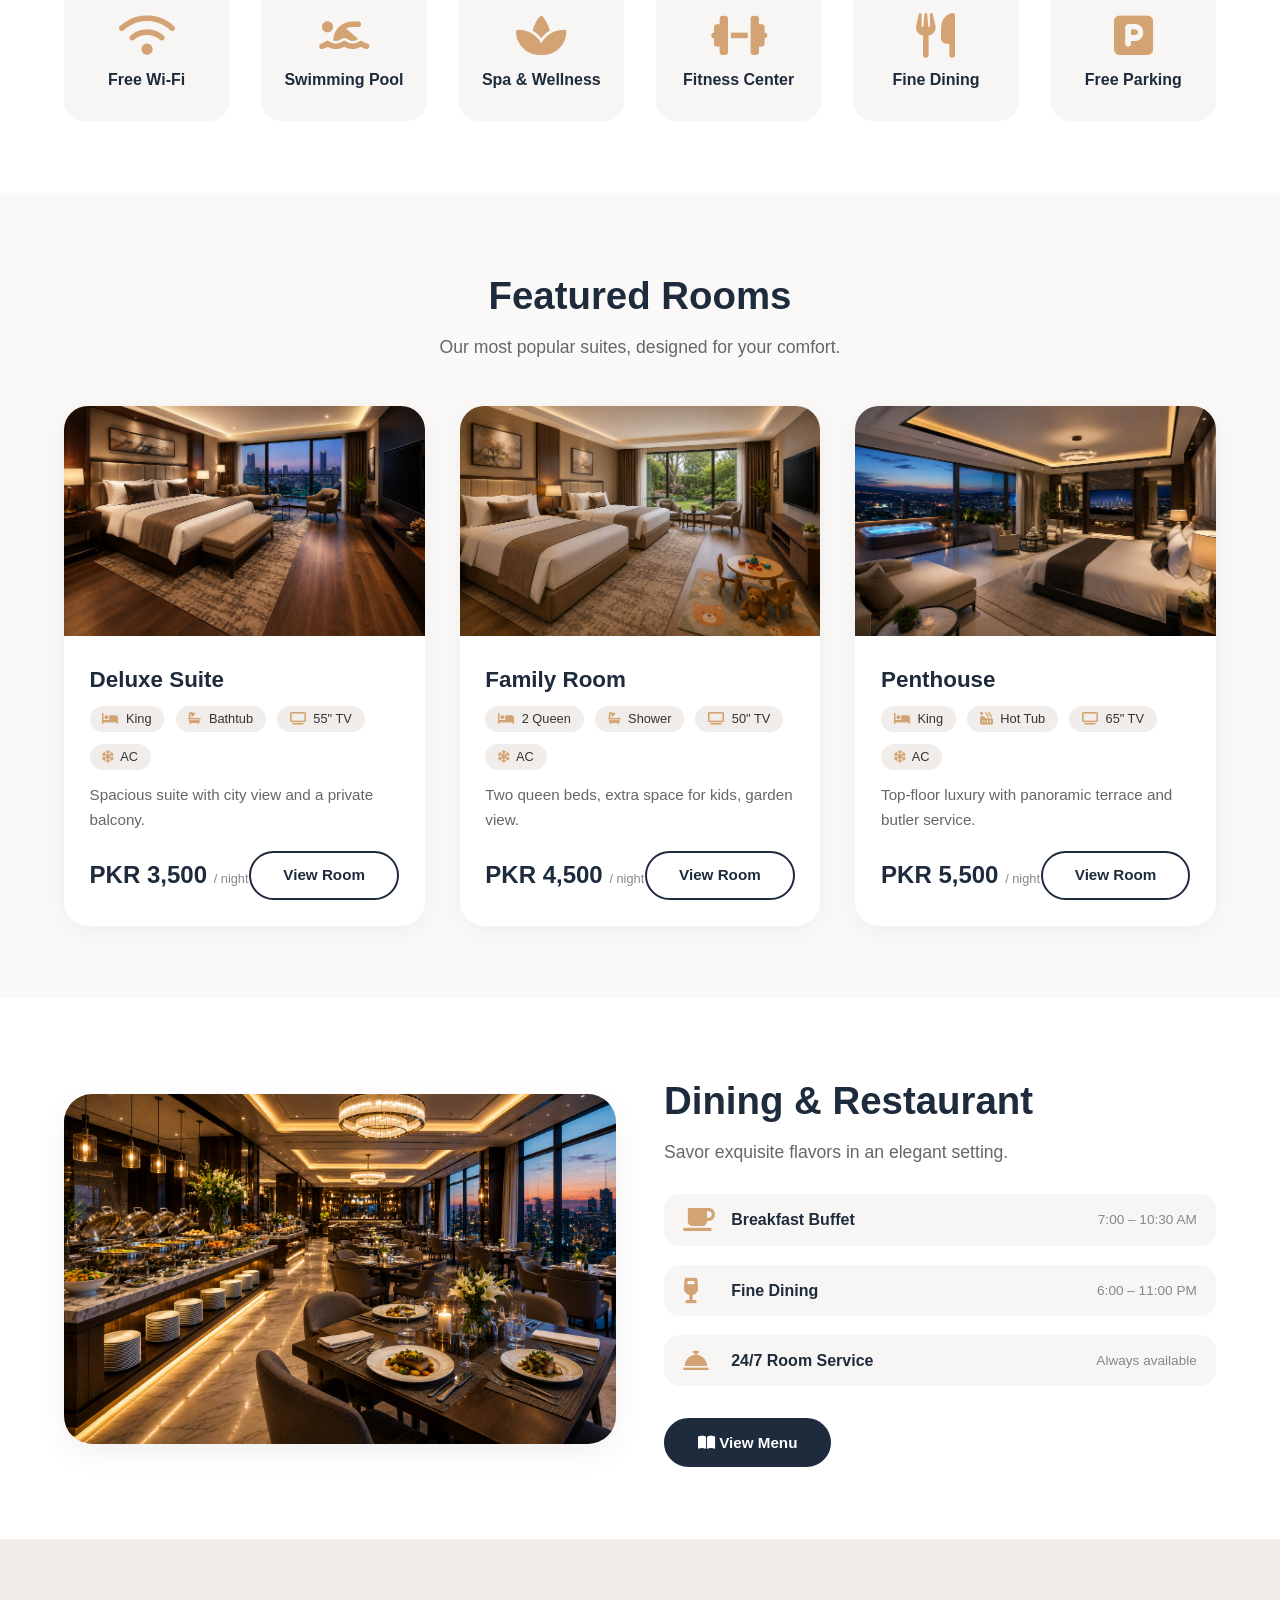
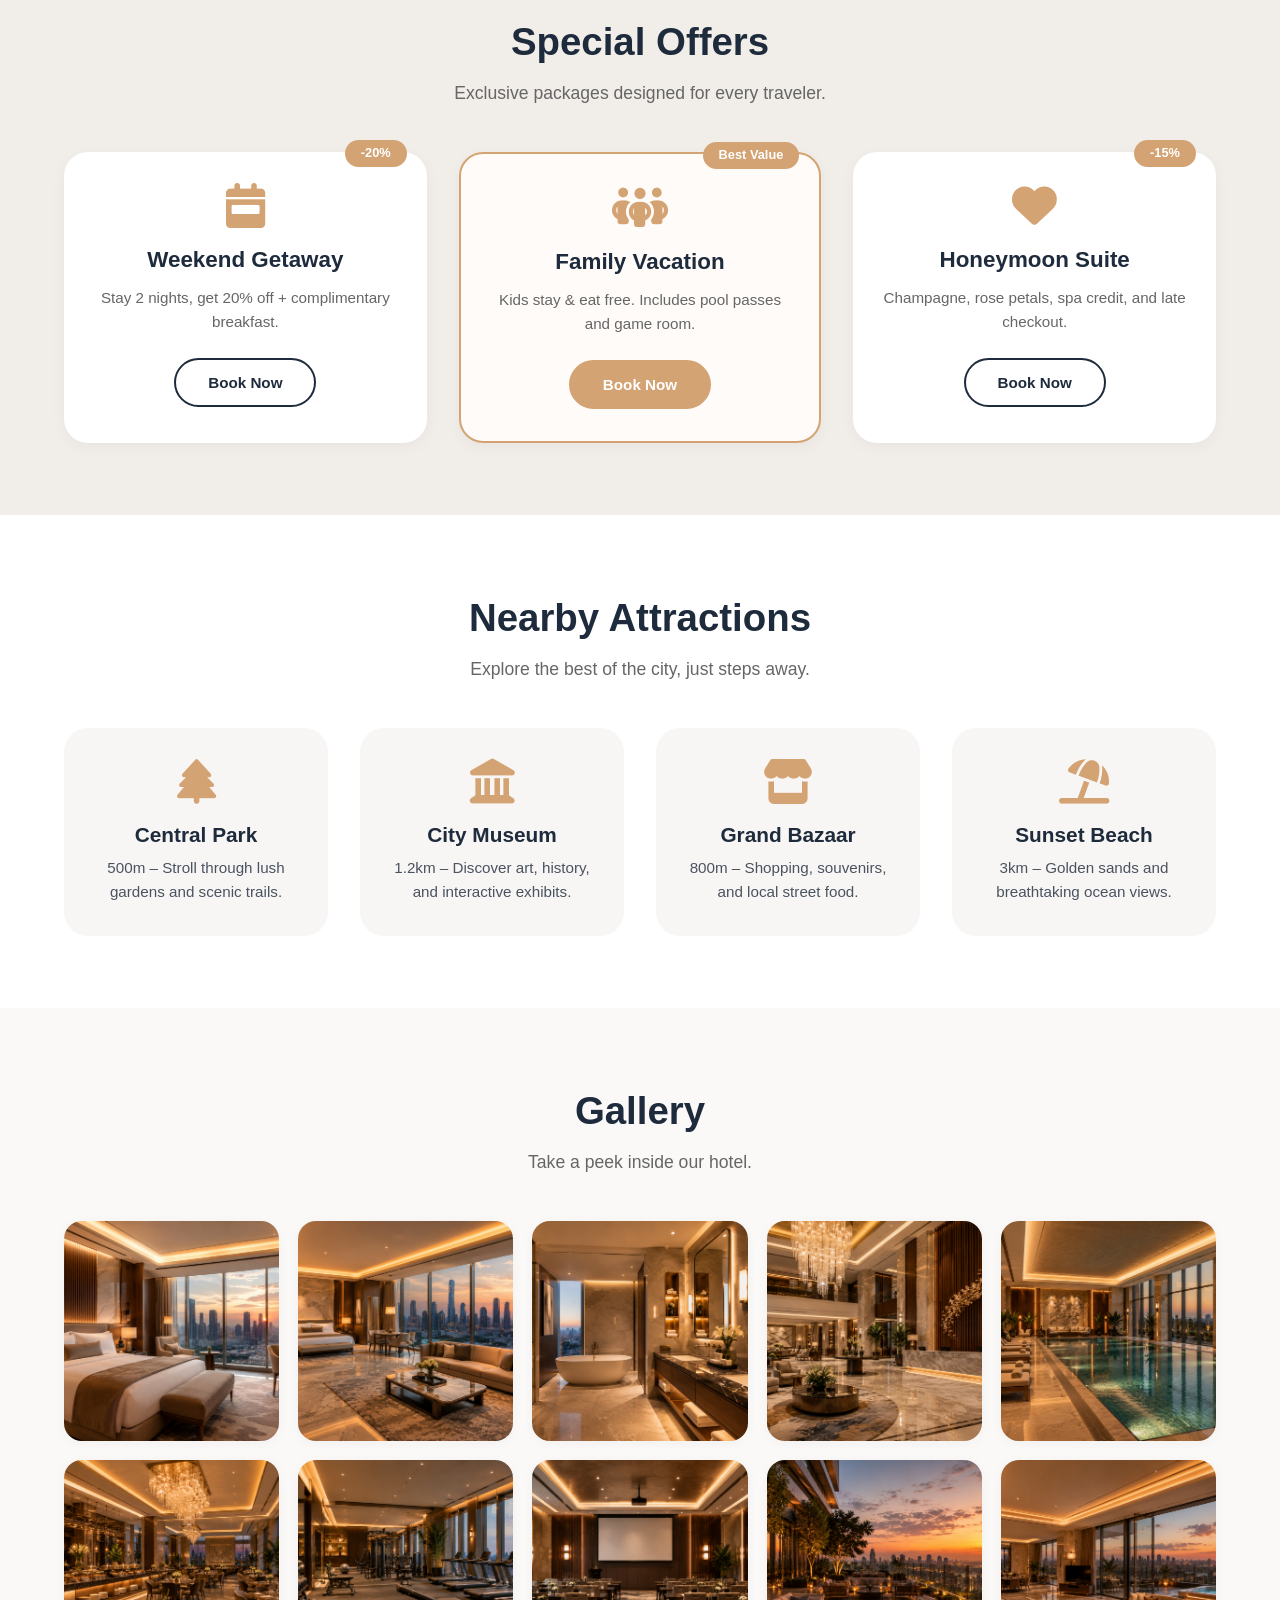
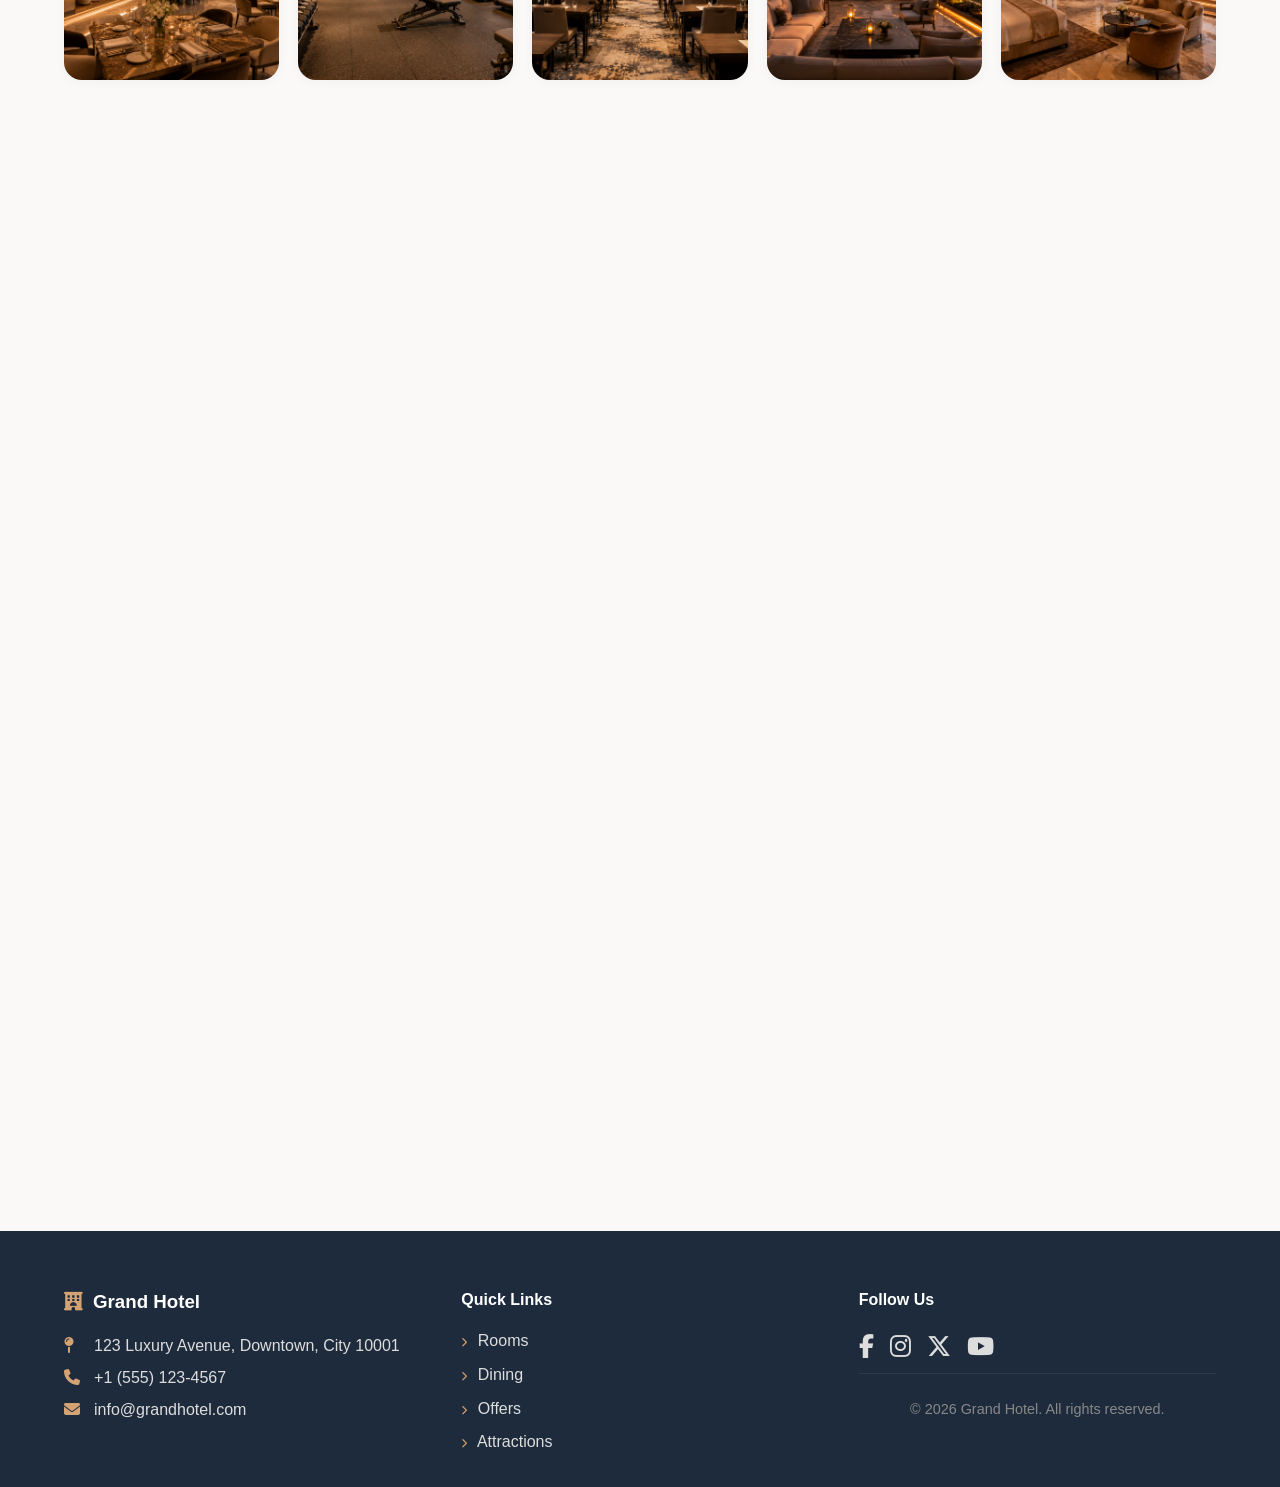
==== commit d2a1a6c1: "Update index.html" ====
--- a/index.html
+++ b/index.html
@@ -4,54 +4,43 @@
   <meta charset="UTF-8" />
   <meta name="viewport" content="width=device-width, initial-scale=1.0" />
   <title>Grand Hotel · Home</title>
-  <!-- FontAwesome 6 (Free) -->
+  <!-- FontAwesome 6 -->
   <link rel="stylesheet" href="https://cdnjs.cloudflare.com/ajax/libs/font-awesome/6.5.1/css/all.min.css" />
   <link rel="stylesheet" href="index.css" />
 </head>
 <body>
 
   <!-- ===== HEADER ===== -->
- <header class="header">
-  <div class="container header__inner">
-    <!-- Logo stays here (desktop & mobile) -->
-    <a href="./index.html" class="logo">
-      <i class="fas fa-hotel"></i> Grand Hotel
-    </a>
-
-    <!-- Navigation (popup on mobile) -->
-    <nav class="nav" id="mainNav">
-      <!-- LOGO REMOVED – no duplicate logo here -->
-
-      <ul class="nav__list">
-        <li><a href="./rooms.html"><i class="fas fa-door-open"></i> Rooms</a></li>
-        <li><a href="./dining.html"><i class="fas fa-utensils"></i> Dining</a></li>
-        <li><a href="./packages.html"><i class="fas fa-tags"></i> Offers</a></li>
-        <li><a href="./attractions.html"><i class="fas fa-map-marked-alt"></i> Attractions</a></li>
-        <li><a href="./gallery.html"><i class="fas fa-images"></i> Gallery</a></li>
-        <li><a href="./contact.html"><i class="fas fa-star"></i>Contact</a></li>
-      </ul>
-
-      <a href="#booking" class="btn btn--primary nav__cta">
-        <i class="fas fa-calendar-check"></i> Book Now
+  <header class="header">
+    <div class="container header__inner">
+      <a href="./index.html" class="logo">
+        <i class="fas fa-hotel"></i> Grand Hotel
       </a>
-
-      <!-- CLOSE BUTTON – appears only in popup -->
-      <button class="nav__close" id="navClose" aria-label="Close menu">
-        <i class="fas fa-times"></i>
+      <nav class="nav" id="mainNav">
+        <!-- Logo removed from here -->
+        <ul class="nav__list">
+          <li><a href="./rooms.html"><i class="fas fa-door-open"></i> Rooms</a></li>
+          <li><a href="./dining.html"><i class="fas fa-utensils"></i> Dining</a></li>
+          <li><a href="./packages.html"><i class="fas fa-tags"></i> Offers</a></li>
+          <li><a href="./attractions.html"><i class="fas fa-map-marked-alt"></i> Attractions</a></li>
+          <li><a href="./gallery.html"><i class="fas fa-images"></i> Gallery</a></li>
+          <li><a href="./contact.html"><i class="fas fa-star"></i>Contact</a></li>
+        </ul>
+        <a href="#booking" class="btn btn--primary nav__cta"><i class="fas fa-calendar-check"></i> Book Now</a>
+        <!-- NO CLOSE BUTTON -->
+      </nav>
+      <!-- Hamburger stays in header -->
+      <button class="hamburger" id="hamburger" aria-label="Menu">
+        <span class="hamburger__bar"></span>
+        <span class="hamburger__bar"></span>
+        <span class="hamburger__bar"></span>
       </button>
-    </nav>
-
-    <!-- Hamburger stays here, in the header (right side) -->
-    <button class="hamburger" id="hamburger" aria-label="Menu">
-      <span class="hamburger__bar"></span>
-      <span class="hamburger__bar"></span>
-      <span class="hamburger__bar"></span>
-    </button>
-  </div>
-</header>
-
-<!-- Backdrop for overlay (remains) -->
-<div class="nav-backdrop" id="navBackdrop"></div>
+    </div>
+  </header>
+
+  <!-- ===== NAV BACKDROP ===== -->
+  <div class="nav-backdrop" id="navBackdrop"></div>
+
   <!-- ===== HERO ===== -->
   <section class="hero" id="hero">
     <div class="hero__overlay"></div>
@@ -85,11 +74,11 @@
         <form class="booking-form" id="bookingForm">
           <div class="booking-form__group">
             <label for="checkin"><i class="fas fa-calendar-check"></i> Check-in</label>
-            <input type="date" id="checkin" placeholder="mm/dd/yyyy" required />
+            <input type="date" id="checkin" required />
           </div>
           <div class="booking-form__group">
             <label for="checkout"><i class="fas fa-calendar-times"></i> Check-out</label>
-            <input type="date" id="checkout" placeholder="mm/dd/yyyy" required />
+            <input type="date" id="checkout" required />
           </div>
           <div class="booking-form__group">
             <label for="guests"><i class="fas fa-user-friends"></i> Guests</label>
@@ -131,7 +120,6 @@
       <h2 class="section__title">Featured Rooms</h2>
       <p class="section__subtitle">Our most popular suites, designed for your comfort.</p>
       <div class="rooms__grid" id="roomsGrid">
-        <!-- Room 1 -->
         <div class="room-card" data-base-price="3500">
           <img src="./room12.png" alt="Deluxe Suite" class="room-card__img" />
           <div class="room-card__body">
@@ -149,7 +137,6 @@
             </div>
           </div>
         </div>
-        <!-- Room 2 -->
         <div class="room-card" data-base-price="4500">
           <img src="room2.png" alt="Family Room" class="room-card__img" />
           <div class="room-card__body">
@@ -167,7 +154,6 @@
             </div>
           </div>
         </div>
-        <!-- Room 3 -->
         <div class="room-card" data-base-price="5500">
           <img src="room3.png" alt="Penthouse" class="room-card__img" />
           <div class="room-card__body">
@@ -189,7 +175,7 @@
     </div>
   </section>
 
-  <!-- ===== DINING & RESTAURANT ===== -->
+  <!-- ===== DINING ===== -->
   <section class="section dining" id="dining">
     <div class="container dining__inner">
       <div class="dining__image">
@@ -208,7 +194,7 @@
     </div>
   </section>
 
-  <!-- ===== SPECIAL OFFERS / PACKAGES ===== -->
+  <!-- ===== SPECIAL OFFERS ===== -->
   <section class="section packages" id="packages">
     <div class="container">
       <h2 class="section__title">Special Offers</h2>
@@ -239,7 +225,7 @@
     </div>
   </section>
 
-  <!-- ===== NEARBY ATTRACTIONS ===== -->
+  <!-- ===== ATTRACTIONS ===== -->
   <section class="section attractions" id="attractions">
     <div class="container">
       <h2 class="section__title">Nearby Attractions</h2>
@@ -275,39 +261,18 @@
       <h2 class="section__title">Gallery</h2>
       <p class="section__subtitle">Take a peek inside our hotel.</p>
       <div class="gallery__grid">
-        <div class="gallery__item" data-img="gallery1.png">
-          <img src="gallery1.png" alt="Lobby" />
-        </div>
-        <div class="gallery__item" data-img="gallery2.png">
-          <img src="gallery2.png" alt="Pool" />
-        </div>
-        <div class="gallery__item" data-img="gLLERY3.png">
-          <img src="gLLERY3.png" alt="Restaurant" />
-        </div>
-        <div class="gallery__item" data-img="GALLERY4.png">
-          <img src="GALLERY4.png" alt="Spa" />
-        </div>
-        <div class="gallery__item" data-img="GALLERY5.png">
-          <img src="GALLERY5.png" alt="Conference" />
-        </div>
-        <div class="gallery__item" data-img="GALLERY6.png">
-          <img src="GALLERY6.png" alt="Gym" />
-        </div>
-        <div class="gallery__item" data-img="GALLERY7.png">
-          <img src="GALLERY7.png" alt="Gym" />
-        </div>
-        <div class="gallery__item" data-img="GALLERY8.png">
-          <img src="GALLERY8.png" alt="Gym" />
-        </div>
-        <div class="gallery__item" data-img="GALLEY9.png">
-          <img src="GALLEY9.png" alt="Gym" />
-        </div>
-        <div class="gallery__item" data-img="GALLERY10.png">
-          <img src="GALLERY10.png" alt="Gym" />
-        </div>
-      </div>
-    </div>
-    <!-- Lightbox -->
+        <div class="gallery__item" data-img="gallery1.png"><img src="gallery1.png" alt="Lobby" /></div>
+        <div class="gallery__item" data-img="gallery2.png"><img src="gallery2.png" alt="Pool" /></div>
+        <div class="gallery__item" data-img="gLLERY3.png"><img src="gLLERY3.png" alt="Restaurant" /></div>
+        <div class="gallery__item" data-img="GALLERY4.png"><img src="GALLERY4.png" alt="Spa" /></div>
+        <div class="gallery__item" data-img="GALLERY5.png"><img src="GALLERY5.png" alt="Conference" /></div>
+        <div class="gallery__item" data-img="GALLERY6.png"><img src="GALLERY6.png" alt="Gym" /></div>
+        <div class="gallery__item" data-img="GALLERY7.png"><img src="GALLERY7.png" alt="Gym" /></div>
+        <div class="gallery__item" data-img="GALLERY8.png"><img src="GALLERY8.png" alt="Gym" /></div>
+        <div class="gallery__item" data-img="GALLEY9.png"><img src="GALLEY9.png" alt="Gym" /></div>
+        <div class="gallery__item" data-img="GALLERY10.png"><img src="GALLERY10.png" alt="Gym" /></div>
+      </div>
+    </div>
     <div class="lightbox" id="lightbox">
       <span class="lightbox__close" id="lightboxClose">&times;</span>
       <img class="lightbox__img" id="lightboxImg" src="" alt="Enlarged" />
--- a/index.css
+++ b/index.css
@@ -1241,139 +1241,160 @@
     }
 
     /* Backdrop overlay */
-    .nav-backdrop {
-        display: block;
-        position: fixed;
-        inset: 0;
-        background: rgba(0, 0, 0, 0.55);
-        backdrop-filter: blur(6px);
-        -webkit-backdrop-filter: blur(6px);
-        z-index: 99;
-        opacity: 0;
-        visibility: hidden;
-        transition: opacity 0.35s ease, visibility 0.35s ease;
-        cursor: pointer;
-    }
-
-    .nav-backdrop.is-visible {
-        opacity: 1;
-        visibility: visible;
-    }
-
-    /* The nav panel – slides in from the right */
-    .nav {
-        position: fixed;
-        top: 0;
-        right: 0;
-        height: 100vh;
-        width: 82%;
-        max-width: 340px;
-        background: #ffffff;
-        box-shadow: -8px 0 40px rgba(0, 0, 0, 0.15);
-        z-index: 100;
-        padding: 1.8rem 1.8rem 2rem;
-        transform: translateX(100%);
-        transition: transform 0.4s cubic-bezier(0.4, 0, 0.2, 1);
-        display: flex !important;
-        flex-direction: column;
-        justify-content: flex-start;
-        align-items: stretch;
-        gap: 0.5rem;
-        border: none;
-        overflow-y: auto;
-        background: #ffffff;
-    }
-
-    .nav--open {
-        transform: translateX(0);
-    }
-
-    /* Logo inside menu (hidden on desktop, shown here) */
-    .nav .logo {
-        display: flex !important;
-        font-size: 1.6rem;
-        font-weight: 700;
-        color: #1e2b3c;
-        padding-bottom: 1.2rem;
-        margin-bottom: 0.8rem;
-        border-bottom: 2px solid #f0edea;
-        align-items: center;
-        gap: 0.5rem;
-    }
-
-    .nav .logo i {
-        color: #d4a373;
-    }
-
-    /* Nav list – clean, spaced */
-    .nav__list {
-        flex-direction: column;
-        gap: 0.4rem;
-        text-align: left;
-        width: 100%;
-        padding: 0;
-        margin: 0 0 1.5rem;
-        list-style: none;
-    }
-
-    .nav__list li {
-        width: 100%;
-    }
-
-    .nav__list a {
-        font-size: 1.1rem;
-        font-weight: 500;
-        padding: 0.75rem 0;
-        display: flex;
-        align-items: center;
-        gap: 0.9rem;
-        color: #1e2b3c;
-        border-bottom: 1px solid #f5f3f1;
-        transition: color 0.2s ease, padding-left 0.2s ease;
-        width: 100%;
-    }
-
-    .nav__list a:hover {
-        color: #d4a373;
-        padding-left: 0.3rem;
-    }
-
-    .nav__list a i {
-        width: 1.6rem;
-        color: #d4a373;
-        font-size: 1.1rem;
-        text-align: center;
-    }
-
-    /* Active link highlight */
-    .nav__list a.nav__link--active {
-        color: #d4a373;
-        font-weight: 600;
-    }
-
-    .nav__list a.nav__link--active i {
-        color: #d4a373;
-    }
-
-    /* CTA button inside menu */
-    .nav__cta {
-        display: block !important;
-        width: 100%;
-        text-align: center;
-        margin-top: 0.3rem;
-        padding: 0.85rem !important;
-        font-size: 1rem !important;
-        background: #d4a373;
-        color: #fff;
-        border-radius: 50px;
-        border: none;
-        font-weight: 600;
-    }
-
-    .nav__cta:hover {
-        background: #c08a5e;
-    }
-
+   @media (max-width: 768px) {
+  /* ---- Overlay (backdrop) ---- */
+  .nav-backdrop {
+    display: block;
+    position: fixed;
+    inset: 0;
+    background: rgba(0, 0, 0, 0.6);
+    backdrop-filter: blur(6px);
+    -webkit-backdrop-filter: blur(6px);
+    z-index: 99;
+    opacity: 0;
+    visibility: hidden;
+    transition: opacity 0.4s ease, visibility 0.4s ease;
+  }
+  .nav-backdrop.is-visible {
+    opacity: 1;
+    visibility: visible;
+  }
+
+  /* ---- The popup card ---- */
+  .nav {
+    position: fixed;
+    top: 50%;
+    left: 50%;
+    transform: translate(-50%, -50%) scale(0.92);
+    width: 90%;
+    max-width: 400px;
+    max-height: 80vh;
+    padding: 2rem 1.8rem 1.8rem;
+    background: rgba(255, 255, 255, 0.92);
+    backdrop-filter: blur(16px);
+    -webkit-backdrop-filter: blur(16px);
+    border-radius: 32px;
+    box-shadow: 0 24px 80px rgba(0, 0, 0, 0.3);
+    z-index: 100;
+    opacity: 0;
+    visibility: hidden;
+    transition: all 0.35s cubic-bezier(0.4, 0, 0.2, 1);
+    display: flex !important;
+    flex-direction: column;
+    align-items: stretch;
+    gap: 0.5rem;
+    overflow-y: auto;
+    border: 1px solid rgba(255, 255, 255, 0.2);
+  }
+
+  /* Open state */
+  .nav--open {
+    opacity: 1;
+    visibility: visible;
+    transform: translate(-50%, -50%) scale(1);
+  }
+
+  /* ---- Hero background inside the card ---- */
+  .nav::before {
+    content: '';
+    position: absolute;
+    inset: 0;
+    background: url('./hero abnner.png') center/cover no-repeat;
+    opacity: 0.08;
+    border-radius: 32px;
+    z-index: 0;
+    pointer-events: none;
+  }
+
+  /* All content sits above the pseudo background */
+  .nav__list,
+  .nav__cta,
+  .nav__close {
+    position: relative;
+    z-index: 1;
+  }
+
+  /* ---- Close button (top‑right) ---- */
+  .nav__close {
+    position: absolute;
+    top: 12px;
+    right: 16px;
+    background: none;
+    border: none;
+    font-size: 2.2rem;
+    color: #1e2b3c;
+    cursor: pointer;
+    padding: 0.2rem 0.4rem;
+    line-height: 1;
+    transition: transform 0.2s, color 0.2s;
+    z-index: 2;
+  }
+  .nav__close:hover {
+    transform: rotate(90deg);
+    color: #d4a373;
+  }
+
+  /* ---- Nav list (popup links) ---- */
+  .nav__list {
+    flex-direction: column;
+    gap: 0.3rem;
+    margin: 0 0 1rem;
+    padding: 0;
+    list-style: none;
+    width: 100%;
+  }
+  .nav__list li {
+    width: 100%;
+  }
+  .nav__list a {
+    font-size: 1.25rem;
+    font-weight: 600;
+    padding: 0.75rem 0.5rem;
+    display: flex;
+    align-items: center;
+    gap: 1rem;
+    color: #1e2b3c;
+    border-bottom: 1px solid rgba(0, 0, 0, 0.06);
+    transition: color 0.2s, padding-left 0.2s;
+  }
+  .nav__list a i {
+    width: 1.8rem;
+    color: #d4a373;
+    font-size: 1.1rem;
+    text-align: center;
+  }
+  .nav__list a:hover {
+    color: #d4a373;
+    padding-left: 0.8rem;
+  }
+
+  /* ---- CTA button inside popup ---- */
+  .nav__cta {
+    display: block !important;
+    width: 100%;
+    text-align: center;
+    margin-top: 0.5rem;
+    padding: 0.9rem !important;
+    font-size: 1.1rem !important;
+    background: #d4a373;
+    color: #fff;
+    border-radius: 50px;
+    border: none;
+    font-weight: 600;
+    transition: background 0.2s;
+  }
+  .nav__cta:hover {
+    background: #c08a5e;
+  }
+
+  /* ---- Hide the logo that was inside nav (if any) ---- */
+  .nav .logo {
+    display: none !important;
+  }
+
+  /* ---- Hamburger stays in header (no change needed) ---- */
+  /* The hamburger is already in the header, so we keep its default styles */
+}
     /* Small footer inside menu (optional) */
     .nav__footer {
         margin-top: auto;
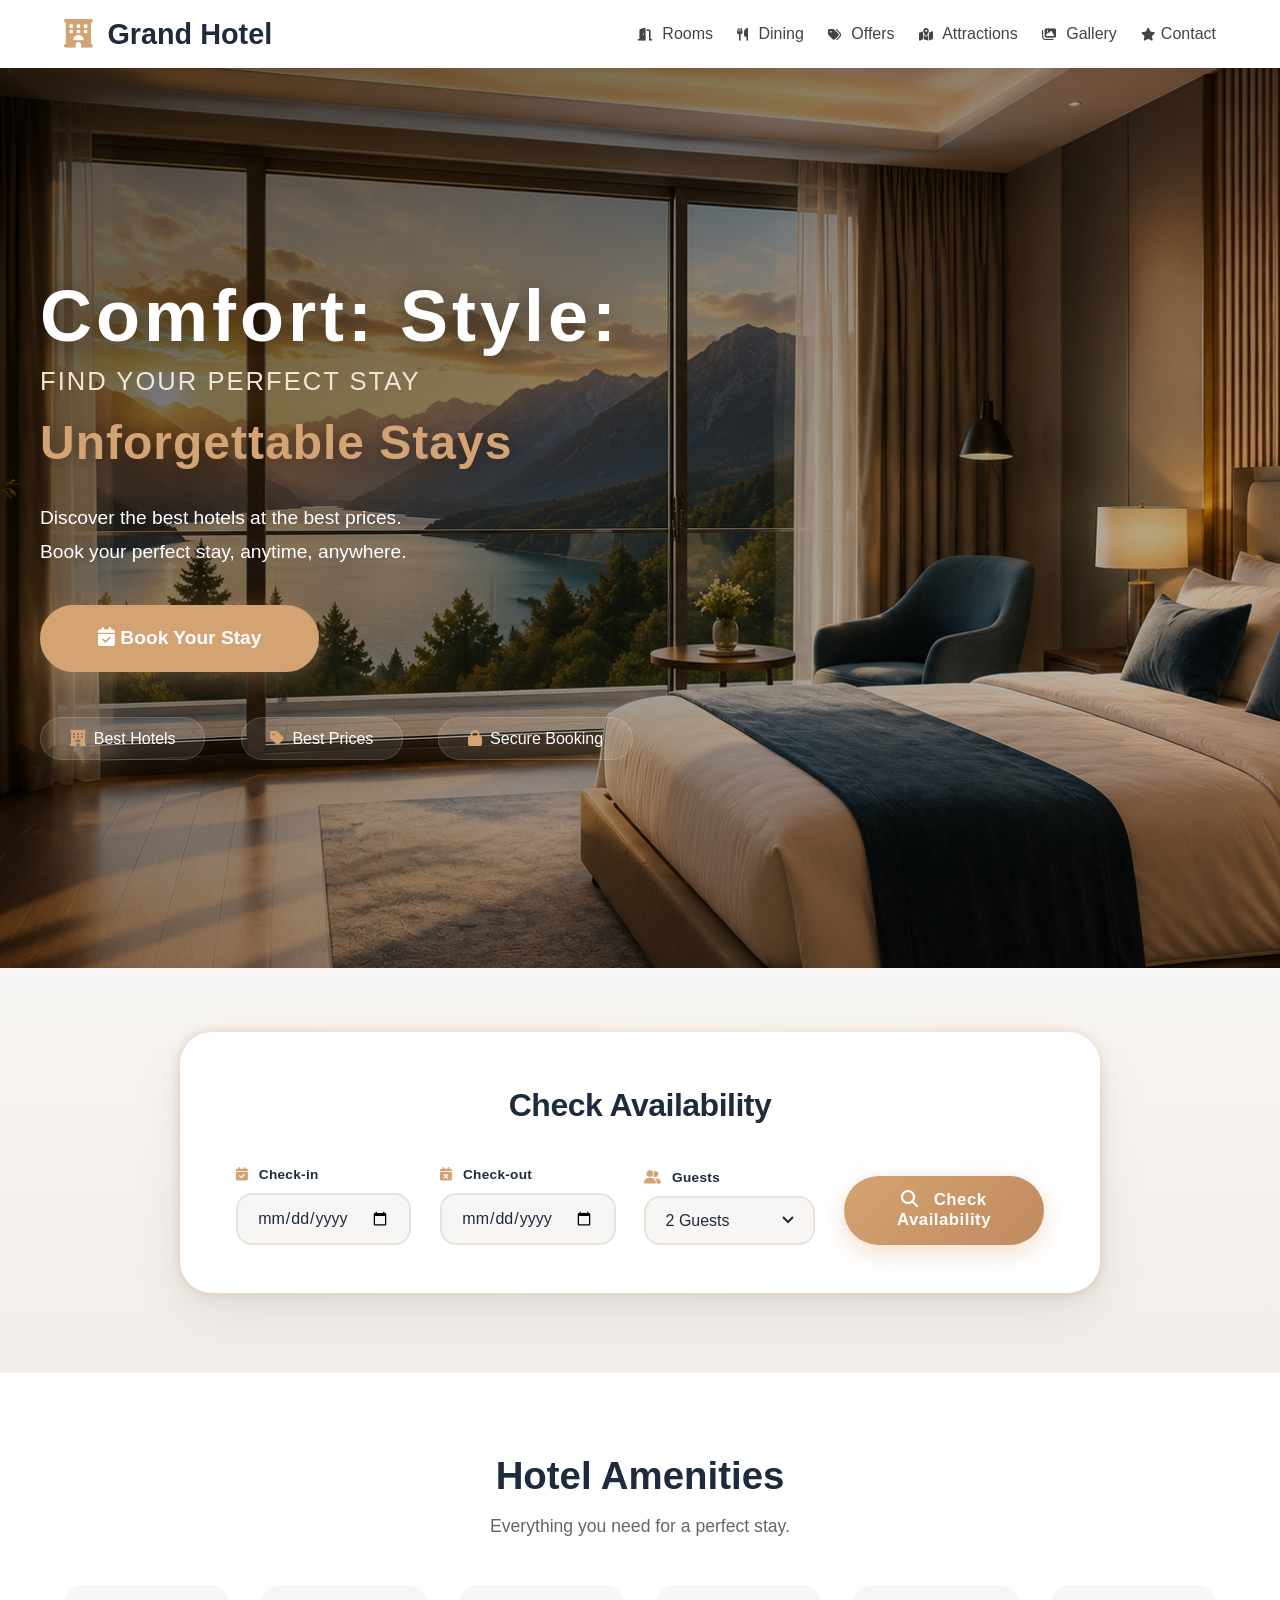
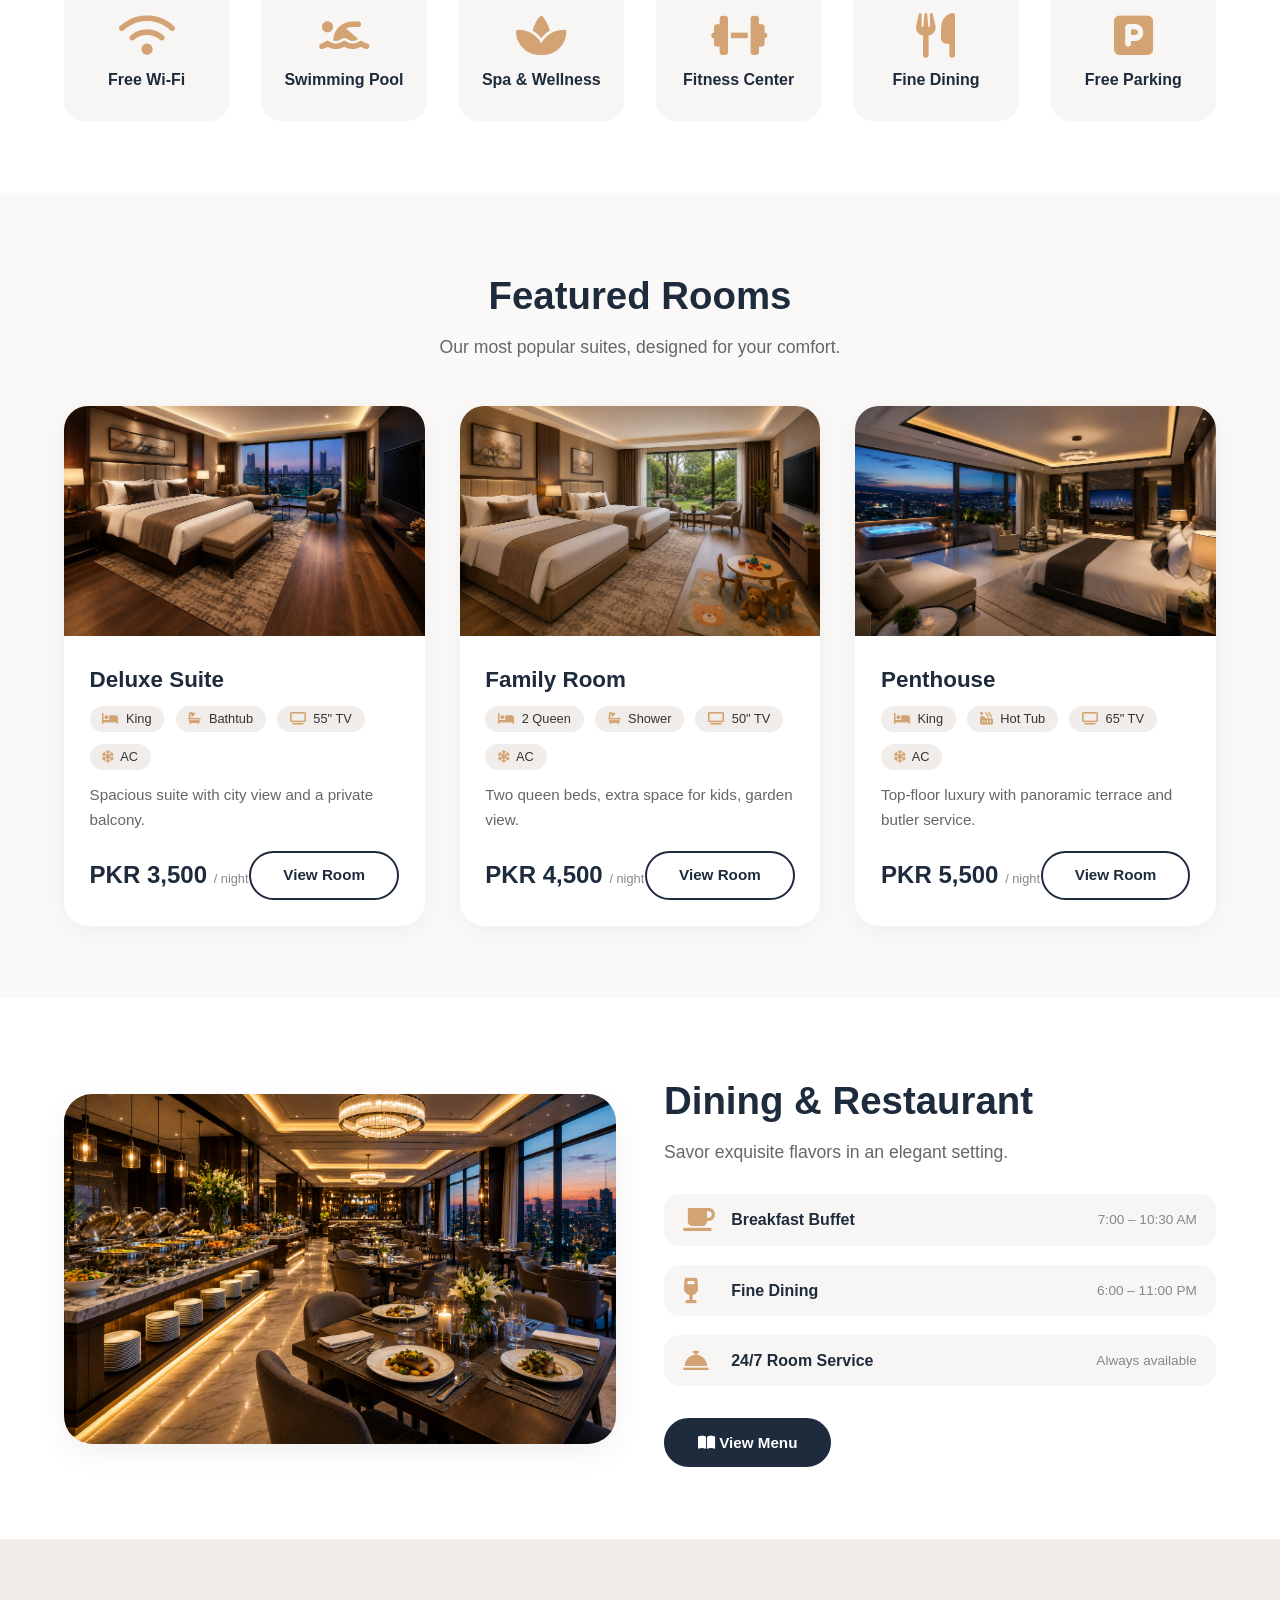
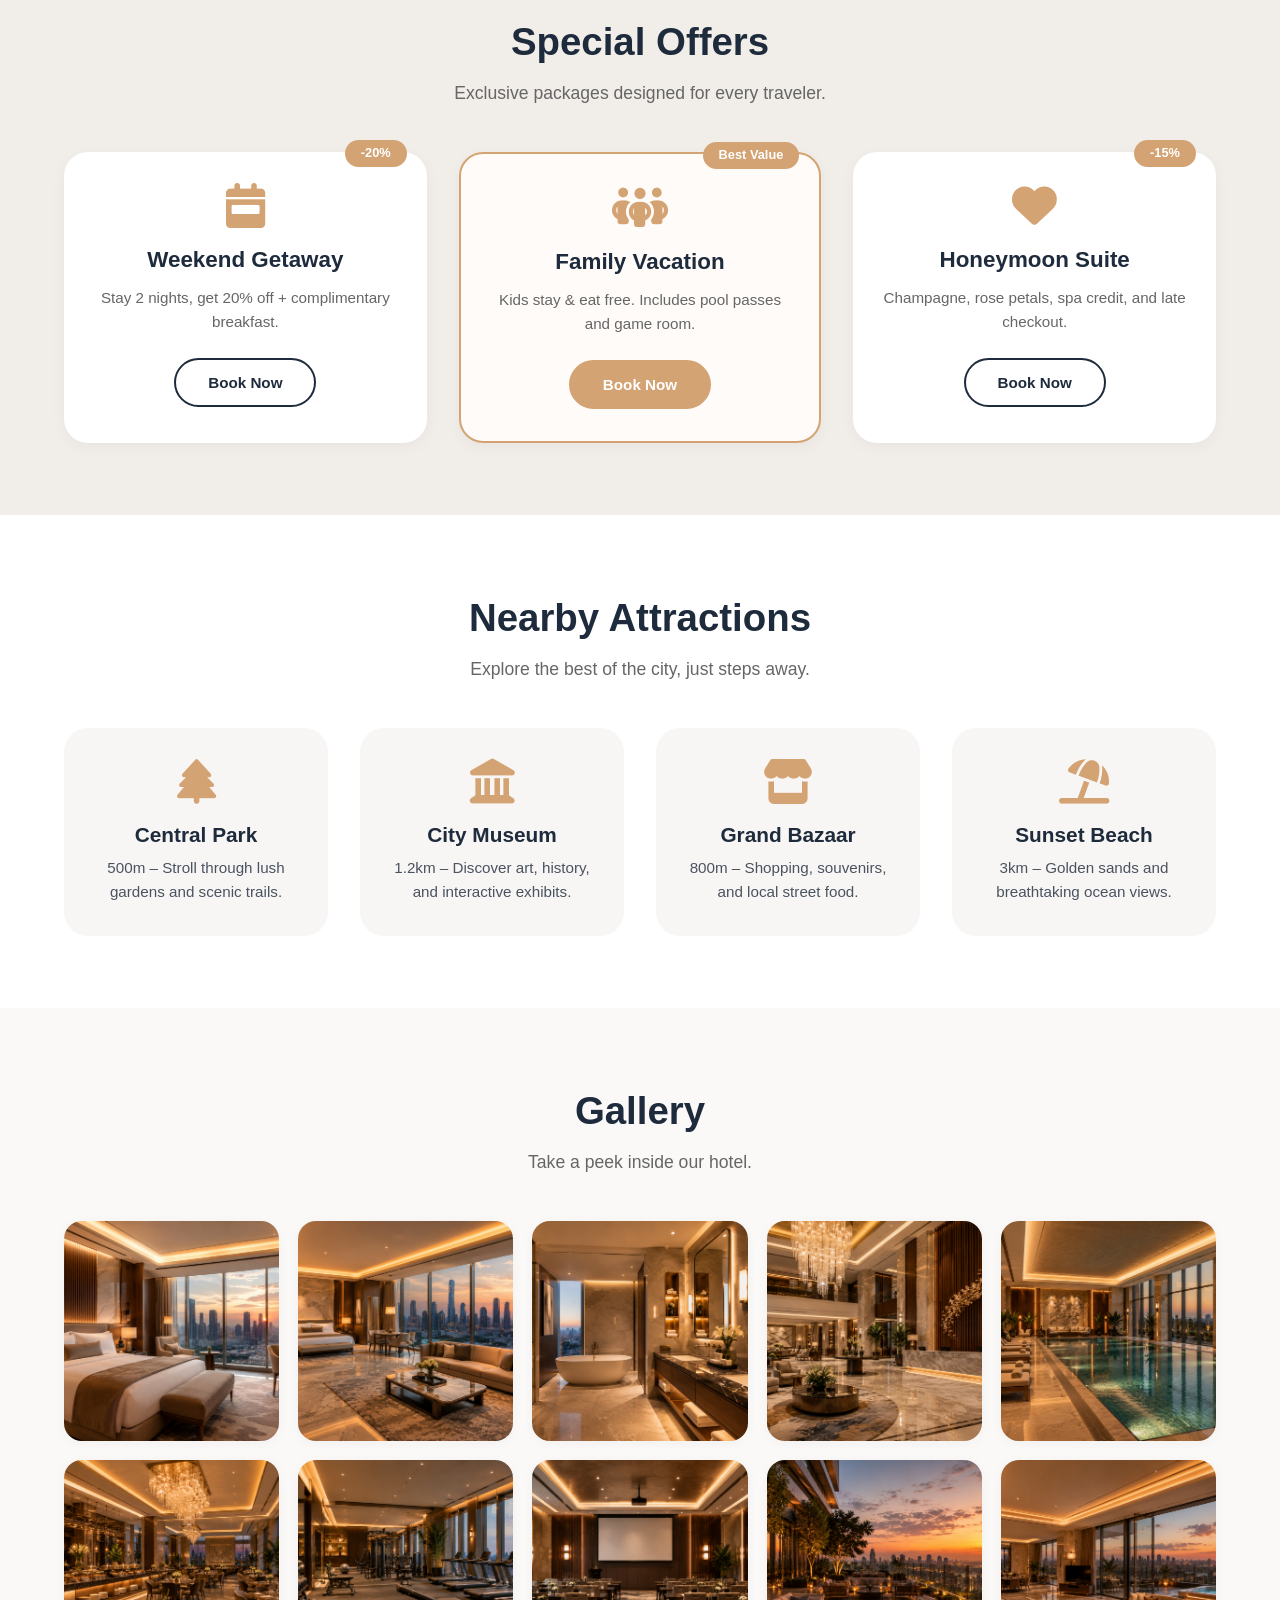
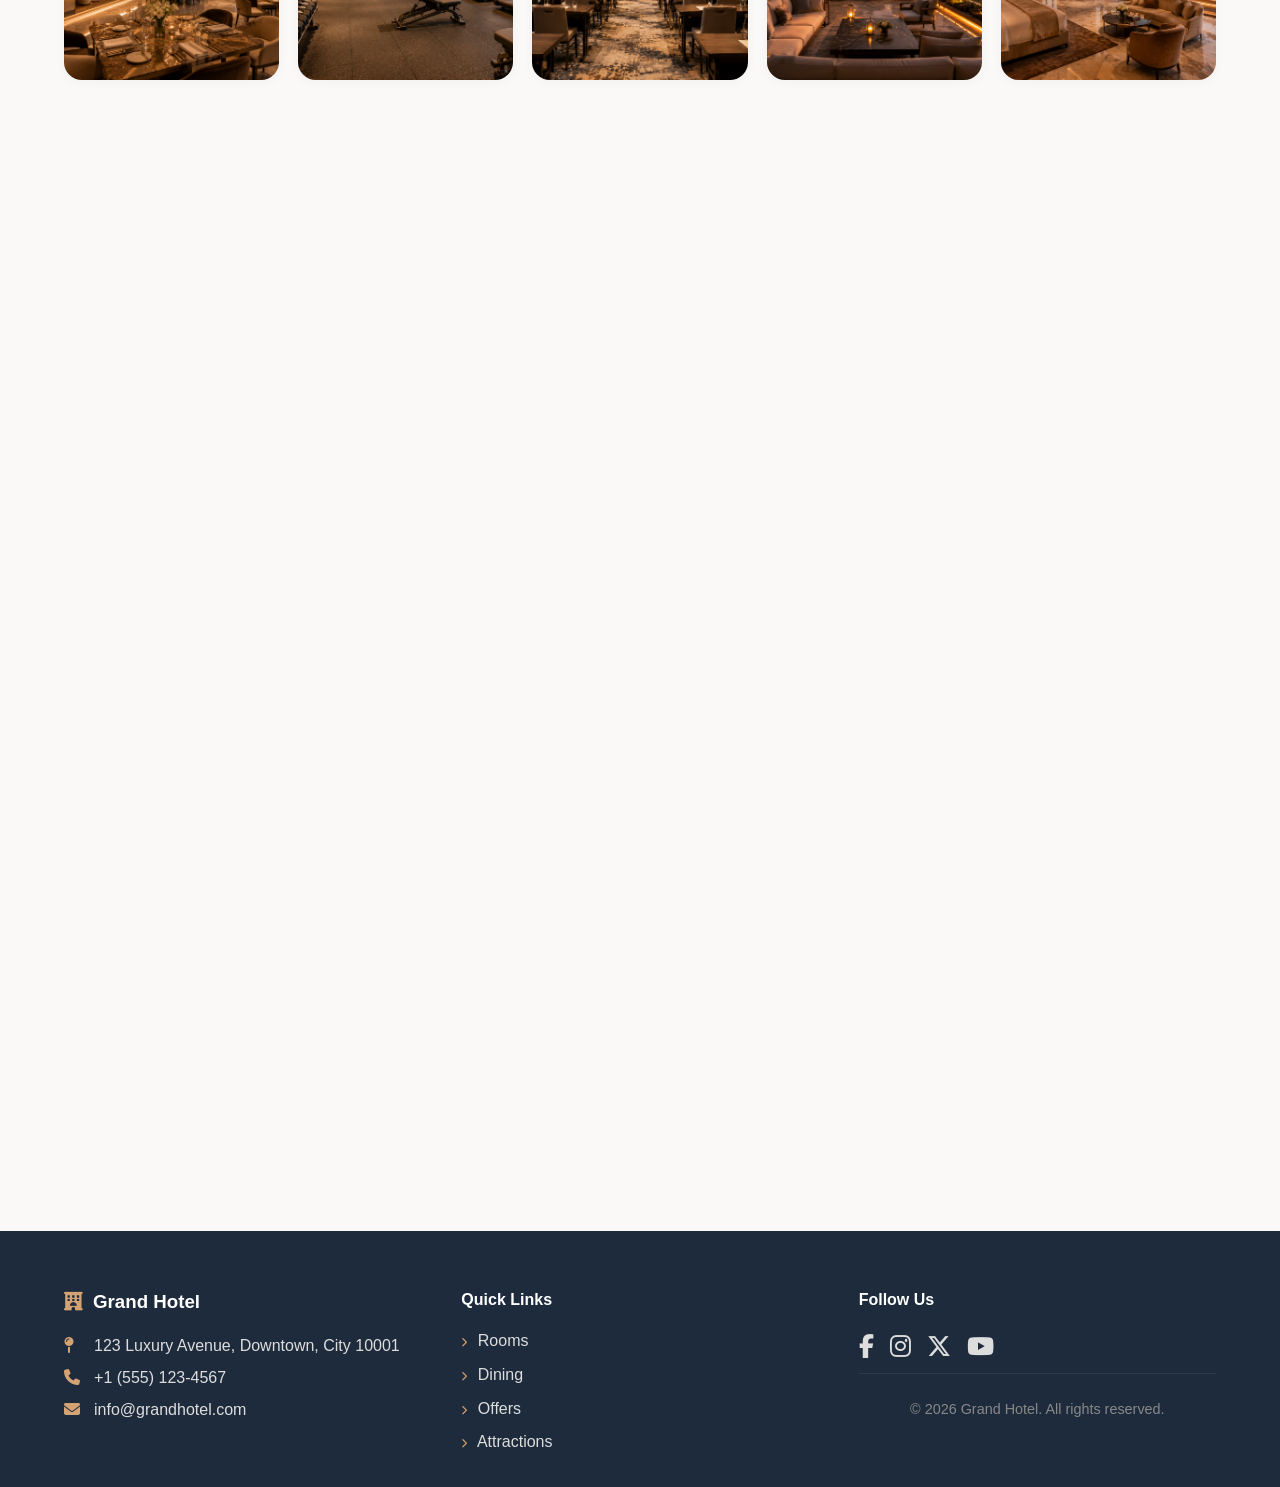
==== commit a3d801ff: "Update fmt.Println message from 'Hello' to 'Goodbye'" ====
--- a/index.html
+++ b/index.html
@@ -20,7 +20,7 @@
         <!-- Logo removed from here -->
         <ul class="nav__list">
           <li><a href="./rooms.html"><i class="fas fa-door-open"></i> Rooms</a></li>
-          <li><a href="./dining.html"><i class="fas fa-utensils"></i> Dining</a></li>
+          <li><a href="./dinning.html"><i class="fas fa-utensils"></i> Dining</a></li>
           <li><a href="./packages.html"><i class="fas fa-tags"></i> Offers</a></li>
           <li><a href="./attractions.html"><i class="fas fa-map-marked-alt"></i> Attractions</a></li>
           <li><a href="./gallery.html"><i class="fas fa-images"></i> Gallery</a></li>
--- a/index.css
+++ b/index.css
@@ -1,1248 +1,1041 @@
 /* ===== RESET & BASE ===== */
 * {
-    margin: 0;
-    padding: 0;
-    box-sizing: border-box;
+  margin: 0;
+  padding: 0;
+  box-sizing: border-box;
 }
 
 body {
-    font-family: 'Segoe UI', Tahoma, Geneva, Verdana, sans-serif;
-    line-height: 1.6;
-    color: #1e2b3c;
-    background: #faf9f8;
-    overflow-x: hidden;
+  font-family: 'Segoe UI', Tahoma, Geneva, Verdana, sans-serif;
+  line-height: 1.6;
+  color: #1e2b3c;
+  background: #faf9f8;
+  overflow-x: hidden;
 }
 
 a {
-    text-decoration: none;
-    color: inherit;
+  text-decoration: none;
+  color: inherit;
 }
 
 img {
-    max-width: 100%;
-    display: block;
+  max-width: 100%;
+  display: block;
 }
 
 .container {
-    max-width: 1200px;
-    margin: 0 auto;
-    padding: 0 1.5rem;
+  max-width: 1200px;
+  margin: 0 auto;
+  padding: 0 1.5rem;
 }
 
 /* ===== BUTTONS ===== */
 .btn {
-    display: inline-block;
-    padding: 0.65rem 2rem;
-    border-radius: 50px;
-    font-weight: 600;
-    border: 2px solid transparent;
-    cursor: pointer;
-    transition: all 0.3s ease;
-    font-size: 0.95rem;
-    text-align: center;
+  display: inline-block;
+  padding: 0.65rem 2rem;
+  border-radius: 50px;
+  font-weight: 600;
+  border: 2px solid transparent;
+  cursor: pointer;
+  transition: all 0.3s ease;
+  font-size: 0.95rem;
+  text-align: center;
 }
 
 .btn--primary {
-    background: #1e2b3c;
-    color: #fff;
-    border-color: #1e2b3c;
-}
-
+  background: #1e2b3c;
+  color: #fff;
+  border-color: #1e2b3c;
+}
 .btn--primary:hover {
-    background: #2c3e50;
-    border-color: #2c3e50;
+  background: #2c3e50;
+  border-color: #2c3e50;
 }
 
 .btn--accent {
-    background: #d4a373;
-    color: #fff;
-    border-color: #d4a373;
-}
-
+  background: #d4a373;
+  color: #fff;
+  border-color: #d4a373;
+}
 .btn--accent:hover {
-    background: #c08a5e;
-    border-color: #c08a5e;
+  background: #c08a5e;
+  border-color: #c08a5e;
 }
 
 .btn--outline {
-    background: transparent;
-    color: #1e2b3c;
-    border-color: #1e2b3c;
-}
-
+  background: transparent;
+  color: #1e2b3c;
+  border-color: #1e2b3c;
+}
 .btn--outline:hover {
-    background: #1e2b3c;
-    color: #fff;
+  background: #1e2b3c;
+  color: #fff;
 }
 
 /* ===== SECTION TITLES ===== */
 .section {
-    padding: 4.5rem 0;
-    opacity: 0;
-    transform: translateY(50px);
-    transition: opacity 0.8s ease, transform 0.8s ease;
-}
-
+  padding: 4.5rem 0;
+  opacity: 0;
+  transform: translateY(50px);
+  transition: opacity 0.8s ease, transform 0.8s ease;
+}
 .section--visible {
-    opacity: 1;
-    transform: translateY(0);
+  opacity: 1;
+  transform: translateY(0);
 }
 
 .section__title {
-    font-size: 2.4rem;
-    text-align: center;
-    color: #1e2b3c;
-    margin-bottom: 0.4rem;
-}
-
+  font-size: 2.4rem;
+  text-align: center;
+  color: #1e2b3c;
+  margin-bottom: 0.4rem;
+}
 .section__subtitle {
-    text-align: center;
-    color: #666;
-    margin-bottom: 2.8rem;
-    font-size: 1.1rem;
+  text-align: center;
+  color: #666;
+  margin-bottom: 2.8rem;
+  font-size: 1.1rem;
 }
 
 /* ===== HEADER ===== */
 .header {
-    background: #fff;
-    box-shadow: 0 2px 12px rgba(0, 0, 0, 0.04);
-    position: sticky;
-    top: 0;
-    z-index: 100;
-    padding: 0.7rem 0;
-}
-
+  background: #fff;
+  box-shadow: 0 2px 12px rgba(0, 0, 0, 0.04);
+  position: sticky;
+  top: 0;
+  z-index: 100;
+  padding: 0.7rem 0;
+}
 .header__inner {
-    display: flex;
-    justify-content: space-between;
-    align-items: center;
-    flex-wrap: wrap;
-}
-
+  display: flex;
+  justify-content: space-between;
+  align-items: center;
+  flex-wrap: wrap;
+}
 .logo {
-    font-size: 1.8rem;
-    font-weight: 700;
-    color: #1e2b3c;
-}
-
+  font-size: 1.8rem;
+  font-weight: 700;
+  color: #1e2b3c;
+}
 .logo i {
-    color: #d4a373;
-    margin-right: 0.4rem;
+  color: #d4a373;
+  margin-right: 0.4rem;
 }
 
 .nav {
-    display: flex;
-    align-items: center;
-    gap: 2rem;
-}
-
+  display: flex;
+  align-items: center;
+  gap: 2rem;
+}
 .nav__list {
-    display: flex;
-    list-style: none;
-    gap: 1.5rem;
-}
-
+  display: flex;
+  list-style: none;
+  gap: 1.5rem;
+}
 .nav__list a {
-    font-weight: 500;
-    color: #444;
-    transition: color 0.3s;
-}
-
+  font-weight: 500;
+  color: #444;
+  transition: color 0.3s;
+}
 .nav__list a i {
-    margin-right: 6px;
-    font-size: 0.8rem;
-}
-
+  margin-right: 6px;
+  font-size: 0.8rem;
+}
 .nav__list a:hover {
-    color: #d4a373;
-}
-
+  color: #d4a373;
+}
 .nav__cta {
-    display: none;
-}
-
-/* ===== HAMBURGER – PROFESSIONAL ===== */
+  display: none;
+}
+
+/* ===== HAMBURGER ===== */
 .hamburger {
-    display: none;
-    flex-direction: column;
-    justify-content: center;
-    align-items: center;
-    gap: 5px;
-    background: transparent;
-    border: none;
-    cursor: pointer;
-    padding: 8px 6px;
-    border-radius: 8px;
-    transition: background 0.3s ease;
-    width: 44px;
-    height: 44px;
-    position: relative;
-    z-index: 110;
-}
-
+  display: none;
+  flex-direction: column;
+  justify-content: center;
+  align-items: center;
+  gap: 5px;
+  background: transparent;
+  border: none;
+  cursor: pointer;
+  padding: 8px 6px;
+  border-radius: 8px;
+  transition: background 0.3s ease;
+  width: 44px;
+  height: 44px;
+  position: relative;
+  z-index: 110;
+}
 .hamburger:hover {
-    background: rgba(0, 0, 0, 0.04);
-}
-
+  background: rgba(0, 0, 0, 0.04);
+}
 .hamburger__bar {
-    display: block;
-    width: 28px;
-    height: 3px;
-    background: #1e2b3c;
-    border-radius: 4px;
-    transition: all 0.3s cubic-bezier(0.4, 0, 0.2, 1);
-    transform-origin: center;
-    will-change: transform, opacity;
-}
-
+  display: block;
+  width: 28px;
+  height: 3px;
+  background: #1e2b3c;
+  border-radius: 4px;
+  transition: all 0.3s cubic-bezier(0.4, 0, 0.2, 1);
+  transform-origin: center;
+  will-change: transform, opacity;
+}
 .hamburger.is-active .hamburger__bar:nth-child(1) {
-    transform: translateY(8px) rotate(45deg);
-}
-
+  transform: translateY(8px) rotate(45deg);
+}
 .hamburger.is-active .hamburger__bar:nth-child(2) {
-    opacity: 0;
-    transform: scaleX(0);
-}
-
+  opacity: 0;
+  transform: scaleX(0);
+}
 .hamburger.is-active .hamburger__bar:nth-child(3) {
-    transform: translateY(-8px) rotate(-45deg);
-}
-
-/* ===== NAV BACKDROP (mobile overlay) ===== */
+  transform: translateY(-8px) rotate(-45deg);
+}
+
+/* ===== NAV BACKDROP ===== */
 .nav-backdrop {
-    display: none;
+  display: none;
 }
 
 /* ===== HERO ===== */
 .hero {
-    position: relative;
-    min-height: 100vh;
-    display: flex;
-    align-items: center;
-    color: #fff;
-    overflow: hidden;
-}
-
+  position: relative;
+  min-height: 100vh;
+  display: flex;
+  align-items: center;
+  color: #fff;
+  overflow: hidden;
+}
 .hero__bg {
-    position: absolute;
-    inset: -10px;
-    background: url('./hero abnner.png') center/cover no-repeat;
-    z-index: 0;
-    animation: heroZoom 25s infinite alternate ease-in-out;
-}
-
+  position: absolute;
+  inset: -10px;
+  background: url('./hero abnner.png') center/cover no-repeat;
+  z-index: 0;
+  animation: heroZoom 25s infinite alternate ease-in-out;
+}
 @keyframes heroZoom {
-    0% {
-        transform: scale(1);
-    }
-    100% {
-        transform: scale(1.12);
-    }
-}
-
+  0% { transform: scale(1); }
+  100% { transform: scale(1.12); }
+}
 .hero__overlay {
-    position: absolute;
-    inset: 0;
-    background: linear-gradient(135deg, rgba(0, 0, 0, 0.65) 0%, rgba(0, 0, 0, 0.25) 80%);
-    z-index: 1;
-}
-
+  position: absolute;
+  inset: 0;
+  background: linear-gradient(135deg, rgba(0,0,0,0.65) 0%, rgba(0,0,0,0.25) 80%);
+  z-index: 1;
+}
 .hero__content {
-    position: relative;
-    z-index: 2;
-    width: 100%;
-    padding: 3rem 0;
-}
-
+  position: relative;
+  z-index: 2;
+  width: 100%;
+  padding: 3rem 0;
+}
 .hero__text {
-    max-width: 680px;
-    margin: 0;
-    text-align: left;
-}
-
+  max-width: 680px;
+  margin: 0;
+  text-align: left;
+}
 .hero__title {
-    font-size: 4.5rem;
-    font-weight: 800;
-    letter-spacing: 4px;
-    margin-bottom: 0.3rem;
-    text-shadow: 0 4px 24px rgba(0, 0, 0, 0.5);
-    line-height: 1.1;
-    opacity: 0;
-    animation: fadeUp 0.8s ease forwards;
-}
-
+  font-size: 4.5rem;
+  font-weight: 800;
+  letter-spacing: 4px;
+  margin-bottom: 0.3rem;
+  text-shadow: 0 4px 24px rgba(0,0,0,0.5);
+  line-height: 1.1;
+  opacity: 0;
+  animation: fadeUp 0.8s ease forwards;
+}
 .hero__subtitle {
-    font-size: 1.6rem;
-    font-weight: 300;
-    letter-spacing: 2px;
-    color: #f0e6d8;
-    opacity: 0;
-    animation: fadeUp 0.8s ease 0.15s forwards;
-    margin-bottom: 0.2rem;
-}
-
+  font-size: 1.6rem;
+  font-weight: 300;
+  letter-spacing: 2px;
+  color: #f0e6d8;
+  opacity: 0;
+  animation: fadeUp 0.8s ease 0.15s forwards;
+  margin-bottom: 0.2rem;
+}
 .hero__tagline {
-    font-size: 3rem;
-    font-weight: 700;
-    color: #d4a373;
-    text-shadow: 0 2px 16px rgba(0, 0, 0, 0.3);
-    margin: 0.2rem 0 1.2rem;
-    opacity: 0;
-    animation: fadeUp 0.8s ease 0.3s forwards;
-    letter-spacing: 1px;
-}
-
+  font-size: 3rem;
+  font-weight: 700;
+  color: #d4a373;
+  text-shadow: 0 2px 16px rgba(0,0,0,0.3);
+  margin: 0.2rem 0 1.2rem;
+  opacity: 0;
+  animation: fadeUp 0.8s ease 0.3s forwards;
+  letter-spacing: 1px;
+}
 .hero__description {
-    font-size: 1.2rem;
-    opacity: 0.95;
-    margin-bottom: 2.2rem;
-    line-height: 1.8;
-    max-width: 520px;
-    opacity: 0;
-    animation: fadeUp 0.8s ease 0.45s forwards;
-}
-
+  font-size: 1.2rem;
+  opacity: 0.95;
+  margin-bottom: 2.2rem;
+  line-height: 1.8;
+  max-width: 520px;
+  opacity: 0;
+  animation: fadeUp 0.8s ease 0.45s forwards;
+}
 .hero__cta {
-    display: inline-block;
-    padding: 1rem 3.5rem;
-    font-size: 1.2rem;
-    font-weight: 600;
-    border-radius: 50px;
-    margin-bottom: 2.8rem;
-    opacity: 0;
-    animation: fadeUp 0.8s ease 0.6s forwards;
-    box-shadow: 0 8px 30px rgba(212, 163, 115, 0.4);
-    transition: transform 0.3s, box-shadow 0.3s;
-    background: #d4a373;
-    color: #fff;
-    border: 2px solid #d4a373;
-}
-
+  display: inline-block;
+  padding: 1rem 3.5rem;
+  font-size: 1.2rem;
+  font-weight: 600;
+  border-radius: 50px;
+  margin-bottom: 2.8rem;
+  opacity: 0;
+  animation: fadeUp 0.8s ease 0.6s forwards;
+  box-shadow: 0 8px 30px rgba(212,163,115,0.4);
+  transition: transform 0.3s, box-shadow 0.3s;
+  background: #d4a373;
+  color: #fff;
+  border: 2px solid #d4a373;
+}
 .hero__cta:hover {
-    transform: translateY(-3px);
-    box-shadow: 0 12px 40px rgba(212, 163, 115, 0.6);
-    background: #c08a5e;
-    border-color: #c08a5e;
-}
-
+  transform: translateY(-3px);
+  box-shadow: 0 12px 40px rgba(212,163,115,0.6);
+  background: #c08a5e;
+  border-color: #c08a5e;
+}
 .hero__badges {
-    display: flex;
-    gap: 2.2rem;
-    flex-wrap: wrap;
-    opacity: 0;
-    animation: fadeUp 0.8s ease 0.75s forwards;
-}
-
+  display: flex;
+  gap: 2.2rem;
+  flex-wrap: wrap;
+  opacity: 0;
+  animation: fadeUp 0.8s ease 0.75s forwards;
+}
 .hero__badges span {
-    background: rgba(255, 255, 255, 0.1);
-    backdrop-filter: blur(6px);
-    padding: 0.5rem 1.8rem;
-    border-radius: 40px;
-    font-weight: 500;
-    font-size: 1rem;
-    border: 1px solid rgba(255, 255, 255, 0.15);
-    display: flex;
-    align-items: center;
-    gap: 0.5rem;
-    transition: all 0.3s ease;
-    cursor: pointer;
-}
-
+  background: rgba(255,255,255,0.1);
+  backdrop-filter: blur(6px);
+  padding: 0.5rem 1.8rem;
+  border-radius: 40px;
+  font-weight: 500;
+  font-size: 1rem;
+  border: 1px solid rgba(255,255,255,0.15);
+  display: flex;
+  align-items: center;
+  gap: 0.5rem;
+  transition: all 0.3s ease;
+  cursor: pointer;
+}
 .hero__badges i {
-    color: #d4a373;
-    font-size: 1rem;
-}
-
+  color: #d4a373;
+  font-size: 1rem;
+}
 .hero__badges span:hover {
-    background: rgba(212, 163, 115, 0.25);
-    border-color: #d4a373;
-    transform: translateY(-3px) scale(1.06);
-    box-shadow: 0 6px 20px rgba(212, 163, 115, 0.3);
-}
-
+  background: rgba(212,163,115,0.25);
+  border-color: #d4a373;
+  transform: translateY(-3px) scale(1.06);
+  box-shadow: 0 6px 20px rgba(212,163,115,0.3);
+}
 .hero__badges span:hover i {
-    color: #fff;
-    text-shadow: 0 0 8px rgba(212, 163, 115, 0.6);
-}
-
-/* ===== RESPONSIVE ADJUSTMENTS FOR HERO ===== */
-@media (max-width: 768px) {
-    .hero {
-        min-height: 70vh;
-    }
-    .hero__title {
-        font-size: 2.8rem;
-        letter-spacing: 2px;
-    }
-    .hero__subtitle {
-        font-size: 1.3rem;
-    }
-    .hero__tagline {
-        font-size: 2.2rem;
-    }
-    .hero__description {
-        font-size: 1rem;
-        max-width: 100%;
-    }
-    .hero__badges {
-        gap: 1rem;
-        justify-content: flex-start;
-    }
-    .hero__badges span {
-        padding: 0.3rem 1.2rem;
-        font-size: 0.85rem;
-    }
-    .hero__cta {
-        padding: 0.8rem 2.5rem;
-        font-size: 1rem;
-    }
-}
-
-@media (max-width: 480px) {
-    .hero__title {
-        font-size: 2.2rem;
-    }
-    .hero__tagline {
-        font-size: 1.8rem;
-    }
-    .hero__subtitle {
-        font-size: 1.1rem;
-    }
-}
-
-/* ===== BOOKING SECTION ===== */
+  color: #fff;
+  text-shadow: 0 0 8px rgba(212,163,115,0.6);
+}
+
+/* ===== BOOKING ===== */
 .booking-section {
-    padding: 4rem 0 5rem;
-    background: linear-gradient(180deg, #f8f6f4 0%, #f1ede8 100%);
-}
-
+  padding: 4rem 0 5rem;
+  background: linear-gradient(180deg, #f8f6f4 0%, #f1ede8 100%);
+}
 .booking-card {
-    max-width: 920px;
-    margin: 0 auto;
-    background: #ffffff;
-    border-radius: 32px;
-    padding: 3rem 3.5rem;
-    box-shadow: 0 20px 60px rgba(0, 0, 0, 0.06), 0 8px 24px rgba(0, 0, 0, 0.04);
-    text-align: center;
-    position: relative;
-    transition: transform 0.3s ease, box-shadow 0.3s ease;
-}
-
+  max-width: 920px;
+  margin: 0 auto;
+  background: #fff;
+  border-radius: 32px;
+  padding: 3rem 3.5rem;
+  box-shadow: 0 20px 60px rgba(0,0,0,0.06), 0 8px 24px rgba(0,0,0,0.04);
+  text-align: center;
+  position: relative;
+  transition: transform 0.3s, box-shadow 0.3s;
+}
 .booking-card:hover {
-    transform: translateY(-4px);
-    box-shadow: 0 30px 80px rgba(0, 0, 0, 0.08), 0 12px 32px rgba(0, 0, 0, 0.04);
-}
-
+  transform: translateY(-4px);
+  box-shadow: 0 30px 80px rgba(0,0,0,0.08), 0 12px 32px rgba(0,0,0,0.04);
+}
 .booking-card::before {
-    content: '';
-    position: absolute;
-    top: -2px;
-    left: -2px;
-    right: -2px;
-    bottom: -2px;
-    border-radius: 34px;
-    background: linear-gradient(135deg, #d4a373, #f1d5b0, #d4a373);
-    z-index: -1;
-    opacity: 0.3;
-    filter: blur(4px);
-}
-
+  content: '';
+  position: absolute;
+  top: -2px; left: -2px; right: -2px; bottom: -2px;
+  border-radius: 34px;
+  background: linear-gradient(135deg, #d4a373, #f1d5b0, #d4a373);
+  z-index: -1;
+  opacity: 0.3;
+  filter: blur(4px);
+}
 .booking-card__title {
-    font-size: 2rem;
-    font-weight: 700;
-    color: #1e2b3c;
-    margin-bottom: 2rem;
-    letter-spacing: -0.5px;
-}
-
+  font-size: 2rem;
+  font-weight: 700;
+  color: #1e2b3c;
+  margin-bottom: 2rem;
+  letter-spacing: -0.5px;
+}
 .booking-card__title i {
-    color: #d4a373;
-    margin-right: 0.5rem;
-}
-
+  color: #d4a373;
+  margin-right: 0.5rem;
+}
 .booking-card .booking-form {
-    display: flex;
-    flex-wrap: wrap;
-    align-items: flex-end;
-    gap: 1.8rem;
-    justify-content: center;
-    background: transparent;
-    backdrop-filter: none;
-    padding: 0;
-    border: none;
-    margin: 0;
-    animation: none;
-    opacity: 1;
-}
-
+  display: flex;
+  flex-wrap: wrap;
+  align-items: flex-end;
+  gap: 1.8rem;
+  justify-content: center;
+  background: transparent;
+  padding: 0;
+  border: none;
+  margin: 0;
+}
 .booking-card .booking-form__group {
-    flex: 1 1 160px;
-    text-align: left;
-    position: relative;
-}
-
+  flex: 1 1 160px;
+  text-align: left;
+  position: relative;
+}
 .booking-card .booking-form__group label {
-    display: block;
-    font-weight: 600;
-    font-size: 0.85rem;
-    color: #1e2b3c;
-    margin-bottom: 0.5rem;
-    letter-spacing: 0.3px;
-}
-
+  display: block;
+  font-weight: 600;
+  font-size: 0.85rem;
+  color: #1e2b3c;
+  margin-bottom: 0.5rem;
+  letter-spacing: 0.3px;
+}
 .booking-card .booking-form__group label i {
-    color: #d4a373;
-    margin-right: 0.4rem;
-    font-size: 0.9rem;
-}
-
+  color: #d4a373;
+  margin-right: 0.4rem;
+}
 .booking-card .booking-form__group input,
 .booking-card .booking-form__group select {
-    width: 100%;
-    padding: 0.85rem 1.2rem;
-    background: #f8f6f4;
-    border: 2px solid #e8e2db;
-    border-radius: 16px;
-    font-size: 1rem;
-    font-family: inherit;
-    color: #1e2b3c;
-    transition: all 0.3s ease;
-    -webkit-appearance: none;
-    appearance: none;
-}
-
+  width: 100%;
+  padding: 0.85rem 1.2rem;
+  background: #f8f6f4;
+  border: 2px solid #e8e2db;
+  border-radius: 16px;
+  font-size: 1rem;
+  font-family: inherit;
+  color: #1e2b3c;
+  transition: all 0.3s ease;
+  -webkit-appearance: none;
+  appearance: none;
+}
 .booking-card .booking-form__group select {
-    background-image: url("data:image/svg+xml,%3Csvg xmlns='http://www.w3.org/2000/svg' width='12' height='8' viewBox='0 0 12 8'%3E%3Cpath d='M1 1l5 5 5-5' stroke='%231e2b3c' stroke-width='2' fill='none'/%3E%3C/svg%3E");
-    background-repeat: no-repeat;
-    background-position: right 1.2rem center;
-    padding-right: 3rem;
-}
-
+  background-image: url("data:image/svg+xml,%3Csvg xmlns='http://www.w3.org/2000/svg' width='12' height='8' viewBox='0 0 12 8'%3E%3Cpath d='M1 1l5 5 5-5' stroke='%231e2b3c' stroke-width='2' fill='none'/%3E%3C/svg%3E");
+  background-repeat: no-repeat;
+  background-position: right 1.2rem center;
+  padding-right: 3rem;
+}
 .booking-card .booking-form__group input:focus,
 .booking-card .booking-form__group select:focus {
-    outline: none;
-    border-color: #d4a373;
-    background-color: #ffffff;
-    box-shadow: 0 0 0 4px rgba(212, 163, 115, 0.15);
-}
-
+  outline: none;
+  border-color: #d4a373;
+  background: #fff;
+  box-shadow: 0 0 0 4px rgba(212,163,115,0.15);
+}
 .booking-card .booking-form button {
-    flex: 0 1 200px;
-    padding: 0.9rem 1.8rem;
-    font-size: 1.05rem;
-    font-weight: 600;
-    border-radius: 50px;
-    background: linear-gradient(135deg, #d4a373, #c08a5e);
-    border: none;
-    color: #fff;
-    cursor: pointer;
-    transition: all 0.3s ease;
-    box-shadow: 0 8px 24px rgba(212, 163, 115, 0.35);
-    letter-spacing: 0.5px;
-}
-
+  flex: 0 1 200px;
+  padding: 0.9rem 1.8rem;
+  font-size: 1.05rem;
+  font-weight: 600;
+  border-radius: 50px;
+  background: linear-gradient(135deg, #d4a373, #c08a5e);
+  border: none;
+  color: #fff;
+  cursor: pointer;
+  transition: all 0.3s ease;
+  box-shadow: 0 8px 24px rgba(212,163,115,0.35);
+  letter-spacing: 0.5px;
+}
 .booking-card .booking-form button:hover {
-    transform: translateY(-3px);
-    box-shadow: 0 12px 36px rgba(212, 163, 115, 0.5);
-    background: linear-gradient(135deg, #dba87b, #c08a5e);
-}
-
+  transform: translateY(-3px);
+  box-shadow: 0 12px 36px rgba(212,163,115,0.5);
+  background: linear-gradient(135deg, #dba87b, #c08a5e);
+}
 .booking-card .booking-form button i {
-    margin-right: 0.6rem;
+  margin-right: 0.6rem;
 }
 
 /* ===== AMENITIES ===== */
 .amenities {
-    background: #fff;
-}
-
+  background: #fff;
+}
 .amenities__grid {
-    display: grid;
-    grid-template-columns: repeat(auto-fit, minmax(140px, 1fr));
-    gap: 2rem;
-    text-align: center;
-}
-
+  display: grid;
+  grid-template-columns: repeat(auto-fit, minmax(140px,1fr));
+  gap: 2rem;
+  text-align: center;
+}
 .amenity {
-    background: #f8f6f4;
-    padding: 1.8rem 0.5rem;
-    border-radius: 20px;
-    transition: transform 0.3s, box-shadow 0.3s;
-}
-
+  background: #f8f6f4;
+  padding: 1.8rem 0.5rem;
+  border-radius: 20px;
+  transition: transform 0.3s, box-shadow 0.3s;
+}
 .amenity:hover {
-    transform: translateY(-6px);
-    box-shadow: 0 8px 24px rgba(0, 0, 0, 0.06);
-}
-
+  transform: translateY(-6px);
+  box-shadow: 0 8px 24px rgba(0,0,0,0.06);
+}
 .amenity i {
-    font-size: 2.8rem;
-    color: #d4a373;
-    display: block;
-    margin-bottom: 0.5rem;
-}
-
+  font-size: 2.8rem;
+  color: #d4a373;
+  display: block;
+  margin-bottom: 0.5rem;
+}
 .amenity span {
-    font-weight: 600;
-    font-size: 1rem;
-    color: #1e2b3c;
+  font-weight: 600;
+  font-size: 1rem;
+  color: #1e2b3c;
 }
 
 /* ===== ROOMS ===== */
 .rooms__grid {
-    display: grid;
-    grid-template-columns: repeat(auto-fit, minmax(290px, 1fr));
-    gap: 2.2rem;
-}
-
+  display: grid;
+  grid-template-columns: repeat(auto-fit, minmax(290px,1fr));
+  gap: 2.2rem;
+}
 .room-card {
-    background: #fff;
-    border-radius: 24px;
-    overflow: hidden;
-    box-shadow: 0 4px 24px rgba(0, 0, 0, 0.05);
-    transition: transform 0.3s, box-shadow 0.3s;
-}
-
+  background: #fff;
+  border-radius: 24px;
+  overflow: hidden;
+  box-shadow: 0 4px 24px rgba(0,0,0,0.05);
+  transition: transform 0.3s, box-shadow 0.3s;
+}
 .room-card:hover {
-    transform: translateY(-8px);
-    box-shadow: 0 14px 36px rgba(0, 0, 0, 0.08);
-}
-
+  transform: translateY(-8px);
+  box-shadow: 0 14px 36px rgba(0,0,0,0.08);
+}
 .room-card__img {
-    width: 100%;
-    height: 230px;
-    object-fit: cover;
-}
-
+  width: 100%;
+  height: 230px;
+  object-fit: cover;
+}
 .room-card__body {
-    padding: 1.6rem;
-}
-
+  padding: 1.6rem;
+}
 .room-card__title {
-    font-size: 1.4rem;
-    margin-bottom: 0.5rem;
-    color: #1e2b3c;
-}
-
+  font-size: 1.4rem;
+  margin-bottom: 0.5rem;
+  color: #1e2b3c;
+}
 .room-card__icons {
-    display: flex;
-    flex-wrap: wrap;
-    gap: 0.7rem;
-    margin-bottom: 0.8rem;
-}
-
+  display: flex;
+  flex-wrap: wrap;
+  gap: 0.7rem;
+  margin-bottom: 0.8rem;
+}
 .room-card__icons span {
-    background: #f0edea;
-    padding: 0.2rem 0.8rem;
-    border-radius: 30px;
-    font-size: 0.8rem;
-    font-weight: 500;
-    color: #333;
-}
-
+  background: #f0edea;
+  padding: 0.2rem 0.8rem;
+  border-radius: 30px;
+  font-size: 0.8rem;
+  font-weight: 500;
+  color: #333;
+}
 .room-card__icons span i {
-    margin-right: 4px;
-    color: #d4a373;
-}
-
+  margin-right: 4px;
+  color: #d4a373;
+}
 .room-card__desc {
-    color: #666;
-    font-size: 0.95rem;
-    margin-bottom: 1.2rem;
-}
-
+  color: #666;
+  font-size: 0.95rem;
+  margin-bottom: 1.2rem;
+}
 .room-card__footer {
-    display: flex;
-    justify-content: space-between;
-    align-items: center;
-}
-
+  display: flex;
+  justify-content: space-between;
+  align-items: center;
+}
 .room-card__price {
-    font-weight: 700;
-    font-size: 1.5rem;
-    color: #1e2b3c;
-}
-
+  font-weight: 700;
+  font-size: 1.5rem;
+  color: #1e2b3c;
+}
 .room-card__price small {
-    font-weight: 400;
-    font-size: 0.8rem;
-    color: #888;
+  font-weight: 400;
+  font-size: 0.8rem;
+  color: #888;
 }
 
 /* ===== DINING ===== */
 .dining {
-    background: #fff;
-}
-
+  background: #fff;
+}
 .dining__inner {
-    display: grid;
-    grid-template-columns: 1fr 1fr;
-    gap: 3rem;
-    align-items: center;
-}
-
+  display: grid;
+  grid-template-columns: 1fr 1fr;
+  gap: 3rem;
+  align-items: center;
+}
 .dining__image img {
-    border-radius: 28px;
-    width: 100%;
-    height: 350px;
-    object-fit: cover;
-    box-shadow: 0 10px 30px rgba(0, 0, 0, 0.06);
-}
-
+  border-radius: 28px;
+  width: 100%;
+  height: 350px;
+  object-fit: cover;
+  box-shadow: 0 10px 30px rgba(0,0,0,0.06);
+}
 .dining__content .section__title {
-    text-align: left;
-}
-
+  text-align: left;
+}
 .dining__content .section__subtitle {
-    text-align: left;
-    margin-bottom: 1.8rem;
-}
-
+  text-align: left;
+  margin-bottom: 1.8rem;
+}
 .dining__features {
-    display: flex;
-    flex-direction: column;
-    gap: 1.2rem;
-    margin-bottom: 2rem;
-}
-
+  display: flex;
+  flex-direction: column;
+  gap: 1.2rem;
+  margin-bottom: 2rem;
+}
 .dining__features div {
-    display: flex;
-    align-items: center;
-    gap: 1rem;
-    background: #f8f6f4;
-    padding: 0.8rem 1.2rem;
-    border-radius: 16px;
-}
-
+  display: flex;
+  align-items: center;
+  gap: 1rem;
+  background: #f8f6f4;
+  padding: 0.8rem 1.2rem;
+  border-radius: 16px;
+}
 .dining__features i {
-    font-size: 1.6rem;
-    color: #d4a373;
-    width: 2rem;
-}
-
+  font-size: 1.6rem;
+  color: #d4a373;
+  width: 2rem;
+}
 .dining__features span {
-    font-weight: 600;
-    color: #1e2b3c;
-}
-
+  font-weight: 600;
+  color: #1e2b3c;
+}
 .dining__features small {
-    color: #888;
-    font-size: 0.85rem;
-    margin-left: auto;
-}
-
-/* ===== PACKAGES / OFFERS ===== */
+  color: #888;
+  font-size: 0.85rem;
+  margin-left: auto;
+}
+
+/* ===== PACKAGES ===== */
 .packages {
-    background: #f1ede8;
-}
-
+  background: #f1ede8;
+}
 .packages__grid {
-    display: grid;
-    grid-template-columns: repeat(auto-fit, minmax(260px, 1fr));
-    gap: 2rem;
-}
-
+  display: grid;
+  grid-template-columns: repeat(auto-fit, minmax(260px,1fr));
+  gap: 2rem;
+}
 .package-card {
-    background: #fff;
-    padding: 2rem 1.5rem;
-    border-radius: 24px;
-    text-align: center;
-    box-shadow: 0 4px 16px rgba(0, 0, 0, 0.04);
-    transition: transform 0.3s, box-shadow 0.3s;
-    position: relative;
-}
-
+  background: #fff;
+  padding: 2rem 1.5rem;
+  border-radius: 24px;
+  text-align: center;
+  box-shadow: 0 4px 16px rgba(0,0,0,0.04);
+  transition: transform 0.3s, box-shadow 0.3s;
+  position: relative;
+}
 .package-card:hover {
-    transform: translateY(-8px);
-    box-shadow: 0 12px 32px rgba(0, 0, 0, 0.08);
-}
-
+  transform: translateY(-8px);
+  box-shadow: 0 12px 32px rgba(0,0,0,0.08);
+}
 .package-card--featured {
-    border: 2px solid #d4a373;
-    background: #fffbf8;
-}
-
+  border: 2px solid #d4a373;
+  background: #fffbf8;
+}
 .package-card__badge {
-    position: absolute;
-    top: -12px;
-    right: 20px;
-    background: #d4a373;
-    color: #fff;
-    padding: 0.2rem 1rem;
-    border-radius: 30px;
-    font-size: 0.8rem;
-    font-weight: 700;
-}
-
+  position: absolute;
+  top: -12px;
+  right: 20px;
+  background: #d4a373;
+  color: #fff;
+  padding: 0.2rem 1rem;
+  border-radius: 30px;
+  font-size: 0.8rem;
+  font-weight: 700;
+}
 .package-card i {
-    font-size: 2.8rem;
-    color: #d4a373;
-    margin-bottom: 0.8rem;
-}
-
+  font-size: 2.8rem;
+  color: #d4a373;
+  margin-bottom: 0.8rem;
+}
 .package-card h3 {
-    font-size: 1.4rem;
-    color: #1e2b3c;
-    margin-bottom: 0.5rem;
-}
-
+  font-size: 1.4rem;
+  color: #1e2b3c;
+  margin-bottom: 0.5rem;
+}
 .package-card p {
-    color: #666;
-    font-size: 0.95rem;
-    margin-bottom: 1.5rem;
+  color: #666;
+  font-size: 0.95rem;
+  margin-bottom: 1.5rem;
 }
 
 /* ===== ATTRACTIONS ===== */
 .attractions {
-    background: #fff;
-}
-
+  background: #fff;
+}
 .attractions__grid {
-    display: grid;
-    grid-template-columns: repeat(auto-fit, minmax(220px, 1fr));
-    gap: 2rem;
-}
-
+  display: grid;
+  grid-template-columns: repeat(auto-fit, minmax(220px,1fr));
+  gap: 2rem;
+}
 .attraction {
-    background: #f8f6f4;
-    padding: 2rem 1.5rem;
-    border-radius: 24px;
-    text-align: center;
-    transition: all 0.3s;
-}
-
+  background: #f8f6f4;
+  padding: 2rem 1.5rem;
+  border-radius: 24px;
+  text-align: center;
+  transition: all 0.3s;
+}
 .attraction:hover {
-    background: #d4a373;
-    color: #fff;
-    transform: scale(1.03);
-}
-
+  background: #d4a373;
+  color: #fff;
+  transform: scale(1.03);
+}
 .attraction i {
-    font-size: 2.8rem;
-    color: #d4a373;
-    margin-bottom: 0.8rem;
-    transition: color 0.3s;
-}
-
+  font-size: 2.8rem;
+  color: #d4a373;
+  margin-bottom: 0.8rem;
+  transition: color 0.3s;
+}
 .attraction:hover i {
-    color: #fff;
-}
-
+  color: #fff;
+}
 .attraction h4 {
-    font-size: 1.3rem;
-    margin-bottom: 0.3rem;
-}
-
+  font-size: 1.3rem;
+  margin-bottom: 0.3rem;
+}
 .attraction p {
-    font-size: 0.95rem;
-    opacity: 0.8;
+  font-size: 0.95rem;
+  opacity: 0.8;
 }
 
 /* ===== GALLERY ===== */
 .gallery__grid {
-    display: grid;
-    grid-template-columns: repeat(auto-fit, minmax(200px, 1fr));
-    gap: 1.2rem;
-}
-
+  display: grid;
+  grid-template-columns: repeat(auto-fit, minmax(200px,1fr));
+  gap: 1.2rem;
+}
 .gallery__item {
-    border-radius: 18px;
-    overflow: hidden;
-    cursor: pointer;
-    transition: transform 0.3s, box-shadow 0.3s;
-    box-shadow: 0 2px 12px rgba(0, 0, 0, 0.04);
-}
-
+  border-radius: 18px;
+  overflow: hidden;
+  cursor: pointer;
+  transition: transform 0.3s, box-shadow 0.3s;
+  box-shadow: 0 2px 12px rgba(0,0,0,0.04);
+}
 .gallery__item:hover {
-    transform: scale(1.03);
-    box-shadow: 0 10px 30px rgba(0, 0, 0, 0.1);
-}
-
+  transform: scale(1.03);
+  box-shadow: 0 10px 30px rgba(0,0,0,0.1);
+}
 .gallery__item img {
-    width: 100%;
-    height: 220px;
-    object-fit: cover;
-    transition: transform 0.4s;
-}
-
+  width: 100%;
+  height: 220px;
+  object-fit: cover;
+  transition: transform 0.4s;
+}
 .gallery__item:hover img {
-    transform: scale(1.05);
-}
-
-/* Lightbox */
+  transform: scale(1.05);
+}
 .lightbox {
-    display: none;
-    position: fixed;
-    inset: 0;
-    background: rgba(0, 0, 0, 0.88);
-    z-index: 999;
-    justify-content: center;
-    align-items: center;
-    padding: 2rem;
-}
-
+  display: none;
+  position: fixed;
+  inset: 0;
+  background: rgba(0,0,0,0.88);
+  z-index: 999;
+  justify-content: center;
+  align-items: center;
+  padding: 2rem;
+}
 .lightbox--open {
-    display: flex;
-}
-
+  display: flex;
+}
 .lightbox__close {
-    position: absolute;
-    top: 20px;
-    right: 35px;
-    font-size: 3.5rem;
-    color: #fff;
-    cursor: pointer;
-    transition: transform 0.2s;
-    line-height: 1;
-}
-
+  position: absolute;
+  top: 20px;
+  right: 35px;
+  font-size: 3.5rem;
+  color: #fff;
+  cursor: pointer;
+  transition: transform 0.2s;
+  line-height: 1;
+}
 .lightbox__close:hover {
-    transform: scale(1.2);
-}
-
+  transform: scale(1.2);
+}
 .lightbox__img {
-    max-width: 92%;
-    max-height: 88vh;
-    border-radius: 14px;
-    box-shadow: 0 12px 48px rgba(0, 0, 0, 0.5);
-    object-fit: contain;
+  max-width: 92%;
+  max-height: 88vh;
+  border-radius: 14px;
+  box-shadow: 0 12px 48px rgba(0,0,0,0.5);
+  object-fit: contain;
 }
 
 /* ===== REVIEWS ===== */
 .reviews {
-    background: #f1ede8;
-}
-
+  background: #f1ede8;
+}
 .reviews__carousel {
-    position: relative;
-    max-width: 720px;
-    margin: 0 auto 1.5rem;
-    overflow: hidden;
-}
-
+  position: relative;
+  max-width: 720px;
+  margin: 0 auto 1.5rem;
+  overflow: hidden;
+}
 .review-card {
-    background: #fff;
-    padding: 2rem 2.5rem;
-    border-radius: 24px;
-    box-shadow: 0 4px 20px rgba(0, 0, 0, 0.04);
-    text-align: center;
-    display: none;
-    animation: fadeUp 0.5s ease;
-}
-
+  background: #fff;
+  padding: 2rem 2.5rem;
+  border-radius: 24px;
+  box-shadow: 0 4px 20px rgba(0,0,0,0.04);
+  text-align: center;
+  display: none;
+  animation: fadeUp 0.5s ease;
+}
 .review-card--active {
-    display: block;
-}
-
+  display: block;
+}
 @keyframes fadeUp {
-    from {
-        opacity: 0;
-        transform: translateY(20px);
-    }
-    to {
-        opacity: 1;
-        transform: translateY(0);
-    }
-}
-
+  from { opacity: 0; transform: translateY(20px); }
+  to { opacity: 1; transform: translateY(0); }
+}
 .review-card__stars {
-    color: #f4b942;
-    font-size: 1.2rem;
-    margin-bottom: 0.8rem;
-}
-
+  color: #f4b942;
+  font-size: 1.2rem;
+  margin-bottom: 0.8rem;
+}
 .review-card__text {
-    font-size: 1.1rem;
-    font-style: italic;
-    color: #333;
-    margin-bottom: 1.2rem;
-}
-
+  font-size: 1.1rem;
+  font-style: italic;
+  color: #333;
+  margin-bottom: 1.2rem;
+}
 .review-card__author {
-    display: flex;
-    align-items: center;
-    justify-content: center;
-    gap: 0.8rem;
-}
-
+  display: flex;
+  align-items: center;
+  justify-content: center;
+  gap: 0.8rem;
+}
 .review-card__avatar {
-    width: 50px;
-    height: 50px;
-    border-radius: 50%;
-    object-fit: cover;
-}
-
+  width: 50px;
+  height: 50px;
+  border-radius: 50%;
+  object-fit: cover;
+}
 .review-card__name {
-    font-weight: 600;
-    color: #1e2b3c;
-}
-
+  font-weight: 600;
+  color: #1e2b3c;
+}
 .review-card__date {
-    font-size: 0.85rem;
-    color: #888;
-    display: block;
-}
-
+  font-size: 0.85rem;
+  color: #888;
+  display: block;
+}
 .reviews__controls {
-    display: flex;
-    justify-content: center;
-    gap: 1rem;
-}
-
+  display: flex;
+  justify-content: center;
+  gap: 1rem;
+}
 .reviews__btn {
-    background: #fff;
-    border: 1px solid #ddd;
-    border-radius: 50%;
-    width: 46px;
-    height: 46px;
-    font-size: 1.2rem;
-    color: #1e2b3c;
-    cursor: pointer;
-    transition: all 0.3s;
-}
-
+  background: #fff;
+  border: 1px solid #ddd;
+  border-radius: 50%;
+  width: 46px;
+  height: 46px;
+  font-size: 1.2rem;
+  color: #1e2b3c;
+  cursor: pointer;
+  transition: all 0.3s;
+}
 .reviews__btn:hover {
-    background: #d4a373;
-    color: #fff;
-    border-color: #d4a373;
+  background: #d4a373;
+  color: #fff;
+  border-color: #d4a373;
 }
 
 /* ===== STATS ===== */
 .stats {
-    background: #1e2b3c;
-    color: #fff;
-    padding: 3.5rem 0;
-}
-
+  background: #1e2b3c;
+  color: #fff;
+  padding: 3.5rem 0;
+}
 .stats__grid {
-    display: grid;
-    grid-template-columns: repeat(auto-fit, minmax(160px, 1fr));
-    gap: 2rem;
-    text-align: center;
-}
-
+  display: grid;
+  grid-template-columns: repeat(auto-fit, minmax(160px,1fr));
+  gap: 2rem;
+  text-align: center;
+}
 .stat i {
-    font-size: 2.8rem;
-    color: #d4a373;
-    display: block;
-    margin-bottom: 0.3rem;
-}
-
+  font-size: 2.8rem;
+  color: #d4a373;
+  display: block;
+  margin-bottom: 0.3rem;
+}
 .stat__number {
-    display: block;
-    font-size: 2.2rem;
-    font-weight: 700;
-}
-
+  display: block;
+  font-size: 2.2rem;
+  font-weight: 700;
+}
 .stat__label {
-    font-size: 1rem;
-    opacity: 0.8;
+  font-size: 1rem;
+  opacity: 0.8;
 }
 
 /* ===== NEWSLETTER ===== */
 .newsletter {
-    background: #fff;
-    text-align: center;
-}
-
+  background: #fff;
+  text-align: center;
+}
 .newsletter__inner {
-    max-width: 640px;
-    margin: 0 auto;
-}
-
+  max-width: 640px;
+  margin: 0 auto;
+}
 .newsletter__inner h2 {
-    font-size: 2rem;
-    color: #1e2b3c;
-}
-
+  font-size: 2rem;
+  color: #1e2b3c;
+}
 .newsletter__inner h2 i {
-    color: #d4a373;
-    margin-right: 0.5rem;
-}
-
+  color: #d4a373;
+  margin-right: 0.5rem;
+}
 .newsletter__inner p {
-    color: #666;
-    margin: 0.5rem 0 1.8rem;
-}
-
+  color: #666;
+  margin: 0.5rem 0 1.8rem;
+}
 .newsletter__form {
-    display: flex;
-    flex-wrap: wrap;
-    gap: 1rem;
-    justify-content: center;
-}
-
+  display: flex;
+  flex-wrap: wrap;
+  gap: 1rem;
+  justify-content: center;
+}
 .newsletter__form input {
-    flex: 1 1 240px;
-    padding: 0.8rem 1.2rem;
-    border-radius: 50px;
-    border: 1px solid #ddd;
-    font-size: 1rem;
-}
-
+  flex: 1 1 240px;
+  padding: 0.8rem 1.2rem;
+  border-radius: 50px;
+  border: 1px solid #ddd;
+  font-size: 1rem;
+}
 .newsletter__form input:focus {
-    outline: 2px solid #d4a373;
-    border-color: transparent;
-}
-
+  outline: 2px solid #d4a373;
+  border-color: transparent;
+}
 .newsletter__form button {
-    padding: 0.8rem 2.2rem;
-}
-
+  padding: 0.8rem 2.2rem;
+}
 .newsletter__feedback {
-    display: block;
-    margin-top: 1rem;
-    font-weight: 500;
+  display: block;
+  margin-top: 1rem;
+  font-weight: 500;
 }
 
 /* ===== FOOTER ===== */
 .footer {
-    background: #1e2b3c;
-    color: #ddd;
-    padding: 3.5rem 0 1.5rem;
-}
-
+  background: #1e2b3c;
+  color: #ddd;
+  padding: 3.5rem 0 1.5rem;
+}
 .footer__inner {
-    display: grid;
-    grid-template-columns: repeat(auto-fit, minmax(200px, 1fr));
-    gap: 2.5rem;
-}
-
+  display: grid;
+  grid-template-columns: repeat(auto-fit, minmax(200px,1fr));
+  gap: 2.5rem;
+}
 .footer__col h3,
 .footer__col h4 {
-    color: #fff;
-    margin-bottom: 1rem;
-}
-
+  color: #fff;
+  margin-bottom: 1rem;
+}
 .footer__col h3 i {
-    color: #d4a373;
-    margin-right: 0.3rem;
-}
-
+  color: #d4a373;
+  margin-right: 0.3rem;
+}
 .footer__col p {
-    margin: 0.4rem 0;
-}
-
+  margin: 0.4rem 0;
+}
 .footer__col p i {
-    width: 1.6rem;
-    color: #d4a373;
-}
-
+  width: 1.6rem;
+  color: #d4a373;
+}
 .footer__links {
-    list-style: none;
-}
-
+  list-style: none;
+}
 .footer__links li {
-    margin: 0.5rem 0;
-}
-
+  margin: 0.5rem 0;
+}
 .footer__links a {
-    color: #ddd;
-    transition: color 0.3s;
-}
-
+  color: #ddd;
+  transition: color 0.3s;
+}
 .footer__links a i {
-    font-size: 0.6rem;
-    margin-right: 6px;
-    color: #d4a373;
-}
-
+  font-size: 0.6rem;
+  margin-right: 6px;
+  color: #d4a373;
+}
 .footer__links a:hover {
-    color: #d4a373;
-}
-
+  color: #d4a373;
+}
 .footer__social {
-    display: flex;
-    gap: 1rem;
-    font-size: 1.5rem;
-    margin-top: 0.5rem;
-}
-
+  display: flex;
+  gap: 1rem;
+  font-size: 1.5rem;
+  margin-top: 0.5rem;
+}
 .footer__social a {
-    color: #ddd;
-    transition: color 0.3s, transform 0.3s;
-}
-
+  color: #ddd;
+  transition: color 0.3s, transform 0.3s;
+}
 .footer__social a:hover {
-    color: #d4a373;
-    transform: scale(1.1);
-}
-
+  color: #d4a373;
+  transform: scale(1.1);
+}
 .footer__copy {
-    margin-top: 1.8rem;
-    font-size: 0.9rem;
-    color: #888;
-    border-top: 1px solid #2a3a4a;
-    padding-top: 1.5rem;
-    text-align: center;
-    grid-column: 1 / -1;
+  margin-top: 1.8rem;
+  font-size: 0.9rem;
+  color: #888;
+  border-top: 1px solid #2a3a4a;
+  padding-top: 1.5rem;
+  text-align: center;
+  grid-column: 1 / -1;
 }
 
 /* ===== BACK TO TOP ===== */
 .back-to-top {
-    position: fixed;
-    bottom: 90px;
-    right: 20px;
-    background: #d4a373;
-    color: #fff;
-    border: none;
-    border-radius: 50%;
-    width: 48px;
-    height: 48px;
-    font-size: 1.2rem;
-    cursor: pointer;
-    box-shadow: 0 4px 14px rgba(0, 0, 0, 0.15);
-    transition: all 0.3s;
-    opacity: 0;
-    visibility: hidden;
-    z-index: 50;
-}
-
+  position: fixed;
+  bottom: 90px;
+  right: 20px;
+  background: #d4a373;
+  color: #fff;
+  border: none;
+  border-radius: 50%;
+  width: 48px;
+  height: 48px;
+  font-size: 1.2rem;
+  cursor: pointer;
+  box-shadow: 0 4px 14px rgba(0,0,0,0.15);
+  transition: all 0.3s;
+  opacity: 0;
+  visibility: hidden;
+  z-index: 50;
+}
 .back-to-top--visible {
-    opacity: 1;
-    visibility: visible;
-}
-
+  opacity: 1;
+  visibility: visible;
+}
 .back-to-top:hover {
-    background: #c08a5e;
-    transform: translateY(-4px);
-}
-
-/* ===== STICKY MOBILE CTA ===== */
+  background: #c08a5e;
+  transform: translateY(-4px);
+}
+
+/* ===== STICKY CTA ===== */
 .sticky-cta {
-    display: none;
-    position: fixed;
-    bottom: 0;
-    left: 0;
-    right: 0;
-    background: rgba(255, 255, 255, 0.95);
-    backdrop-filter: blur(6px);
-    padding: 0.8rem 1rem;
-    box-shadow: 0 -4px 20px rgba(0, 0, 0, 0.06);
-    z-index: 60;
-    border-top: 1px solid #eee;
-}
-
+  display: none !important;
+  position: fixed;
+  bottom: 0;
+  left: 0;
+  right: 0;
+  background: rgba(255,255,255,0.95);
+  backdrop-filter: blur(6px);
+  padding: 0.8rem 1rem;
+  box-shadow: 0 -4px 20px rgba(0,0,0,0.06);
+  z-index: 60;
+  border-top: 1px solid #eee;
+}
 .sticky-cta .btn {
-    display: block;
-    width: 100%;
-    text-align: center;
-    font-size: 1.1rem;
-    padding: 0.8rem;
+  display: none !important ;
+  width: 100%;
+  text-align: center;
+  font-size: 1.1rem;
+  padding: 0.8rem;
 }
 
 /* ============================================================
-   RESPONSIVE – MOBILE OFF-CANVAS MENU (RIGHT SIDE)
+   RESPONSIVE – MOBILE POPUP MODAL + HERO CENTERED
    ============================================================ */
 @media (max-width: 768px) {
-    /* Show hamburger */
-    .hamburger {
-        display: flex;
-    }
-
-    /* Backdrop overlay */
-   @media (max-width: 768px) {
-  /* ---- Overlay (backdrop) ---- */
+  /* ---- Hamburger ---- */
+  .hamburger {
+    display: flex;
+  }
+
+  /* ---- Backdrop ---- */
   .nav-backdrop {
     display: block;
     position: fixed;
@@ -1254,13 +1047,14 @@
     opacity: 0;
     visibility: hidden;
     transition: opacity 0.4s ease, visibility 0.4s ease;
+    cursor: pointer;
   }
   .nav-backdrop.is-visible {
     opacity: 1;
     visibility: visible;
   }
 
-  /* ---- The popup card ---- */
+  /* ---- Popup menu ---- */
   .nav {
     position: fixed;
     top: 50%;
@@ -1286,15 +1080,12 @@
     overflow-y: auto;
     border: 1px solid rgba(255, 255, 255, 0.2);
   }
-
-  /* Open state */
   .nav--open {
     opacity: 1;
     visibility: visible;
     transform: translate(-50%, -50%) scale(1);
   }
 
-  /* ---- Hero background inside the card ---- */
   .nav::before {
     content: '';
     position: absolute;
@@ -1305,36 +1096,16 @@
     z-index: 0;
     pointer-events: none;
   }
-
-  /* All content sits above the pseudo background */
   .nav__list,
-  .nav__cta,
-  .nav__close {
+  .nav__cta {
     position: relative;
     z-index: 1;
   }
 
-  /* ---- Close button (top‑right) ---- */
-  .nav__close {
-    position: absolute;
-    top: 12px;
-    right: 16px;
-    background: none;
-    border: none;
-    font-size: 2.2rem;
-    color: #1e2b3c;
-    cursor: pointer;
-    padding: 0.2rem 0.4rem;
-    line-height: 1;
-    transition: transform 0.2s, color 0.2s;
-    z-index: 2;
-  }
-  .nav__close:hover {
-    transform: rotate(90deg);
-    color: #d4a373;
-  }
-
-  /* ---- Nav list (popup links) ---- */
+  .nav .logo {
+    display: none !important;
+  }
+
   .nav__list {
     flex-direction: column;
     gap: 0.3rem;
@@ -1354,7 +1125,7 @@
     align-items: center;
     gap: 1rem;
     color: #1e2b3c;
-    border-bottom: 1px solid rgba(0, 0, 0, 0.06);
+    border-bottom: 1px solid rgba(0,0,0,0.06);
     transition: color 0.2s, padding-left 0.2s;
   }
   .nav__list a i {
@@ -1368,9 +1139,8 @@
     padding-left: 0.8rem;
   }
 
-  /* ---- CTA button inside popup ---- */
   .nav__cta {
-    display: block !important;
+    display: none !important;
     width: 100%;
     text-align: center;
     margin-top: 0.5rem;
@@ -1387,189 +1157,137 @@
     background: #c08a5e;
   }
 
-  /* ---- Hide the logo that was inside nav (if any) ---- */
-  .nav .logo {
-    display: none !important;
-  }
-
-  /* ---- Hamburger stays in header (no change needed) ---- */
-  /* The hamburger is already in the header, so we keep its default styles */
-}
-    /* Small footer inside menu (optional) */
-    .nav__footer {
-        margin-top: auto;
-        padding-top: 1.2rem;
-        border-top: 1px solid #f0edea;
-        font-size: 0.8rem;
-        color: #aaa;
-        text-align: center;
-    }
-
-    /* ===== OTHER RESPONSIVE ADJUSTMENTS ===== */
-    .hero__text {
-        text-align: left;
-        margin: 0;
-    }
-
-    .hero__title {
-        font-size: 2.8rem;
-    }
-
-    .hero__subtitle {
-        font-size: 1.3rem;
-        flex-wrap: wrap;
-        gap: 0.4rem;
-    }
-
-    .hero__tagline {
-        font-size: 2rem;
-    }
-
-    .hero__badges {
-        gap: 1rem;
-        justify-content: flex-start;
-    }
-
-    .hero__badges span {
-        padding: 0.3rem 1.2rem;
-        font-size: 0.85rem;
-    }
-
-    .booking-card {
-        padding: 1.8rem 1.5rem;
-    }
-
-    .booking-card .booking-form {
-        flex-direction: column;
-        align-items: stretch;
-    }
-
-    .booking-card .booking-form button {
-        flex: 1 1 auto;
-    }
-
-    .section {
-        padding: 2.8rem 0;
-    }
-
-    .section__title {
-        font-size: 1.9rem;
-    }
-
-    .dining__inner {
-        grid-template-columns: 1fr;
-    }
-
-    .dining__image img {
-        height: 250px;
-    }
-
-    .dining__content .section__title {
-        text-align: center;
-    }
-
-    .dining__content .section__subtitle {
-        text-align: center;
-    }
-
-    .dining__features small {
-        margin-left: 0;
-    }
-
-    .gallery__grid {
-        grid-template-columns: repeat(2, 1fr);
-    }
-
-    .footer__inner {
-        grid-template-columns: 1fr;
-        text-align: center;
-    }
-
-    .footer__social {
-        justify-content: center;
-    }
-
-    .sticky-cta {
-        display: block;
-    }
-
-    .back-to-top {
-        bottom: 90px;
-        right: 15px;
-        width: 44px;
-        height: 44px;
-    }
-}
-
+  /* ---- HERO – MOBILE CENTERED ---- */
+  .hero {
+    min-height: 90vh;
+    align-items: center;
+  }
+  .hero__content {
+    padding: 2rem 0;
+  }
+  .hero__text {
+    max-width: 100%;
+    text-align: center;
+    margin: 0 auto;          /* centered block */
+    padding: 0 0.5rem;
+  }
+  .hero__title {
+    font-size: 2.6rem;
+    letter-spacing: 2px;
+    margin-bottom: 0.2rem;
+  }
+  .hero__subtitle {
+    font-size: 1.2rem;
+    letter-spacing: 1.5px;
+    margin-bottom: 0.2rem;
+    opacity: 0.9;
+  }
+  .hero__tagline {
+    font-size: 2.4rem;
+    margin: 0.4rem 0 1rem;
+    letter-spacing: 1px;
+  }
+  .hero__description {
+    font-size: 1rem;
+    max-width: 100%;
+    margin: 0 auto 1.8rem;   /* centered */
+    line-height: 1.6;
+    padding: 0 0.5rem;
+  }
+  .hero__cta {
+    display: inline-block;
+    margin: 0 auto 2rem;     /* centered */
+    padding: 0.9rem 2.8rem;
+    font-size: 1.1rem;
+  }
+  .hero__badges {
+    justify-content: center;
+    gap: 0.8rem;
+  }
+  .hero__badges span {
+    padding: 0.4rem 1.2rem;
+    font-size: 0.85rem;
+    background: rgba(255, 255, 255, 0.15);
+    backdrop-filter: blur(8px);
+    border-color: rgba(255, 255, 255, 0.2);
+  }
+  .hero__badges i {
+    font-size: 0.9rem;
+  }
+
+  /* ---- Other responsive adjustments ---- */
+  .booking-card { padding: 1.8rem 1.5rem; }
+  .booking-card .booking-form { flex-direction: column; align-items: stretch; }
+  .booking-card .booking-form button { flex: 1 1 auto; }
+
+  .section { padding: 2.8rem 0; }
+  .section__title { font-size: 1.9rem; }
+
+  .dining__inner { grid-template-columns: 1fr; }
+  .dining__image img { height: 250px; }
+  .dining__content .section__title { text-align: center; }
+  .dining__content .section__subtitle { text-align: center; }
+  .dining__features small { margin-left: 0; }
+
+  .gallery__grid { grid-template-columns: repeat(2,1fr); }
+
+  .footer__inner { grid-template-columns: 1fr; text-align: center; }
+  .footer__social { justify-content: center; }
+
+  .sticky-cta { display: none !important; }
+  .back-to-top { bottom: 90px; right: 15px; width: 44px; height: 44px; }
+}
+
+/* ---- Extra small screens (≤480px) ---- */
 @media (max-width: 480px) {
-    .hero__title {
-        font-size: 2.2rem;
-    }
-
-    .hero__tagline {
-        font-size: 1.6rem;
-    }
-
-    .hero__description {
-        font-size: 1rem;
-    }
-
-    .booking-card {
-        padding: 1.2rem;
-    }
-
-    .gallery__grid {
-        grid-template-columns: 1fr 1fr;
-    }
-
-    .rooms__grid {
-        grid-template-columns: 1fr;
-    }
-
-    .packages__grid {
-        grid-template-columns: 1fr;
-    }
-
-    .attractions__grid {
-        grid-template-columns: 1fr 1fr;
-    }
-
-    .review-card {
-        padding: 1.5rem;
-    }
-
-    .amenities__grid {
-        grid-template-columns: repeat(2, 1fr);
-        gap: 1rem;
-    }
-
-    /* Smaller hamburger on very small screens */
-    .hamburger {
-        width: 38px;
-        height: 38px;
-        padding: 6px 4px;
-    }
-
-    .hamburger__bar {
-        width: 24px;
-        height: 2.5px;
-    }
-
-    .hamburger.is-active .hamburger__bar:nth-child(1) {
-        transform: translateY(7px) rotate(45deg);
-    }
-
-    .hamburger.is-active .hamburger__bar:nth-child(3) {
-        transform: translateY(-7px) rotate(-45deg);
-    }
-
-    .nav {
-        width: 88%;
-        padding: 1.5rem;
-    }
-
-    .nav__list a {
-        font-size: 1rem;
-        padding: 0.6rem 0;
-    }
-}
+  .hero {
+    min-height: 85vh;
+  }
+  .hero__text {
+    margin: 0 auto;
+    padding: 0 0.3rem;
+  }
+  .hero__title {
+    font-size: 2.2rem;
+    letter-spacing: 1px;
+  }
+  .hero__tagline {
+    font-size: 2rem;
+  }
+  .hero__subtitle {
+    font-size: 1rem;
+  }
+  .hero__description {
+    font-size: 0.95rem;
+    margin: 0 auto 1.5rem;
+  }
+  .hero__cta {
+    padding: 0.8rem 2.2rem;
+    font-size: 1rem;
+    margin: 0 auto 1.8rem;
+  }
+  .hero__badges {
+    gap: 0.6rem;
+  }
+  .hero__badges span {
+    font-size: 0.75rem;
+    padding: 0.3rem 0.9rem;
+  }
+
+  /* Keep other mobile tweaks */
+  .booking-card { padding: 1.2rem; }
+  .gallery__grid { grid-template-columns: 1fr 1fr; }
+  .rooms__grid { grid-template-columns: 1fr; }
+  .packages__grid { grid-template-columns: 1fr; }
+  .attractions__grid { grid-template-columns: 1fr 1fr; }
+  .review-card { padding: 1.5rem; }
+  .amenities__grid { grid-template-columns: repeat(2,1fr); gap: 1rem; }
+
+  .hamburger { width: 38px; height: 38px; padding: 6px 4px; }
+  .hamburger__bar { width: 24px; height: 2.5px; }
+  .hamburger.is-active .hamburger__bar:nth-child(1) { transform: translateY(7px) rotate(45deg); }
+  .hamburger.is-active .hamburger__bar:nth-child(3) { transform: translateY(-7px) rotate(-45deg); }
+
+  .nav { padding: 1.5rem; }
+  .nav__list a { font-size: 1rem; padding: 0.6rem 0; }
+}
